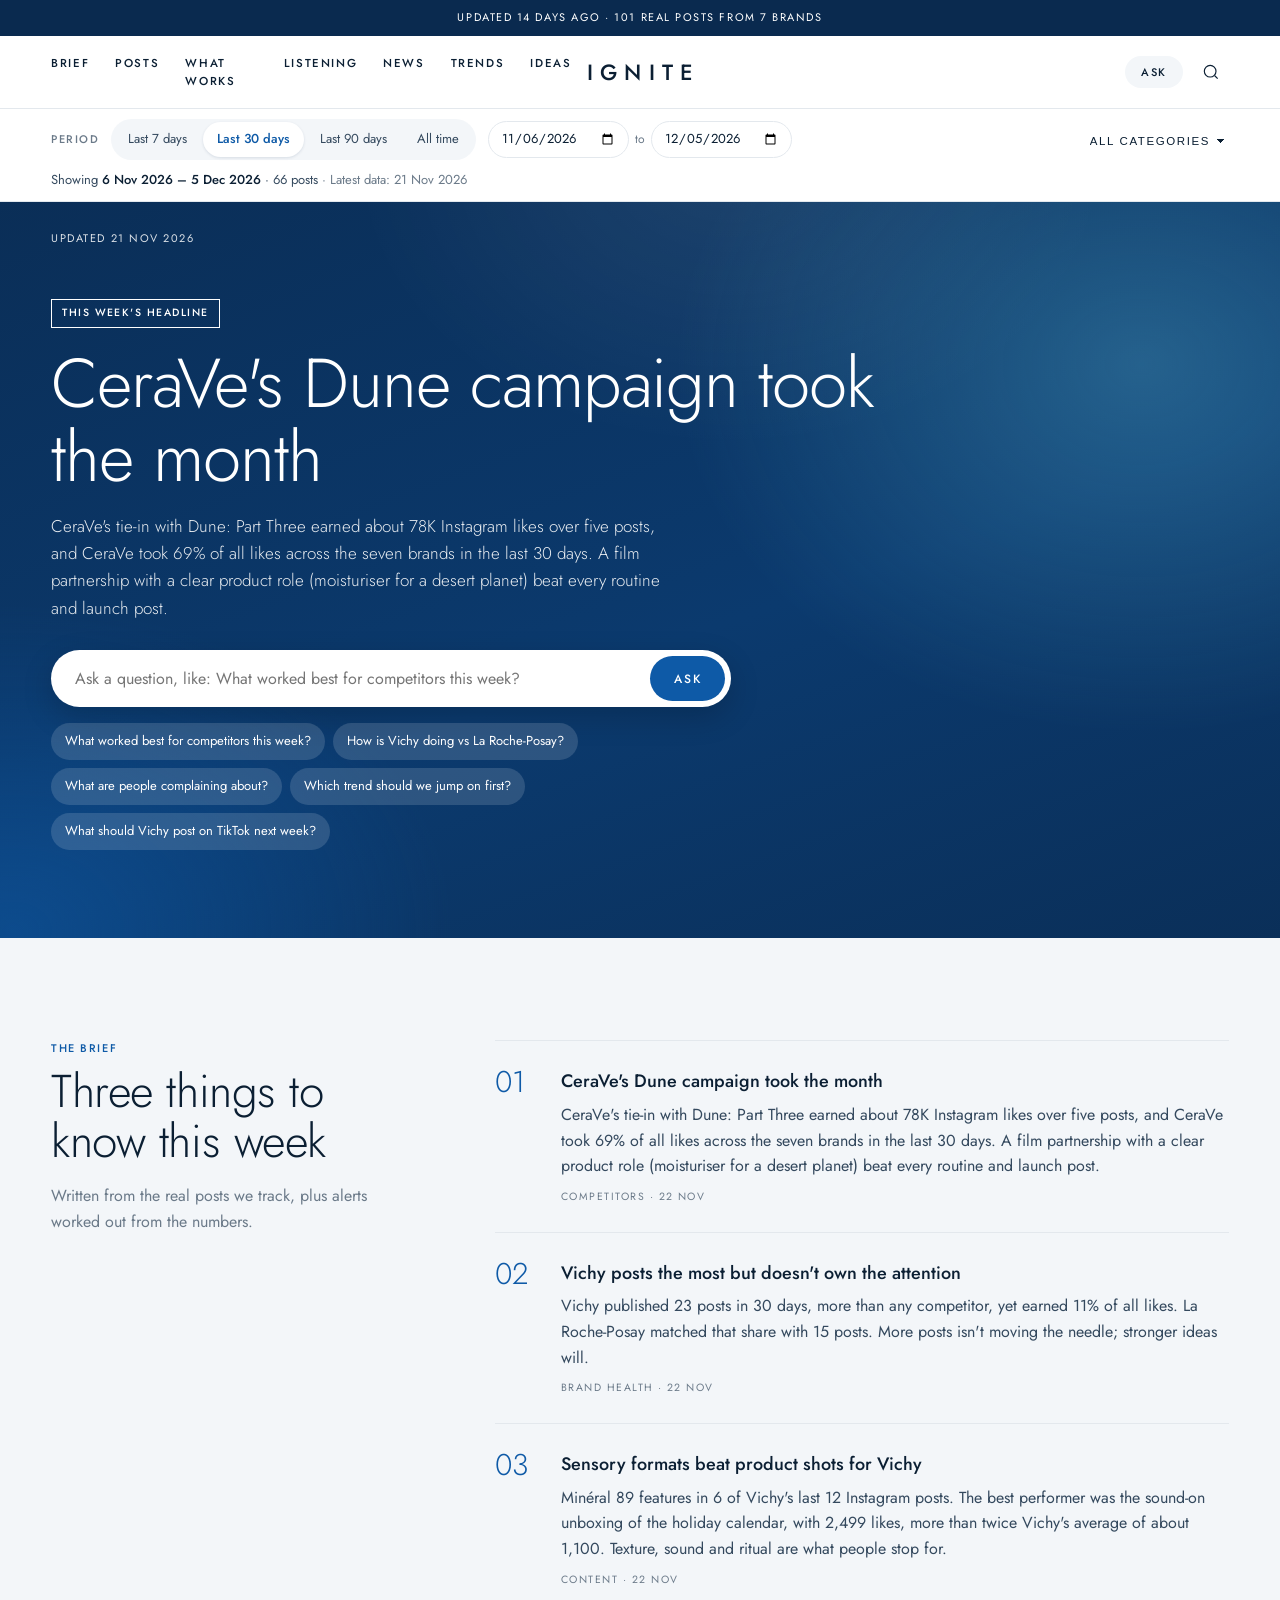
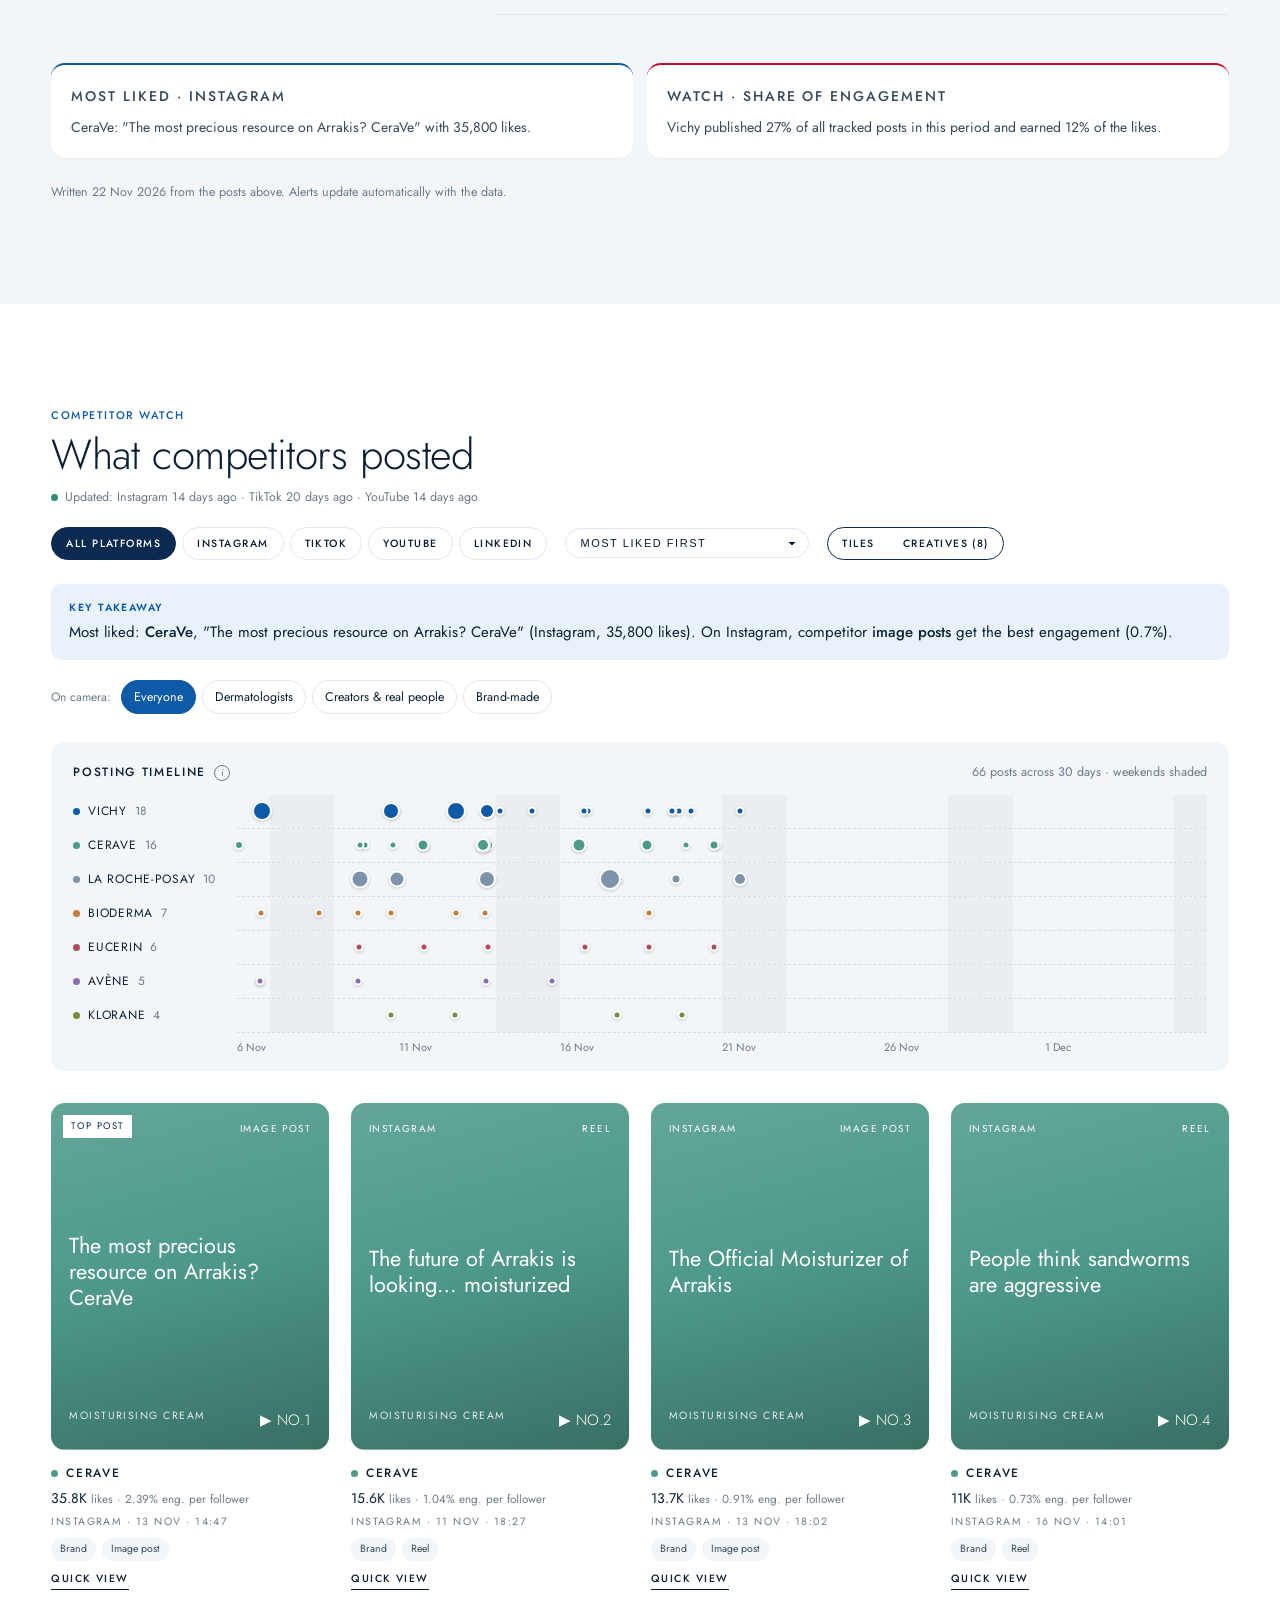
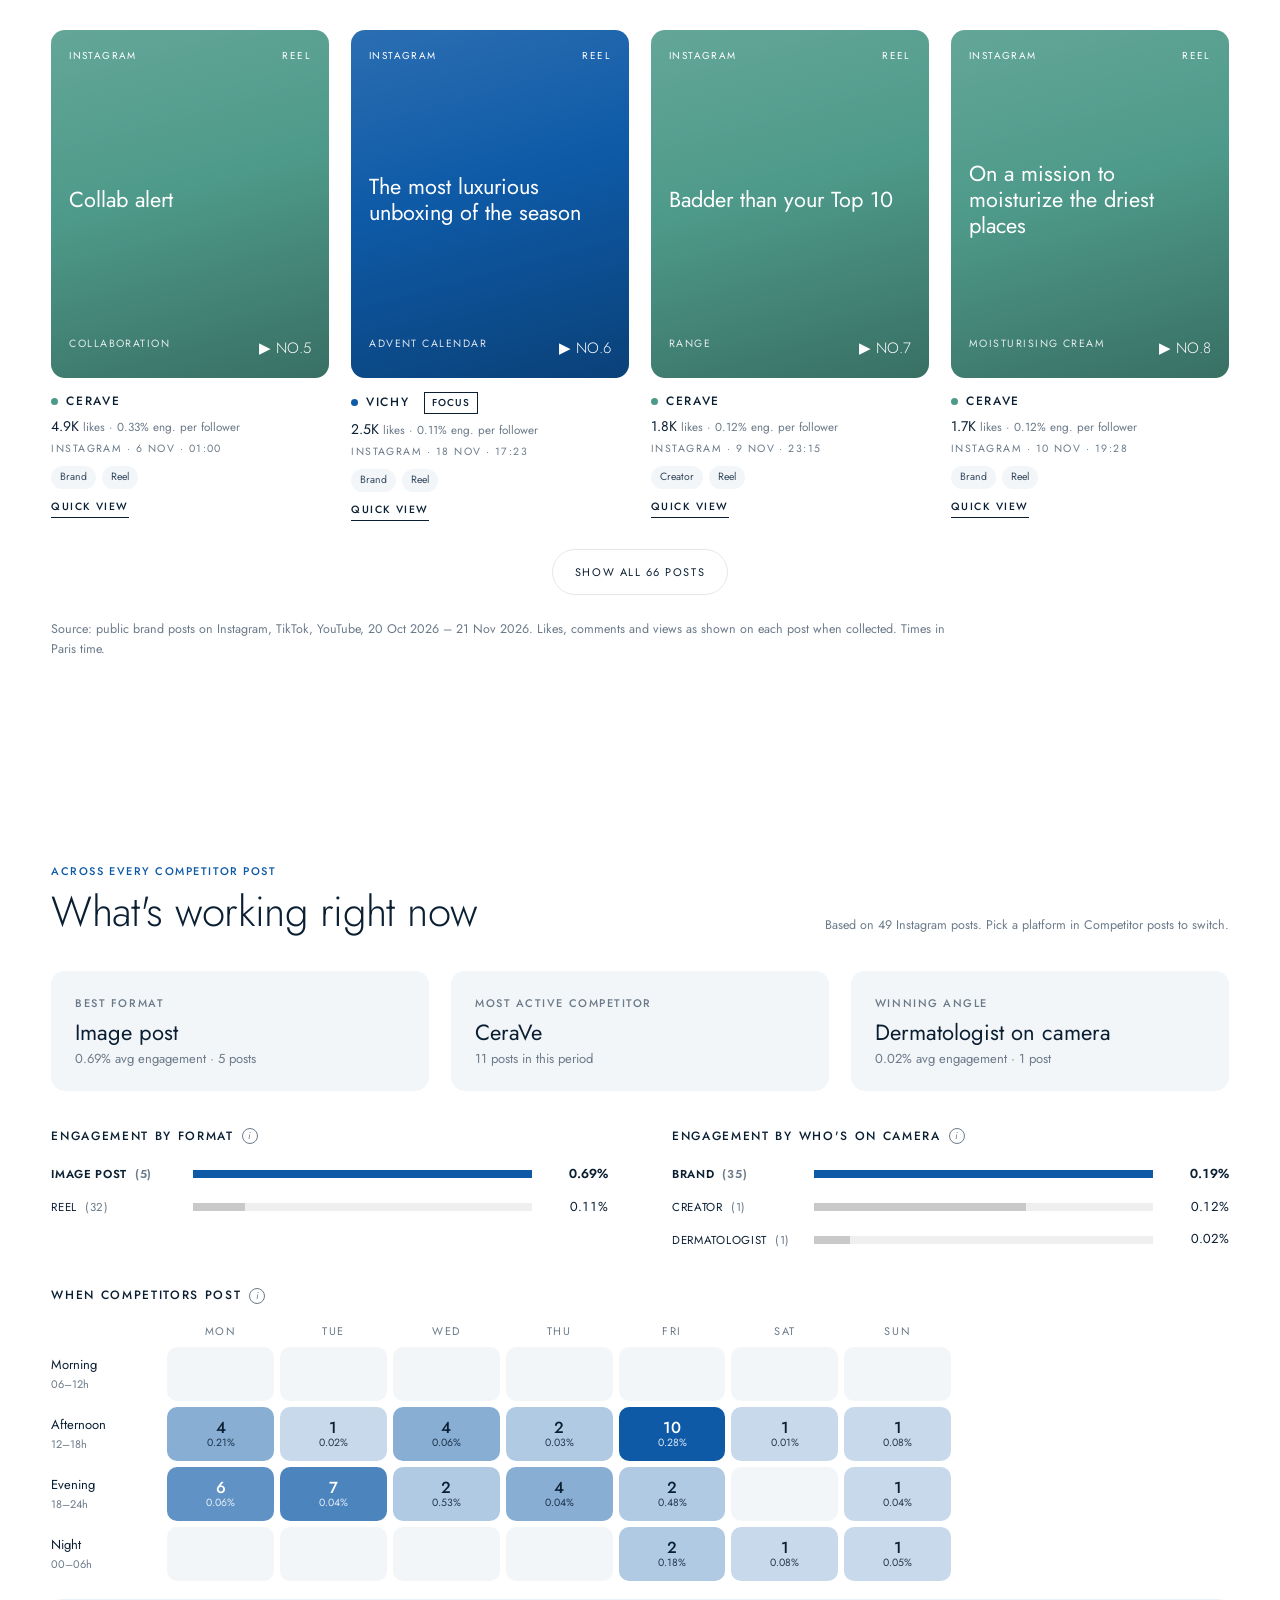
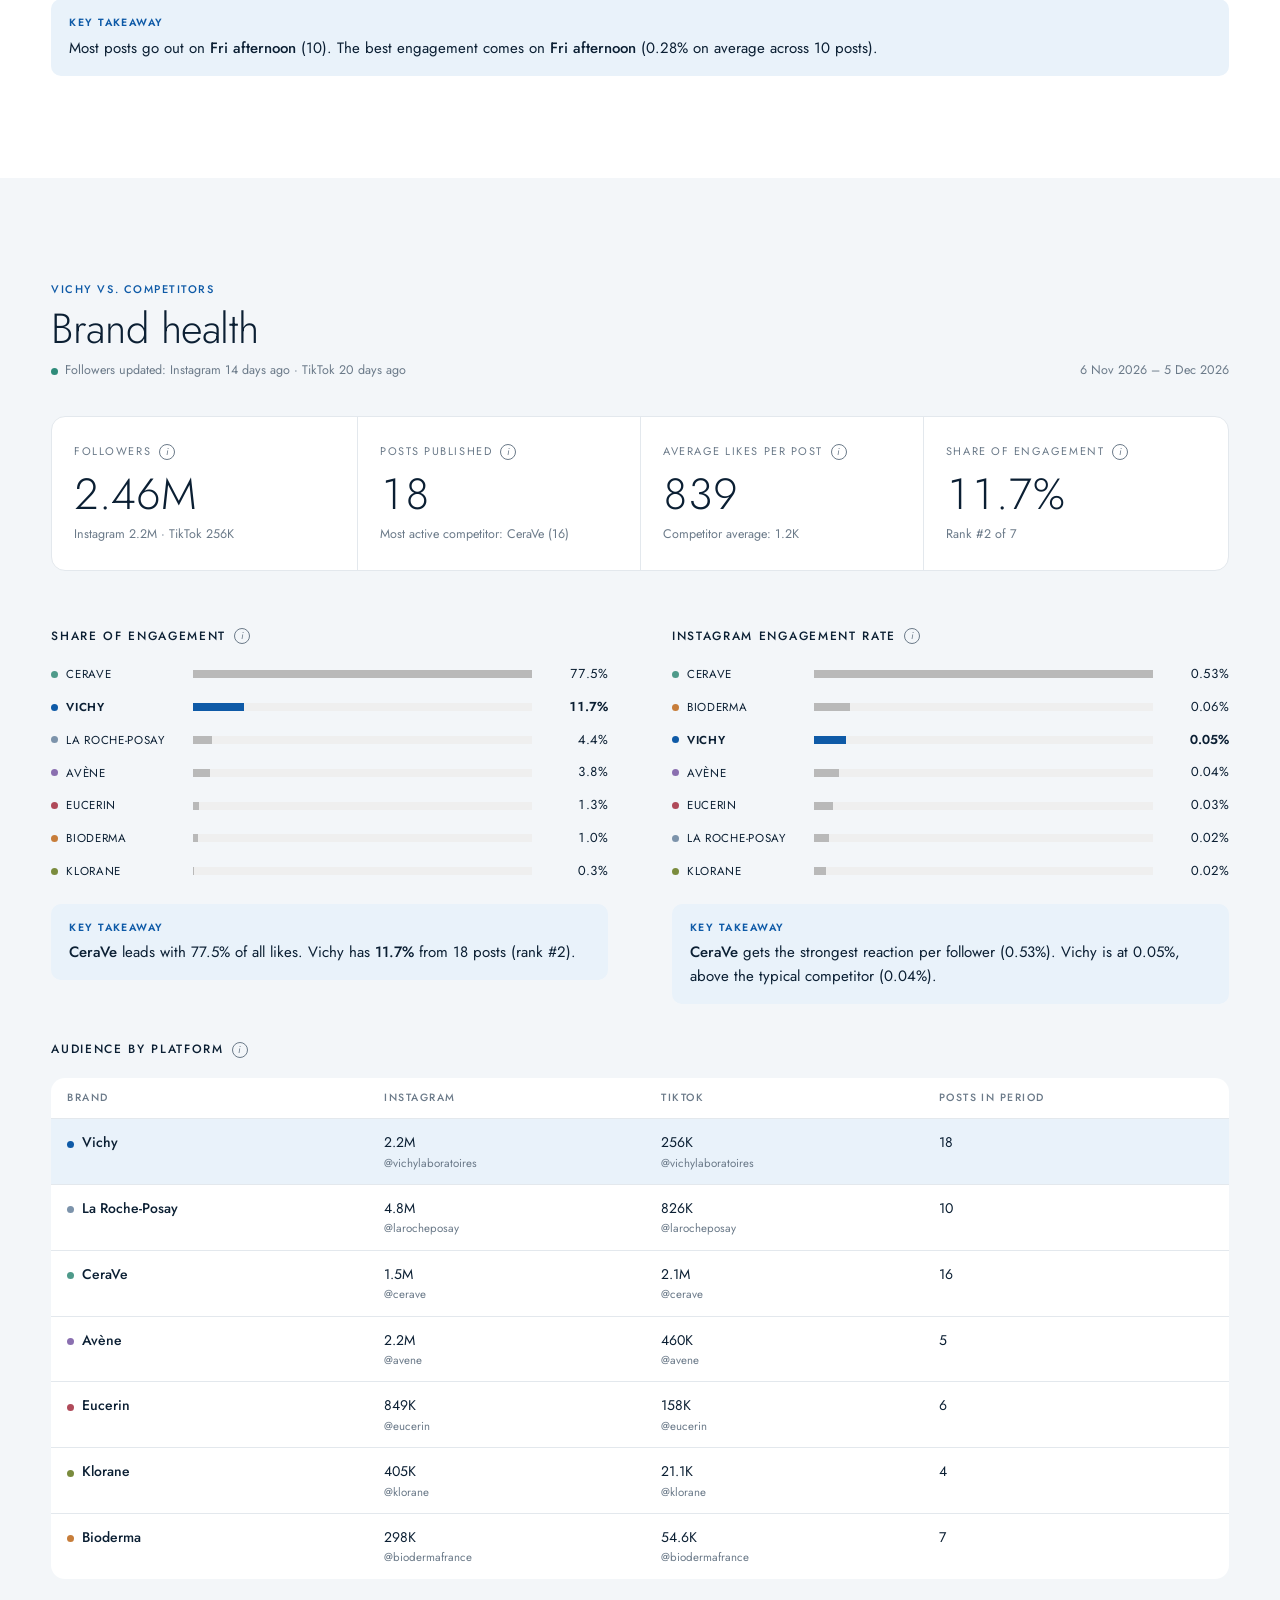
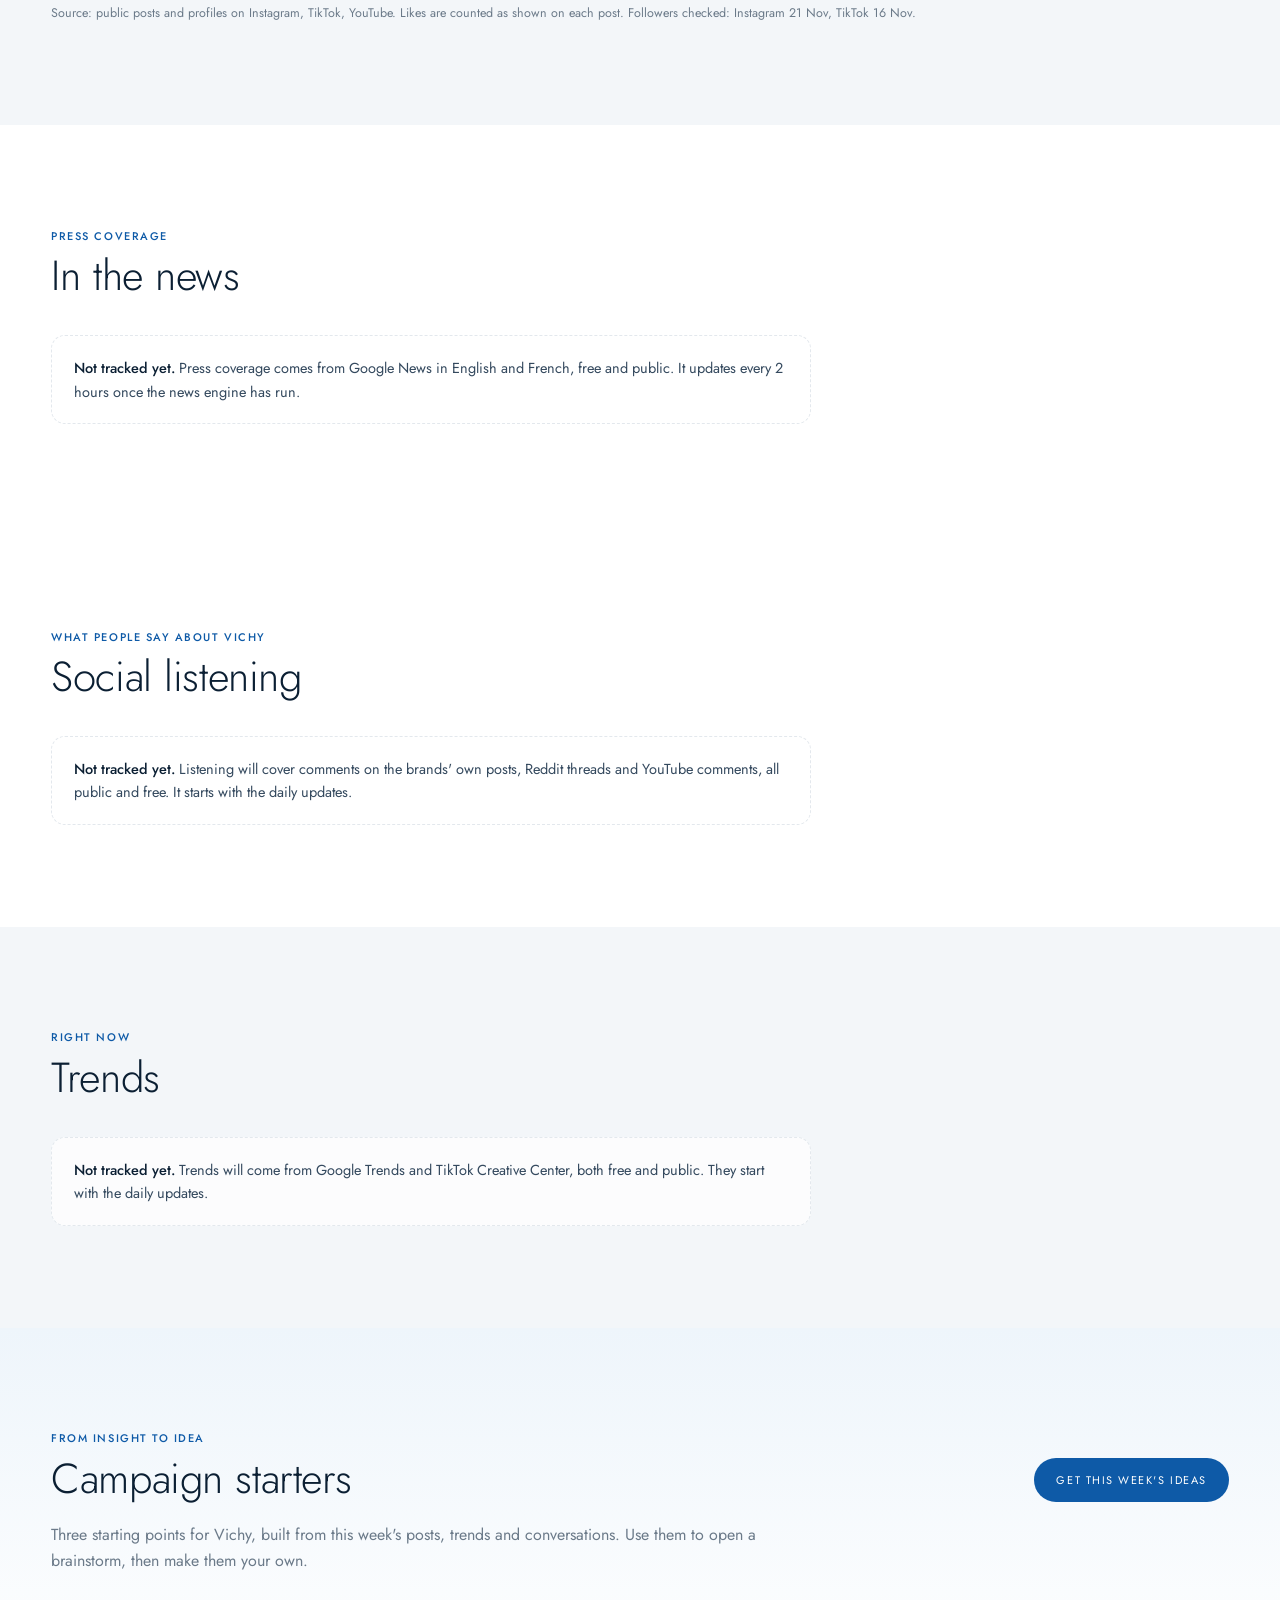
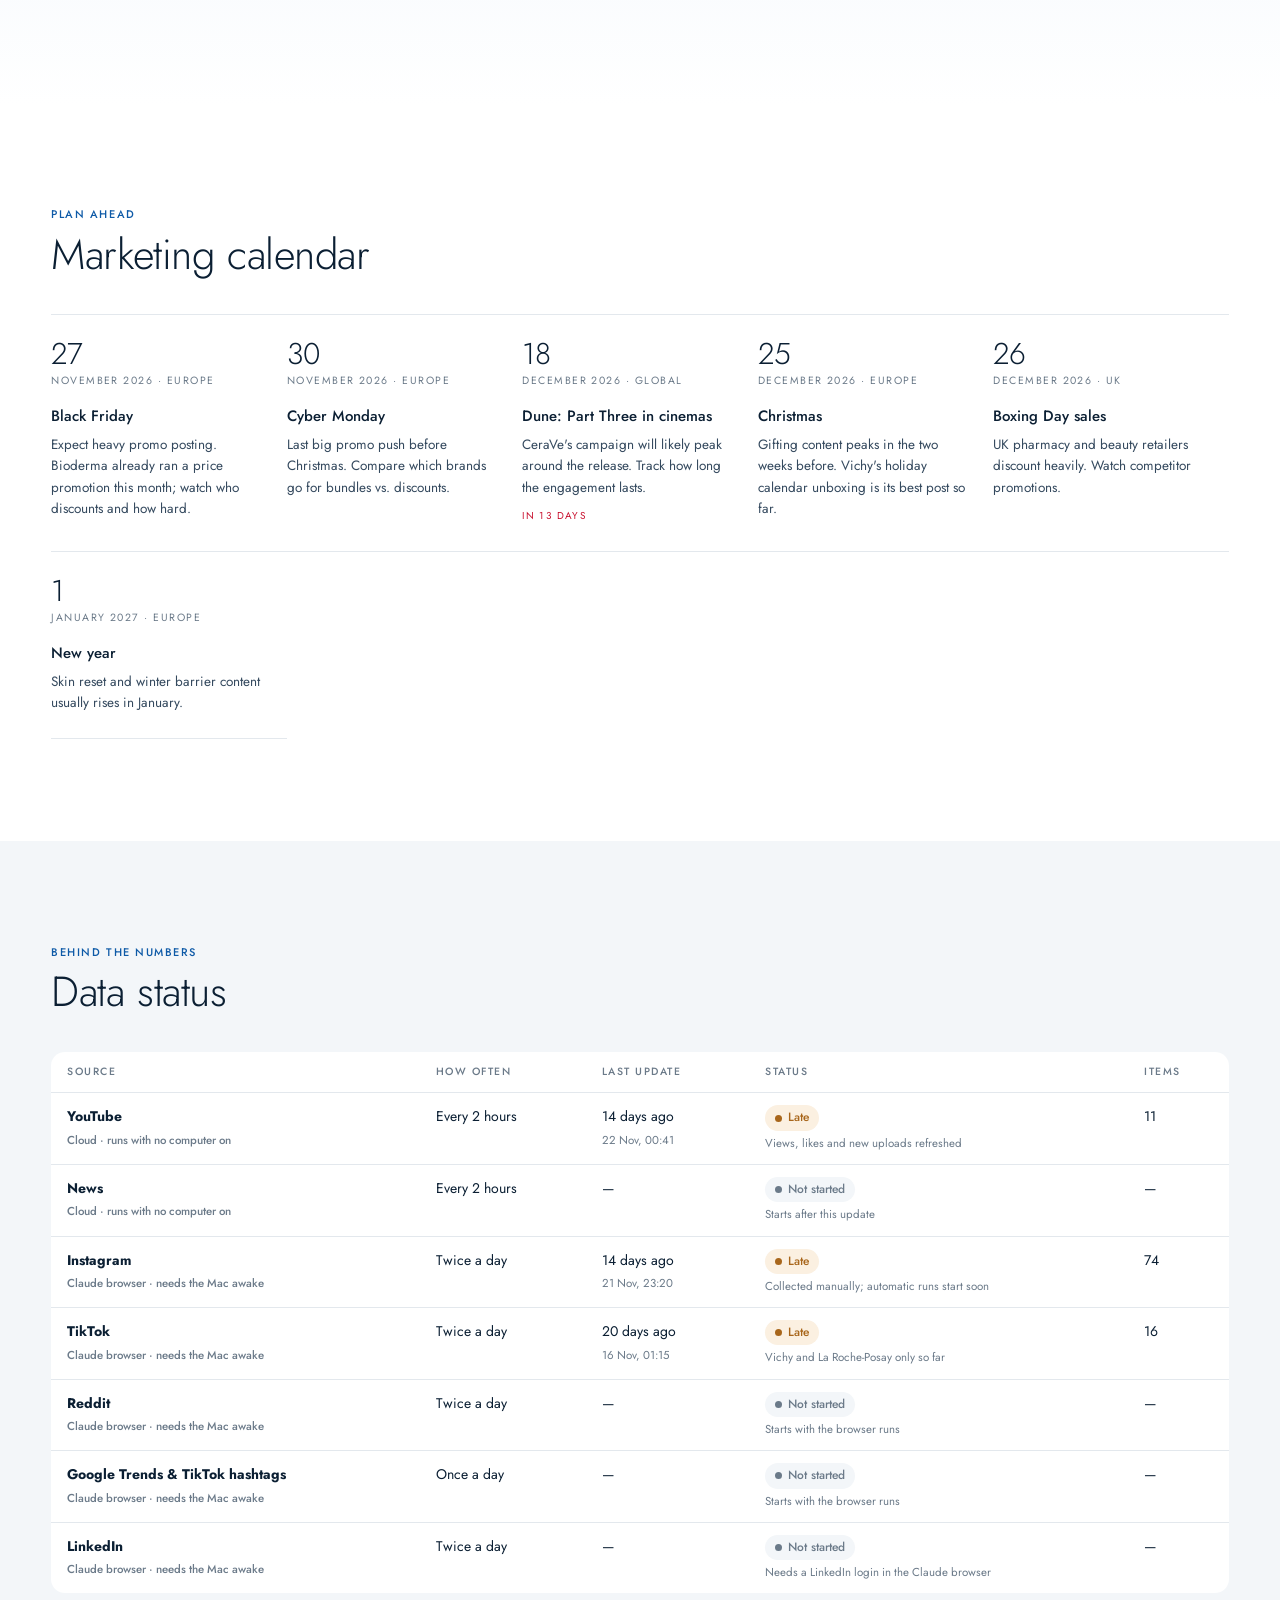
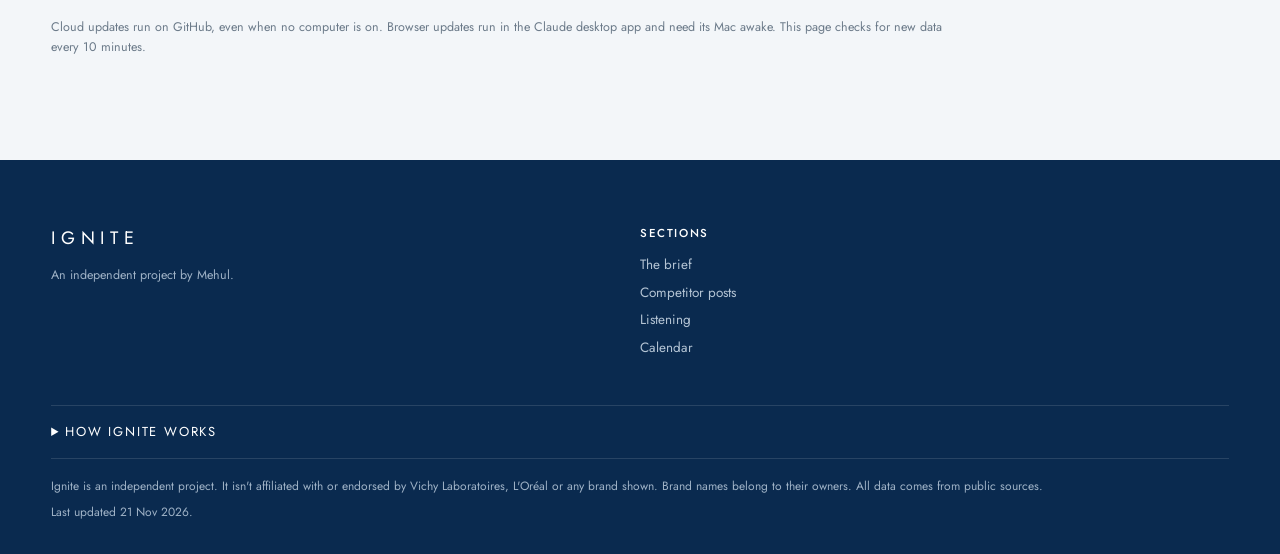
==== ignite/index.html @ 8606e31f "Add files via upload" ====
<!DOCTYPE html>
<html lang="en">
<head>
  <meta charset="UTF-8" />
  <meta name="viewport" content="width=device-width, initial-scale=1" />
  <title>Ignite</title>
  <meta name="description" content="A weekly read on what Vichy's competitors are posting, what's working and what people are saying." />
  <link rel="preconnect" href="https://fonts.googleapis.com" />
  <link rel="preconnect" href="https://fonts.gstatic.com" crossorigin />
  <link href="https://fonts.googleapis.com/css2?family=Jost:ital,wght@0,300;0,400;0,500;0,600;1,300&display=swap" rel="stylesheet" />
  <link rel="stylesheet" href="css/style.css" />
</head>
<body>
  <a class="skip" href="#posts">Skip to content</a>

  <!-- Announcement bar -->
  <div class="announce" id="announce">
    <span id="announceText">Weekly edition</span>
  </div>

  <!-- Header -->
  <header class="header" id="top">
    <div class="header__inner">
      <button class="icon-btn menu-btn" id="menuBtn" aria-label="Open menu">
        <svg viewBox="0 0 24 24"><path d="M3 7h18M3 12h18M3 17h18"/></svg>
      </button>
      <nav class="nav nav--left" aria-label="Primary">
        <a href="#brief">Brief</a>
        <a href="#posts">Posts</a>
        <a href="#working">What works</a>
        <a href="#listening">Listening</a>
        <a href="#news">News</a>
        <a href="#trends">Trends</a>
        <a href="#ideas" class="claude-only">Ideas</a>
      </nav>
      <a class="wordmark" href="#top" aria-label="Ignite home">
        <span class="wordmark__main">IGNITE</span>
      </a>
      <div class="header__tools">
        <button class="ask-pill" id="askOpenBtn" aria-label="Ask Ignite">Ask</button>
        <button class="icon-btn" id="searchBtn" aria-label="Search">
          <svg viewBox="0 0 24 24"><circle cx="11" cy="11" r="7"/><path d="M20 20l-3.5-3.5"/></svg>
        </button>
      </div>
    </div>
  </header>

  <!-- Filter bar: period, market, category -->
  <div class="filterbar" id="filterbar">
    <div class="filterbar__inner">
      <div class="period" role="group" aria-label="Period">
        <span class="filterbar__label">Period</span>
        <div class="seg" id="periodPresets"></div>
        <div class="dates">
          <label><span class="visually-hidden">From</span><input type="date" id="dateFrom" /></label>
          <span class="dates__sep">to</span>
          <label><span class="visually-hidden">To</span><input type="date" id="dateTo" /></label>
        </div>
      </div>
      <div class="filterbar__right">
        <label class="select">
          <span class="visually-hidden">Category</span>
          <select id="categorySelect" aria-label="Category">
            <option value="All">All categories</option>
            <option value="Skincare">Skincare</option>
            <option value="Haircare">Haircare</option>
          </select>
        </label>
      </div>
    </div>
    <p class="filterbar__summary" id="periodSummary"></p>
  </div>

  <!-- Mobile menu -->
  <div class="mobile-menu" id="mobileMenu" hidden>
    <a href="#brief">The brief</a><a href="#posts">Competitor posts</a><a href="#working">What's working</a><a href="#health">Brand health</a>
    <a href="#news">In the news</a><a href="#listening">Listening</a><a href="#trends">Trends</a><a href="#ideas" class="claude-only">Campaign ideas</a><a href="#calendar">Calendar</a><a href="#status">Data status</a>
  </div>

  <main>
    <!-- Hero: insight of the week -->
    <section class="hero" id="hero">
      <div class="hero__bg" aria-hidden="true"></div>
      <div class="hero__label" id="heroLabel">Week —</div>
      <div class="hero__content">
        <span class="tag tag--light">This week's headline</span>
        <h1 class="hero__title" id="heroTitle">Loading this week's brief</h1>
        <p class="hero__text" id="heroText"></p>
        <form class="ask-hero" id="askForm" autocomplete="off">
          <label class="visually-hidden" for="askInput">Ask a question about the competition</label>
          <input id="askInput" type="text" placeholder="Ask a question, like: What worked best for competitors this week?" />
          <button type="submit">Ask</button>
        </form>
        <div class="ask-chips" id="askChips"></div>
      </div>
    </section>


    <!-- The brief -->
    <section class="section section--soft" id="brief">
      <div class="brief">
        <div class="brief__intro">
          <p class="eyebrow">The brief</p>
          <h2 class="serif-title">Three things to know this week</h2>
          <p class="muted">Written from the real posts we track, plus alerts worked out from the numbers.</p>
        </div>
        <ol class="brief__list" id="insightList"></ol>
      </div>
      <div class="flags" id="flagList"></div>
      <p class="source" id="briefSource"></p>
    </section>


    <!-- Competitor posts of the week -->
    <section class="section" id="posts">
      <div class="section__head">
        <div>
          <p class="eyebrow">Competitor watch</p>
          <h2 class="section__title">What competitors posted</h2>
          <p class="fresh" id="postsFresh"></p>
        </div>
        <div class="posts-controls">
          <div class="tabs" id="platformTabs" role="tablist"></div>
          <label class="select select--boxed"><span class="visually-hidden">Sort posts</span><select id="sortSelect" aria-label="Sort posts"><option value="likes">Most liked first</option><option value="engagement">Highest engagement rate</option><option value="newest">Newest first</option></select></label>
          <div class="toggle" id="viewToggle" aria-label="Display"></div>
        </div>
      </div>
      <div class="chip-row" id="creatorChips" aria-label="Filter by who is on camera"></div>
      <div class="ptimeline">
        <div class="ptimeline__head">
          <h3 class="block-title">Posting timeline <button class="info" data-tip="Every post in the selected period, by brand and day. Bigger dots got more engagement. Click a dot to open the post.">i</button></h3>
          <span class="muted small" id="timelineNote"></span>
        </div>
        <div id="postTimeline"></div>
      </div>
      <p class="creative-note" id="creativeNote" hidden></p>
      <div class="grid grid--posts" id="postGrid"></div>
      <div class="grid-more"><button class="btn btn--ghost" id="showAllBtn" type="button" hidden></button></div>
      <p class="source" id="postsSource"></p>
      <p class="sowhat" id="postsSowhat"></p>
    </section>


    <!-- What's working -->
    <section class="section" id="working">
      <div class="section__head">
        <div>
          <p class="eyebrow">Across every competitor post</p>
          <h2 class="section__title">What's working right now</h2>
        </div>
        <span class="muted small" id="workingScope"></span>
      </div>
      <div class="working" id="whatsWorking"></div>
      <div class="two-col mt">
        <div>
          <h3 class="block-title">Engagement by format <button class="info" data-tip="Average engagement per format, across competitor posts.">i</button></h3>
          <div id="formatChart" class="bars"></div>
        </div>
        <div>
          <h3 class="block-title">Engagement by who's on camera <button class="info" data-tip="Dermatologist: a doctor speaks to camera. Creator: an influencer or a real customer. Brand: made by the brand itself.">i</button></h3>
          <div id="creatorChart" class="bars"></div>
        </div>
      </div>
      <div class="mt">
        <h3 class="block-title">When competitors post <button class="info" data-tip="Number of posts by day and time of day (Paris time) in the selected period. Darker = more posts. The figure under each count is the average engagement.">i</button></h3>
        <div id="timeHeatmap"></div>
        <p class="sowhat sowhat--inline" id="timeSowhat"></p>
      </div>
    </section>


    <!-- Brand health -->
    <section class="section section--soft" id="health">
      <div class="section__head">
        <div>
          <p class="eyebrow">Vichy vs. competitors</p>
          <h2 class="section__title">Brand health</h2>
          <p class="fresh" id="healthFresh"></p>
        </div>
        <span class="muted small" id="healthPeriod"></span>
      </div>
      <div class="kpis" id="kpiRow"></div>
      <div class="two-col">
        <div>
          <h3 class="block-title">Share of engagement <button class="info" data-tip="Each brand's share of all likes on the tracked brands' posts in the selected period (Instagram, TikTok and YouTube). It shows who is winning attention with their own content.">i</button></h3>
          <div id="sovChart" class="bars"></div>
          <p class="sowhat" id="sovSowhat"></p>
        </div>
        <div>
          <h3 class="block-title">Instagram engagement rate <button class="info" data-tip="Average likes per Instagram post divided by the account's followers. It shows how much of each audience actually reacts, so big and small accounts can be compared fairly.">i</button></h3>
          <div id="erChart" class="bars"></div>
          <p class="sowhat" id="erSowhat"></p>
        </div>
      </div>
      <div class="mt">
        <h3 class="block-title">Audience by platform <button class="info" data-tip="Followers on each brand's main account, as shown on the public profile on the date checked.">i</button></h3>
        <div id="audienceTable"></div>
      </div>
      <p class="source" id="healthSource"></p>
    </section>


    <!-- In the news -->
    <section class="section" id="news">
      <div class="section__head">
        <div>
          <p class="eyebrow">Press coverage</p>
          <h2 class="section__title">In the news</h2>
          <p class="fresh" id="newsFresh"></p>
        </div>
      </div>
      <p class="sowhat" id="newsSowhat"></p>
      <div class="notice" id="newsNotice" hidden>
        <p><strong>Not tracked yet.</strong> Press coverage comes from Google News in English and French, free and public. It updates every 2 hours once the news engine has run.</p>
      </div>
      <div class="news" id="newsBody">
        <div>
          <h3 class="block-title">Share of press coverage <button class="info" data-tip="Each brand's share of all news articles about the seven brands in the selected period, from Google News (English and French). A simple, free stand-in for share of voice in the press.">i</button></h3>
          <div id="pressChart" class="bars"></div>
        </div>
        <div>
          <div class="news__head">
            <h3 class="block-title">Latest articles</h3>
            <div class="chip-row chip-row--tight" id="newsChips"></div>
          </div>
          <div id="newsList" class="news__list"></div>
        </div>
      </div>
      <p class="source" id="newsSource"></p>
    </section>


    <!-- Social listening -->
    <section class="section" id="listening">
      <div class="section__head">
        <div>
          <p class="eyebrow">What people say about Vichy</p>
          <h2 class="section__title">Social listening</h2>
        </div>
        <div class="tabs" id="sentimentTabs" role="tablist"></div>
      </div>
      <div class="notice" id="listeningNotice" hidden>
        <p><strong>Not tracked yet.</strong> Listening will cover comments on the brands' own posts, Reddit threads and YouTube comments, all public and free. It starts with the daily updates.</p>
      </div>
      <div class="listening" id="listeningBody">
        <div class="listening__side">
          <h3 class="block-title">Sentiment by platform</h3>
          <div id="sentimentChart"></div>
          <h3 class="block-title mt">Top themes</h3>
          <div id="themeList" class="rank-list"></div>
          <p class="sowhat" id="listenSowhat"></p>
        </div>
        <div class="listening__feed" id="mentionFeed"></div>
      </div>
    </section>


    <!-- Trends -->
    <section class="section section--soft" id="trends">
      <div class="section__head">
        <div>
          <p class="eyebrow">Right now</p>
          <h2 class="section__title">Trends</h2>
        </div>
      </div>
      <div class="notice" id="trendsNotice" hidden>
        <p><strong>Not tracked yet.</strong> Trends will come from Google Trends and TikTok Creative Center, both free and public. They start with the daily updates.</p>
      </div>
      <div class="two-col" id="trendsBody">
        <div>
          <h3 class="block-title">Rising search keywords <button class="info" data-tip="Google Trends interest (0 to 100) and how much it moved since the last period. These scores compare interest. They aren't search volumes.">i</button></h3>
          <div id="keywordList" class="rank-list"></div>
          <p class="sowhat" id="kwSowhat"></p>
        </div>
        <div>
          <h3 class="block-title">Growing hashtags <button class="info" data-tip="Hashtags picking up speed on TikTok and Instagram, and how relevant each one is to Vichy.">i</button></h3>
          <div id="hashtagList" class="tag-table"></div>
        </div>
      </div>
    </section>


    <!-- Campaign starters -->
    <section class="section section--ideas claude-only" id="ideas">
      <div class="section__head">
        <div>
          <p class="eyebrow">From insight to idea</p>
          <h2 class="section__title">Campaign starters</h2>
        </div>
        <button class="btn btn--light" id="ideasBtn" type="button">Get this week's ideas</button>
      </div>
      <p class="muted ideas__intro">Three starting points for Vichy, built from this week's posts, trends and conversations. Use them to open a brainstorm, then make them your own.</p>
      <div class="ideas" id="ideasGrid"></div>
    </section>


    <!-- Calendar -->
    <section class="section" id="calendar">
      <div class="section__head">
        <div>
          <p class="eyebrow">Plan ahead</p>
          <h2 class="section__title">Marketing calendar</h2>
        </div>
      </div>
      <div class="timeline" id="timeline"></div>
    </section>

    <!-- Data status -->
    <section class="section section--soft" id="status">
      <div class="section__head">
        <div>
          <p class="eyebrow">Behind the numbers</p>
          <h2 class="section__title">Data status</h2>
        </div>
      </div>
      <div id="statusTable"></div>
      <p class="source">Cloud updates run on GitHub, even when no computer is on. Browser updates run in the Claude desktop app and need its Mac awake. This page checks for new data every 10 minutes.</p>
    </section>
  </main>

  <!-- Footer -->
  <footer class="footer">
    <div class="footer__grid">
      <div>
        <p class="footer__brand">IGNITE</p>
        <p class="muted small">An independent project by Mehul.</p>
      </div>
      <div>
        <p class="footer__head">Sections</p>
        <a href="#brief">The brief</a><a href="#posts">Competitor posts</a><a href="#listening">Listening</a><a href="#calendar">Calendar</a>
      </div>
    </div>
    <details class="footer__how" id="method">
      <summary>How Ignite works</summary>
      <p>Ignite tracks what Vichy and six competitors (La Roche-Posay, Avène, Bioderma, CeraVe, Eucerin, Klorane) publish on their public Instagram, TikTok and YouTube accounts. Every number comes from those public pages: likes, comments and views as shown on each post, and followers as shown on each profile. Nothing is estimated or made up. Sections that aren't tracked yet say so.</p>
      <p>How to read it: Instagram engagement is likes divided by followers; TikTok and YouTube engagement is likes and comments divided by views. The two aren't compared directly. Share of engagement is each brand's share of all likes on the tracked posts. Times are Paris time. The tool is free and built only on public data.</p>
    </details>
    <p class="footer__legal">Ignite is an independent project. It isn't affiliated with or endorsed by Vichy Laboratoires, L'Oréal or any brand shown. Brand names belong to their owners. All data comes from public sources.</p>
    <p class="footer__legal" id="footerUpdated"></p>
  </footer>

  <!-- Quick view drawer -->
  <div class="drawer-backdrop" id="drawerBackdrop" hidden></div>
  <aside class="drawer" id="drawer" aria-hidden="true" aria-label="Post details">
    <div class="drawer__head">
      <span class="eyebrow" id="drawerEyebrow">Quick view</span>
      <button class="icon-btn" id="drawerClose" aria-label="Close">
        <svg viewBox="0 0 24 24"><path d="M6 6l12 12M18 6L6 18"/></svg>
      </button>
    </div>
    <div class="drawer__body" id="drawerBody"></div>
  </aside>

  <!-- Ask panel -->
  <div class="drawer-backdrop" id="askBackdrop" hidden></div>
  <aside class="drawer drawer--ask" id="askPanel" aria-hidden="true" aria-label="Ask Ignite">
    <div class="drawer__head">
      <span class="eyebrow">Ask Ignite</span>
      <button class="icon-btn" id="askClose" aria-label="Close">
        <svg viewBox="0 0 24 24"><path d="M6 6l12 12M18 6L6 18"/></svg>
      </button>
    </div>
    <div class="ask-thread" id="askThread"></div>
    <form class="ask-compose" id="askForm2" autocomplete="off">
      <input id="askInput2" type="text" placeholder="Ask a follow-up" aria-label="Ask a follow-up question" />
      <button type="submit">Ask</button>
    </form>
  </aside>

  <!-- Search overlay -->
  <div class="search" id="search" hidden>
    <div class="search__inner">
      <div class="search__bar">
        <svg viewBox="0 0 24 24"><circle cx="11" cy="11" r="7"/><path d="M20 20l-3.5-3.5"/></svg>
        <input id="searchInput" type="search" placeholder="Search a brand, product or topic" autocomplete="off" />
        <button class="icon-btn" id="searchClose" aria-label="Close search">
          <svg viewBox="0 0 24 24"><path d="M6 6l12 12M18 6L6 18"/></svg>
        </button>
      </div>
      <div class="search__popular" id="searchPopular"></div>
      <div class="search__results" id="searchResults"></div>
    </div>
  </div>

  <div class="tooltip" id="tooltip" role="tooltip" hidden></div>

  <script src="js/config.js"></script>
  <script src="js/data.js"></script>
  <script src="js/insights.js"></script>
  <script src="js/app.js"></script>
  <script src="js/ask.js"></script>
</body>
</html>
---- ignite/css/style.css ----
/* ============ Ignite — styles ============ */
:root {
  --ink: #111111;
  --ink-2: #3a3a3a;
  --muted: #767676;
  --line: #e6e6e6;
  --soft: #f6f5f2;
  --bg: #ffffff;
  --navy: #112b46;
  --pos: #2e7d5b;
  --neu: #9a9a9a;
  --neg: #b54848;
  --sans: "Jost", "Helvetica Neue", Arial, sans-serif;
  --serif: "Cormorant Garamond", Georgia, serif;
  --track: 0.14em;
  --pad: clamp(20px, 4vw, 56px);
}

* { box-sizing: border-box; }
[hidden] { display: none !important; }
html { scroll-behavior: smooth; scroll-padding-top: 90px; }
body {
  margin: 0; font-family: var(--sans); font-weight: 400; color: var(--ink);
  background: var(--bg); font-size: 15px; line-height: 1.6; -webkit-font-smoothing: antialiased;
}
a { color: inherit; text-decoration: none; }
button { font-family: inherit; color: inherit; }
svg { width: 20px; height: 20px; fill: none; stroke: currentColor; stroke-width: 1.4; }
.visually-hidden { position: absolute; width: 1px; height: 1px; overflow: hidden; clip: rect(0 0 0 0); }
.skip { position: absolute; left: -999px; top: 8px; background: var(--ink); color: #fff; padding: 8px 14px; z-index: 100; }
.skip:focus { left: 8px; }
.muted { color: var(--muted); }
.small { font-size: 12.5px; }
.mt { margin-top: 36px; }

/* Announcement */
.announce {
  background: var(--ink); color: #fff; text-align: center; font-size: 11px;
  letter-spacing: var(--track); text-transform: uppercase; padding: 9px 16px;
}
.announce.is-sample { background: var(--navy); }

/* Header */
.header { position: sticky; top: 0; z-index: 40; background: rgba(255,255,255,.96); backdrop-filter: blur(8px); border-bottom: 1px solid var(--line); }
.header__inner { display: grid; grid-template-columns: 1fr auto 1fr; align-items: center; padding: 14px var(--pad); gap: 16px; }
.nav { display: flex; gap: 26px; }
.nav a, .tabs button, .eyebrow, .tag, .link-arrow, .select select, .footer__head {
  font-size: 11.5px; letter-spacing: var(--track); text-transform: uppercase; font-weight: 500;
}
.nav a { position: relative; padding: 4px 0; }
.nav a::after { content: ""; position: absolute; left: 0; bottom: 0; width: 0; height: 1px; background: currentColor; transition: width .25s; }
.nav a:hover::after { width: 100%; }
.wordmark { text-align: center; line-height: 1.1; }
.wordmark__main { display: block; font-size: 22px; letter-spacing: 0.32em; font-weight: 500; margin-right: -0.32em; }
.wordmark__sub { display: block; font-size: 10px; letter-spacing: 0.2em; text-transform: uppercase; color: var(--muted); margin-top: 4px; }
.header__tools { display: flex; justify-content: flex-end; align-items: center; gap: 10px; }
.select select {
  appearance: none; border: 0; background: transparent; padding: 6px 18px 6px 4px; cursor: pointer; color: var(--ink);
  background-image: linear-gradient(45deg, transparent 50%, var(--ink) 50%), linear-gradient(135deg, var(--ink) 50%, transparent 50%);
  background-position: calc(100% - 8px) 52%, calc(100% - 4px) 52%; background-size: 4px 4px; background-repeat: no-repeat;
}
.icon-btn { background: none; border: 0; padding: 8px; cursor: pointer; display: inline-flex; }
.menu-btn { display: none; }
.mobile-menu { display: flex; flex-direction: column; border-bottom: 1px solid var(--line); background: #fff; position: sticky; top: 64px; z-index: 39; }
.mobile-menu a { padding: 14px var(--pad); border-top: 1px solid var(--line); font-size: 12px; letter-spacing: var(--track); text-transform: uppercase; }

/* Hero */
.hero { position: relative; min-height: 78vh; color: #fff; display: flex; align-items: flex-end; overflow: hidden; background: var(--navy); }
.hero__bg {
  position: absolute; inset: -20%;
  background:
    radial-gradient(40% 50% at 20% 30%, rgba(255,255,255,.10), transparent 60%),
    radial-gradient(35% 45% at 80% 70%, rgba(120,170,200,.18), transparent 60%),
    radial-gradient(50% 60% at 60% 20%, rgba(15,92,92,.45), transparent 70%),
    linear-gradient(160deg, #112b46 0%, #0b1d30 100%);
  animation: drift 18s ease-in-out infinite alternate;
}
@keyframes drift { from { transform: translate3d(0,0,0) scale(1); } to { transform: translate3d(-4%,3%,0) scale(1.08); } }
.hero__label { position: absolute; top: 28px; left: var(--pad); font-size: 11px; letter-spacing: var(--track); text-transform: uppercase; opacity: .85; z-index: 1; }
.hero__content { position: relative; z-index: 1; padding: 0 var(--pad) clamp(40px, 7vw, 88px); max-width: 980px; }
.hero__title { font-family: var(--serif); font-weight: 400; font-size: clamp(36px, 5.4vw, 72px); line-height: 1.05; margin: 18px 0 18px; letter-spacing: -0.01em; }
.hero__text { max-width: 620px; font-weight: 300; font-size: 17px; opacity: .9; margin: 0 0 28px; }
.tag { display: inline-block; border: 1px solid currentColor; padding: 5px 10px; font-size: 10.5px; }
.tag--light { color: #fff; }
.link-arrow { display: inline-flex; gap: 10px; align-items: center; border-bottom: 1px solid currentColor; padding-bottom: 4px; }
.link-arrow::after { content: "→"; letter-spacing: 0; transition: transform .2s; }
.link-arrow:hover::after { transform: translateX(4px); }

/* Sections */
.section { padding: clamp(56px, 8vw, 104px) var(--pad); }
.section--soft { background: var(--soft); }
.section__head { display: flex; justify-content: space-between; align-items: flex-end; gap: 20px; margin-bottom: 36px; flex-wrap: wrap; }
.eyebrow { color: var(--muted); margin: 0 0 8px; font-size: 11px; }
.section__title { margin: 0; font-size: clamp(22px, 2.6vw, 30px); font-weight: 400; letter-spacing: 0.12em; text-transform: uppercase; }
.serif-title { font-family: var(--serif); font-weight: 400; font-size: clamp(30px, 3.6vw, 46px); line-height: 1.1; margin: 0 0 16px; }
.block-title { font-size: 12px; letter-spacing: var(--track); text-transform: uppercase; font-weight: 500; margin: 0 0 18px; display: flex; align-items: center; gap: 8px; }
.sowhat { margin: 22px 0 0; padding-left: 14px; border-left: 2px solid var(--ink); font-size: 14px; color: var(--ink-2); max-width: 760px; }
.sowhat:empty { display: none; }
.sowhat strong { font-weight: 500; }
.info { width: 16px; height: 16px; border-radius: 50%; border: 1px solid var(--muted); color: var(--muted); font-size: 10px; line-height: 14px; padding: 0; background: none; cursor: help; font-style: italic; font-family: var(--serif); }
.tooltip { position: fixed; z-index: 90; max-width: 260px; background: var(--ink); color: #fff; font-size: 12.5px; padding: 10px 12px; line-height: 1.45; pointer-events: none; }
.two-col { display: grid; grid-template-columns: 1fr 1fr; gap: clamp(32px, 5vw, 72px); }

/* Tabs */
.tabs { display: flex; gap: 6px; flex-wrap: wrap; }
.tabs button { background: none; border: 1px solid var(--line); padding: 8px 14px; cursor: pointer; font-size: 10.5px; transition: all .2s; }
.tabs button:hover { border-color: var(--ink); }
.tabs button[aria-selected="true"] { background: var(--ink); color: #fff; border-color: var(--ink); }

/* Post grid — product-card style */
.grid { display: grid; gap: 40px 22px; }
.grid--posts { grid-template-columns: repeat(4, 1fr); }
.grid--products { grid-template-columns: repeat(3, 1fr); }
.card { position: relative; cursor: pointer; }
.card__media { position: relative; aspect-ratio: 4 / 5; overflow: hidden; color: #fff; }
.card__tile {
  position: absolute; inset: 0; padding: 18px; display: flex; flex-direction: column; justify-content: space-between;
  transition: transform .6s cubic-bezier(.2,.7,.2,1);
}
.card__tile::before { content: ""; position: absolute; inset: 0; background: linear-gradient(165deg, rgba(255,255,255,.12) 0%, rgba(0,0,0,0) 45%, rgba(0,0,0,.28) 100%); }
.card__tile > * { position: relative; }
.card:hover .card__tile { transform: scale(1.035); }
.card__top { display: flex; justify-content: space-between; gap: 10px; font-size: 10px; letter-spacing: var(--track); text-transform: uppercase; }
.card__rank { font-family: var(--serif); font-size: 15px; letter-spacing: 0; }
.card__topic { font-family: var(--serif); font-size: clamp(20px, 1.9vw, 26px); line-height: 1.12; }
.card__product { font-size: 10.5px; letter-spacing: var(--track); text-transform: uppercase; opacity: .85; }
.card__hover {
  position: absolute; inset: auto 0 0 0; background: rgba(255,255,255,.96); color: var(--ink); padding: 14px 16px;
  display: grid; grid-template-columns: repeat(3, 1fr); gap: 4px; text-align: center;
  transform: translateY(100%); transition: transform .35s ease;
}
.card:hover .card__hover, .card:focus-within .card__hover { transform: translateY(0); }
.card__hover b { display: block; font-weight: 500; font-size: 15px; }
.card__hover span { font-size: 9.5px; letter-spacing: var(--track); text-transform: uppercase; color: var(--muted); }
.card__info { padding-top: 14px; }
.card__brand { font-size: 12px; letter-spacing: var(--track); text-transform: uppercase; font-weight: 500; display: flex; align-items: center; gap: 8px; }
.dot { width: 7px; height: 7px; border-radius: 50%; display: inline-block; flex: none; }
.card__metric { margin-top: 4px; font-size: 14px; }
.card__metric small { color: var(--muted); }
.card__note { font-size: 10.5px; letter-spacing: var(--track); text-transform: uppercase; color: var(--muted); margin-top: 4px; }
.card__btn {
  margin-top: 10px; background: none; border: 0; border-bottom: 1px solid var(--ink); padding: 0 0 3px; cursor: pointer;
  font-size: 10.5px; letter-spacing: var(--track); text-transform: uppercase; font-weight: 500;
}
.badge-top { position: absolute; top: 12px; left: 12px; z-index: 2; background: #fff; color: var(--ink); font-size: 9.5px; letter-spacing: var(--track); text-transform: uppercase; padding: 4px 8px; }
.empty { grid-column: 1 / -1; padding: 48px; text-align: center; color: var(--muted); border: 1px dashed var(--line); font-size: 14px; }

/* Brief */
.brief { display: grid; grid-template-columns: 1fr 2fr; gap: clamp(32px, 6vw, 96px); }
.brief__list { list-style: none; margin: 0; padding: 0; counter-reset: i; }
.brief__list li { counter-increment: i; display: grid; grid-template-columns: 56px 1fr; gap: 10px; padding: 26px 0; border-top: 1px solid #dcdad5; }
.brief__list li:last-child { border-bottom: 1px solid #dcdad5; }
.brief__list li::before { content: "0" counter(i); font-family: var(--serif); font-size: 30px; line-height: 1; }
.brief__list h3 { margin: 0 0 6px; font-size: 18px; font-weight: 500; }
.brief__list p { margin: 0; color: var(--ink-2); }
.brief__meta { margin-top: 10px !important; font-size: 10.5px; letter-spacing: var(--track); text-transform: uppercase; color: var(--muted) !important; }
.flags { display: grid; grid-template-columns: repeat(auto-fit, minmax(240px, 1fr)); gap: 14px; margin-top: 48px; }
.flag { background: #fff; padding: 20px; border-top: 2px solid var(--ink); }
.flag--alert { border-top-color: var(--neg); }
.flag--opportunity { border-top-color: var(--pos); }
.flag p { margin: 0; font-size: 14px; color: var(--ink-2); }
.flag .eyebrow { margin-bottom: 8px; }

/* KPIs */
.kpis { display: grid; grid-template-columns: repeat(4, 1fr); border-top: 1px solid var(--ink); border-bottom: 1px solid var(--line); margin-bottom: 56px; }
.kpi { padding: 26px 22px 26px 0; }
.kpi + .kpi { padding-left: 22px; border-left: 1px solid var(--line); }
.kpi__label { font-size: 11px; letter-spacing: var(--track); text-transform: uppercase; color: var(--muted); display: flex; gap: 8px; align-items: center; }
.kpi__value { font-size: clamp(30px, 3.4vw, 44px); font-weight: 300; line-height: 1.15; margin: 8px 0 4px; font-variant-numeric: tabular-nums; }
.delta { font-size: 12.5px; font-weight: 500; }
.delta--up { color: var(--pos); }
.delta--down { color: var(--neg); }
.delta--flat { color: var(--muted); }
.spark { display: block; margin-top: 10px; width: 100%; height: 28px; }

/* Bars */
.bars { display: flex; flex-direction: column; gap: 12px; }
.bar { display: grid; grid-template-columns: 130px 1fr 64px; align-items: center; gap: 12px; font-size: 13px; }
.bar__name { letter-spacing: 0.06em; text-transform: uppercase; font-size: 11.5px; display: flex; gap: 8px; align-items: center; }
.bar__track { height: 8px; background: #efefef; position: relative; }
.bar__fill { position: absolute; inset: 0 auto 0 0; transition: width .8s cubic-bezier(.2,.7,.2,1); }
.bar__val { text-align: right; font-variant-numeric: tabular-nums; }
.bar--hl .bar__name, .bar--hl .bar__val { font-weight: 600; }

/* Rank lists */
.rank-list { display: flex; flex-direction: column; }
.rank { display: grid; grid-template-columns: 28px 1fr auto; gap: 12px; align-items: center; padding: 13px 0; border-top: 1px solid #dcdad5; }
.section:not(.section--soft) .rank { border-top-color: var(--line); }
.rank__n { font-family: var(--serif); font-size: 18px; color: var(--muted); }
.rank__name { font-size: 15px; }
.rank__meta { font-size: 10.5px; letter-spacing: var(--track); text-transform: uppercase; color: var(--muted); }
.rank__val { text-align: right; font-variant-numeric: tabular-nums; font-size: 14px; }
.chip { display: inline-block; font-size: 10px; letter-spacing: 0.1em; text-transform: uppercase; border: 1px solid currentColor; padding: 2px 7px; margin-left: 6px; }
.chip--High { color: var(--pos); } .chip--Medium { color: #a57a2a; } .chip--Low { color: var(--muted); }
.tag-table .rank { grid-template-columns: 1fr auto; }

/* Opportunity map */
.opp { display: grid; grid-template-columns: 2fr 1fr; gap: 40px; align-items: start; }
.opp__chart svg { width: 100%; height: auto; stroke: none; font-family: var(--sans); }
.opp__chart .pt { cursor: pointer; transition: r .2s; }
.opp__chart .pt:hover, .opp__chart .pt.is-active { r: 9; }
.opp__detail { border-top: 1px solid var(--ink); padding-top: 20px; min-height: 180px; }
.opp__detail h3 { font-family: var(--serif); font-weight: 400; font-size: 28px; margin: 0 0 10px; }
.opp__legend { margin-top: 28px; font-size: 13px; color: var(--ink-2); }
.opp__legend p { margin: 0 0 6px; }
.opp__legend strong { font-weight: 500; }

/* Listening */
.listening { display: grid; grid-template-columns: 1fr 1.6fr; gap: clamp(32px, 5vw, 72px); }
.sent-row { display: grid; grid-template-columns: 90px 1fr; align-items: center; gap: 12px; margin-bottom: 10px; font-size: 11.5px; letter-spacing: 0.08em; text-transform: uppercase; }
.sent-bar { display: flex; height: 10px; overflow: hidden; background: #e8e8e8; }
.sent-bar span { display: block; height: 100%; }
.sent-legend { display: flex; gap: 16px; font-size: 11px; color: var(--muted); margin-top: 8px; }
.sent-legend i { display: inline-block; width: 8px; height: 8px; margin-right: 6px; }
.mention { background: #fff; padding: 20px 22px; margin-bottom: 12px; border-left: 3px solid var(--neu); }
.mention--Positive { border-left-color: var(--pos); }
.mention--Negative { border-left-color: var(--neg); }
.mention p { margin: 8px 0 0; font-size: 15px; }
.mention__meta { display: flex; flex-wrap: wrap; gap: 6px 14px; font-size: 10.5px; letter-spacing: var(--track); text-transform: uppercase; color: var(--muted); }
.mention__meta .s-Positive { color: var(--pos); } .mention__meta .s-Negative { color: var(--neg); }

/* Product cards */
.pcard__media { aspect-ratio: 5 / 4; background: var(--soft); position: relative; padding: 22px; display: flex; flex-direction: column; justify-content: space-between; overflow: hidden; }
.pcard__media::after { content: ""; position: absolute; right: -40px; bottom: -40px; width: 180px; height: 180px; border-radius: 50%; border: 1px solid rgba(17,43,70,.12); }
.pcard__cat { font-size: 10px; letter-spacing: var(--track); text-transform: uppercase; color: var(--muted); }
.pcard__name { font-family: var(--serif); font-size: 34px; line-height: 1; }
.pcard__num { font-size: 13px; color: var(--ink-2); }
.pcard__num b { font-size: 28px; font-weight: 300; margin-right: 6px; color: var(--ink); }

/* Brand blocks */
.brand-blocks { display: grid; grid-template-columns: repeat(3, 1fr); gap: 22px; }
.bblock { background: #fff; display: flex; flex-direction: column; }
.bblock__media { aspect-ratio: 16 / 9; position: relative; color: #fff; padding: 20px; display: flex; align-items: flex-end; }
.bblock__media::before { content: ""; position: absolute; inset: 0; background: linear-gradient(165deg, rgba(255,255,255,.14), rgba(0,0,0,.25)); }
.bblock__name { position: relative; font-size: 20px; letter-spacing: 0.2em; text-transform: uppercase; font-weight: 400; }
.bblock__body { padding: 22px; flex: 1; display: flex; flex-direction: column; }
.bblock__body p { margin: 0 0 16px; color: var(--ink-2); font-size: 14px; }
.bblock__stats { display: grid; grid-template-columns: repeat(3, 1fr); border-top: 1px solid var(--line); padding-top: 14px; margin-bottom: 18px; margin-top: auto; }
.bblock__stats b { display: block; font-weight: 400; font-size: 18px; }
.bblock__stats span { font-size: 9.5px; letter-spacing: var(--track); text-transform: uppercase; color: var(--muted); }
.working { display: grid; grid-template-columns: repeat(3, 1fr); gap: 22px; margin-top: 48px; border-top: 1px solid var(--ink); padding-top: 28px; }
.working h4 { margin: 0 0 6px; font-size: 11px; letter-spacing: var(--track); text-transform: uppercase; color: var(--muted); font-weight: 500; }
.working p { margin: 0; font-family: var(--serif); font-size: 24px; line-height: 1.2; }
.working small { display: block; font-family: var(--sans); font-size: 13px; color: var(--muted); margin-top: 6px; }

/* Timeline */
.timeline { display: grid; grid-template-columns: repeat(auto-fit, minmax(220px, 1fr)); border-top: 1px solid var(--ink); }
.tl { padding: 24px 22px 24px 0; border-bottom: 1px solid var(--line); }
.tl__date { font-family: var(--serif); font-size: 30px; line-height: 1; }
.tl__month { font-size: 10.5px; letter-spacing: var(--track); text-transform: uppercase; color: var(--muted); margin: 4px 0 14px; }
.tl h3 { margin: 0 0 6px; font-size: 15px; font-weight: 500; }
.tl p { margin: 0; font-size: 13.5px; color: var(--ink-2); }
.tl__soon { display: inline-block; margin-top: 10px; font-size: 10px; letter-spacing: var(--track); text-transform: uppercase; color: var(--neg); }

/* Method */
.method { display: grid; grid-template-columns: 1.4fr 1fr; gap: clamp(32px, 6vw, 96px); }
.method p { max-width: 640px; }
.glossary { margin: 0; border-top: 1px solid var(--ink); }
.glossary dt { font-size: 11px; letter-spacing: var(--track); text-transform: uppercase; font-weight: 500; padding-top: 16px; }
.glossary dd { margin: 4px 0 0; padding-bottom: 16px; border-bottom: 1px solid #dcdad5; color: var(--ink-2); font-size: 14px; }

/* Footer */
.footer { background: var(--ink); color: #d9d9d9; padding: 64px var(--pad) 32px; }
.footer__grid { display: grid; grid-template-columns: 2fr 1fr 1fr; gap: 32px; margin-bottom: 40px; }
.footer__brand { color: #fff; letter-spacing: 0.32em; font-size: 18px; margin: 0 0 8px; }
.footer__head { color: #fff; margin: 0 0 12px; }
.footer a, .footer__markets button { display: block; font-size: 13.5px; margin-bottom: 6px; color: #bdbdbd; }
.footer__markets button { background: none; border: 0; padding: 0; cursor: pointer; text-align: left; }
.footer__markets button[aria-pressed="true"] { color: #fff; text-decoration: underline; text-underline-offset: 4px; }
.footer a:hover, .footer__markets button:hover { color: #fff; }
.footer__legal { border-top: 1px solid #333; padding-top: 18px; margin: 0; font-size: 12px; color: #9a9a9a; }
.footer__legal + .footer__legal { border: 0; padding-top: 6px; }

/* Drawer */
.drawer-backdrop { position: fixed; inset: 0; background: rgba(0,0,0,.35); z-index: 60; }
.drawer { position: fixed; top: 0; right: 0; height: 100%; width: min(460px, 100%); background: #fff; z-index: 61; transform: translateX(100%); transition: transform .4s cubic-bezier(.2,.7,.2,1); display: flex; flex-direction: column; }
.drawer.is-open { transform: translateX(0); }
.drawer__head { display: flex; justify-content: space-between; align-items: center; padding: 16px 24px; border-bottom: 1px solid var(--line); }
.drawer__head .eyebrow { margin: 0; }
.drawer__body { padding: 24px; overflow-y: auto; }
.drawer__tile { aspect-ratio: 16 / 10; color: #fff; padding: 20px; display: flex; flex-direction: column; justify-content: flex-end; position: relative; margin-bottom: 22px; }
.drawer__tile::before { content: ""; position: absolute; inset: 0; background: linear-gradient(165deg, rgba(255,255,255,.12), rgba(0,0,0,.3)); }
.drawer__tile > * { position: relative; }
.drawer h3 { font-family: var(--serif); font-weight: 400; font-size: 28px; line-height: 1.1; margin: 0; }
.drawer table { width: 100%; border-collapse: collapse; margin: 18px 0; font-size: 14px; }
.drawer td { padding: 10px 0; border-bottom: 1px solid var(--line); }
.drawer td:last-child { text-align: right; font-variant-numeric: tabular-nums; }
.drawer .why { background: var(--soft); padding: 16px; font-size: 14px; }
.btn { display: inline-block; margin-top: 20px; background: var(--ink); color: #fff; padding: 14px 22px; font-size: 11px; letter-spacing: var(--track); text-transform: uppercase; border: 0; cursor: pointer; }
.btn[aria-disabled="true"] { background: #bbb; cursor: not-allowed; }

/* Search */
.search { position: fixed; inset: 0; background: rgba(255,255,255,.98); z-index: 70; overflow-y: auto; }
.search__inner { max-width: 820px; margin: 0 auto; padding: 48px var(--pad); }
.search__bar { display: flex; align-items: center; gap: 12px; border-bottom: 1px solid var(--ink); padding-bottom: 10px; }
.search__bar input { flex: 1; border: 0; outline: none; font: inherit; font-size: 24px; font-weight: 300; background: transparent; }
.search__popular { margin: 20px 0 30px; display: flex; gap: 8px; flex-wrap: wrap; align-items: center; font-size: 11px; letter-spacing: var(--track); text-transform: uppercase; color: var(--muted); }
.search__popular button { background: none; border: 1px solid var(--line); padding: 6px 12px; cursor: pointer; font-size: 11px; letter-spacing: var(--track); text-transform: uppercase; }
.search__results .rank { cursor: pointer; }

/* Responsive */
@media (max-width: 1100px) {
  .grid--posts { grid-template-columns: repeat(3, 1fr); }
  .brand-blocks { grid-template-columns: repeat(2, 1fr); }
}
@media (max-width: 900px) {
  .header__inner { grid-template-columns: auto 1fr auto; }
  .nav--left { display: none; }
  .menu-btn { display: inline-flex; }
  .wordmark__main { font-size: 17px; }
  .header__tools .select { display: none; }
  .grid--posts, .grid--products { grid-template-columns: repeat(2, 1fr); gap: 32px 14px; }
  .two-col, .brief, .opp, .listening, .method, .working { grid-template-columns: 1fr; }
  .kpis { grid-template-columns: repeat(2, 1fr); }
  .kpi:nth-child(3) { padding-left: 0; border-left: 0; }
  .kpi { border-bottom: 1px solid var(--line); }
  .footer__grid { grid-template-columns: 1fr; }
  .bar { grid-template-columns: 100px 1fr 54px; }
}
@media (max-width: 560px) {
  .brand-blocks { grid-template-columns: 1fr; }
  .card__topic { font-size: 18px; }
  .card__hover { display: none; }
}
@media (prefers-reduced-motion: reduce) {
  *, *::before, *::after { animation: none !important; transition: none !important; }
}

/* Overflow guards */
.grid > *, .two-col > *, .listening > *, .opp > * { min-width: 0; }
main { overflow-x: clip; }
@media (max-width: 560px) { .pcard__name { font-size: 24px; } .pcard__media { padding: 16px; } }
.drawer { visibility: hidden; transition: transform .4s cubic-bezier(.2,.7,.2,1), visibility 0s .4s; }
.drawer.is-open { visibility: visible; transition: transform .4s cubic-bezier(.2,.7,.2,1); }

/* ---------- Creatives (official platform embeds) ---------- */
.posts-controls { display: flex; gap: 18px; align-items: center; flex-wrap: wrap; }
.toggle { display: inline-flex; border: 1px solid var(--ink); }
.toggle button { background: none; border: 0; padding: 8px 14px; cursor: pointer; font-size: 10.5px; letter-spacing: var(--track); text-transform: uppercase; font-weight: 500; }
.toggle button[aria-pressed="true"] { background: var(--ink); color: #fff; }
.creative-note { margin: -16px 0 28px; font-size: 13px; color: var(--muted); padding: 12px 14px; background: var(--soft); }

.embed { position: relative; width: 100%; background: #f1f1f1; overflow: hidden; }
.embed::before { content: "Loading creative…"; position: absolute; inset: 0; display: grid; place-items: center; font-size: 10.5px; letter-spacing: var(--track); text-transform: uppercase; color: var(--muted); }
.embed iframe { position: relative; display: block; width: 100%; height: 100%; border: 0; }
.embed--youtube { aspect-ratio: 16 / 9; background: #000; }
.embed--youtube.embed--vertical, .embed--tiktok { aspect-ratio: 9 / 16; background: #000; }
.embed--instagram { aspect-ratio: auto; height: 640px; background: #fff; }
.drawer .embed { margin-bottom: 4px; }
.drawer .embed--tiktok, .drawer .embed--youtube.embed--vertical { max-height: 70vh; aspect-ratio: 9 / 16; width: auto; height: 70vh; margin: 0 auto; }

/* Grid in creatives mode: every card becomes a tall frame */
.grid--posts.is-creatives .card--live .card__media { aspect-ratio: 9 / 16; background: #000; }
.grid--posts.is-creatives .card--live .embed { position: absolute; inset: 0; height: 100%; aspect-ratio: auto; }
.grid--posts.is-creatives .card--live .embed--instagram { background: #fff; }
.grid--posts.is-creatives .card--live .embed--youtube:not(.embed--vertical) iframe { height: 56.25%; position: absolute; top: 50%; transform: translateY(-50%); }
.grid--posts.is-creatives .card:not(.card--live) .card__media { aspect-ratio: 9 / 16; }
.card--live { cursor: default; }
.card--live .badge-top { pointer-events: none; }

/* =====================================================================
   FRIENDLY LAYER — warmer, rounder, easier to scan
   ===================================================================== */
:root {
  --soft: #f7f4ef;
  --accent: #0f5c5c;
  --accent-soft: #e6f0ee;
  --r: 14px;
  --r-sm: 10px;
}
body { font-size: 16px; }
.section__title { font-family: var(--serif); text-transform: none; letter-spacing: 0; font-size: clamp(30px, 3.4vw, 42px); font-weight: 400; line-height: 1.1; }
.eyebrow { color: var(--accent); }

/* Key takeaway first: sections read top-down */
.section { display: flex; flex-direction: column; }
.section > * { order: 2; }
.section > .section__head { order: 0; }
.section > .sowhat { order: 1; margin: -12px 0 32px; }
.sowhat {
  border-left: 0; padding: 16px 18px 16px 18px; background: var(--accent-soft); border-radius: var(--r-sm);
  color: var(--ink); max-width: none; font-size: 15px;
}
.sowhat::before { content: "Key takeaway"; display: block; font-size: 10.5px; letter-spacing: var(--track); text-transform: uppercase; color: var(--accent); font-weight: 600; margin-bottom: 4px; }

/* Rounder components */
.card__media, .pcard__media, .bblock, .bblock__media, .drawer__tile, .flag, .mention, .embed, .empty, .creative-note, .kpis { border-radius: var(--r); }
.bblock { overflow: hidden; }
.bblock__media { border-radius: 0; }
.tabs button, .chip-row button, .toggle, .toggle button, .btn, .search__popular button { border-radius: 999px; }
.toggle { overflow: hidden; }
.kpis { border: 1px solid var(--line); background: #fff; padding: 0 22px; }
.kpi { padding-left: 0; }
.flag { box-shadow: 0 1px 2px rgba(0,0,0,.04); }
.mention { box-shadow: 0 1px 2px rgba(0,0,0,.04); }
.card__tags { display: flex; gap: 6px; margin-top: 8px; flex-wrap: wrap; }
.tag-soft { font-size: 10.5px; padding: 3px 9px; border-radius: 999px; background: var(--soft); color: var(--ink-2); }

/* Header Ask pill */
.ask-pill { background: var(--accent); color: #fff; border: 0; border-radius: 999px; padding: 8px 16px; font-size: 11px; letter-spacing: var(--track); text-transform: uppercase; font-weight: 500; cursor: pointer; }
.ask-pill:hover { background: #0b4747; }

/* Hero Ask bar */
.hero { min-height: 72vh; }
.ask-hero { display: flex; gap: 8px; max-width: 680px; background: #fff; border-radius: 999px; padding: 6px; box-shadow: 0 10px 30px rgba(0,0,0,.18); margin-top: 6px; }
.ask-hero input { flex: 1; border: 0; outline: none; font: inherit; font-size: 16px; padding: 10px 18px; color: var(--ink); background: transparent; min-width: 0; }
.ask-hero button, .ask-compose button { border: 0; background: var(--accent); color: #fff; border-radius: 999px; padding: 0 24px; font-size: 12px; letter-spacing: var(--track); text-transform: uppercase; font-weight: 500; cursor: pointer; }
.ask-chips { display: flex; flex-wrap: wrap; gap: 8px; margin-top: 16px; max-width: 760px; }
.chip-btn { background: var(--soft); border: 0; border-radius: 999px; padding: 8px 14px; font: inherit; font-size: 13px; cursor: pointer; color: var(--ink); text-align: left; margin-top: 10px; }
.chip-btn:hover { background: #ece7df; }
.chip-btn--light { background: rgba(255,255,255,.14); color: #fff; margin-top: 0; }
.chip-btn--light:hover { background: rgba(255,255,255,.26); }

/* Start here */
.start__grid { display: grid; grid-template-columns: repeat(3, 1fr); gap: 16px; }
.start-card { display: flex; flex-direction: column; gap: 6px; padding: 24px; border: 1px solid var(--line); border-radius: var(--r); background: #fff; transition: transform .2s, box-shadow .2s, border-color .2s; }
.start-card:hover { transform: translateY(-2px); box-shadow: 0 10px 24px rgba(0,0,0,.06); border-color: transparent; }
.start-card__n { font-family: var(--serif); font-size: 22px; color: var(--accent); }
.start-card h3 { margin: 0; font-size: 18px; font-weight: 500; }
.start-card p { margin: 0; color: var(--muted); font-size: 14px; flex: 1; }
.start-card__go { margin-top: 10px; font-size: 11px; letter-spacing: var(--track); text-transform: uppercase; font-weight: 500; }
.start-card__go::after { content: " →"; }

/* Creator chips */
.chip-row { display: flex; flex-wrap: wrap; gap: 6px; align-items: center; margin: -12px 0 28px; }
.chip-row__label { font-size: 12px; color: var(--muted); margin-right: 4px; }
.chip-row button { background: #fff; border: 1px solid var(--line); padding: 6px 12px; font: inherit; font-size: 12.5px; cursor: pointer; }
.chip-row button[aria-pressed="true"] { background: var(--accent); border-color: var(--accent); color: #fff; }

/* What's working */
.working { border-top: 0; padding-top: 0; margin-top: 0; }
.working > div { background: var(--soft); border-radius: var(--r); padding: 24px; }

/* Drawer actions & buttons */
.drawer__actions { display: flex; flex-wrap: wrap; gap: 8px; margin-top: 20px; }
.drawer__actions .btn { margin-top: 0; }
.btn--ghost { background: #fff; color: var(--ink); border: 1px solid var(--line); }
.btn--ghost:hover { border-color: var(--ink); }
.btn--light { margin-top: 0; background: var(--accent); }
.btn:disabled { opacity: .6; cursor: wait; }

/* Ask panel */
.drawer--ask { width: min(520px, 100%); }
.ask-thread { flex: 1; overflow-y: auto; padding: 20px 24px; display: flex; flex-direction: column; gap: 12px; }
.msg { max-width: 92%; padding: 12px 16px; border-radius: 16px; font-size: 15px; line-height: 1.55; }
.msg p { margin: 0 0 8px; } .msg p:last-child { margin-bottom: 0; }
.msg ul { margin: 6px 0 8px; padding-left: 18px; } .msg li { margin-bottom: 4px; }
.msg h4 { margin: 10px 0 4px; font-size: 14px; }
.msg a { color: var(--accent); text-decoration: underline; text-underline-offset: 3px; }
.msg--user { align-self: flex-end; background: var(--accent); color: #fff; border-bottom-right-radius: 4px; }
.msg--bot { align-self: flex-start; background: var(--soft); border-bottom-left-radius: 4px; }
.msg--intro { align-self: stretch; max-width: none; background: #fff; border: 1px dashed var(--line); color: var(--ink-2); }
.ask-compose { display: flex; gap: 8px; padding: 14px 18px; border-top: 1px solid var(--line); }
.ask-compose input { flex: 1; border: 1px solid var(--line); border-radius: 999px; padding: 12px 16px; font: inherit; font-size: 15px; outline: none; min-width: 0; }
.ask-compose input:focus { border-color: var(--accent); }

/* Campaign starters */
.section--ideas { background: linear-gradient(180deg, #f3f7f6 0%, #fff 100%); }
.ideas__intro { margin: -16px 0 28px; max-width: 720px; }
.ideas { display: grid; grid-template-columns: repeat(3, 1fr); gap: 18px; }
.ideas:empty { display: none; }
.idea { background: #fff; border-radius: var(--r); padding: 24px; border: 1px solid var(--line); display: flex; flex-direction: column; }
.idea__n { font-family: var(--serif); font-size: 22px; color: var(--accent); }
.idea h3 { font-family: var(--serif); font-weight: 400; font-size: 26px; line-height: 1.15; margin: 6px 0 14px; }
.idea p { margin: 0 0 12px; font-size: 14.5px; color: var(--ink-2); }
.idea__label { margin: 0 0 2px !important; font-size: 10.5px !important; letter-spacing: var(--track); text-transform: uppercase; color: var(--muted) !important; }
.idea__meta { display: grid; grid-template-columns: 1fr 1fr; gap: 10px; margin: 4px 0 14px; font-size: 13.5px; }
.idea__meta span { display: block; font-size: 10.5px; letter-spacing: var(--track); text-transform: uppercase; color: var(--muted); }
.idea blockquote { margin: 0 0 14px; padding: 12px 14px; background: var(--accent-soft); border-radius: var(--r-sm); font-family: var(--serif); font-size: 18px; font-style: italic; }
.idea__src { font-size: 12.5px !important; color: var(--muted) !important; margin-top: auto !important; }
.idea__src a { text-decoration: underline; }
.idea--loading { min-height: 320px; gap: 14px; }
.idea--loading span { display: block; height: 16px; border-radius: 6px; background: linear-gradient(90deg, #f0f0f0, #e6e6e6, #f0f0f0); background-size: 200% 100%; animation: shimmer 1.2s infinite; }
.idea--loading span:first-child { width: 60%; height: 26px; }
@keyframes shimmer { to { background-position: -200% 0; } }

/* LinkedIn embed */
.embed--linkedin { aspect-ratio: auto; height: 560px; background: #fff; }
.grid--posts.is-creatives .card--live .embed--linkedin { background: #fff; }

@media (max-width: 900px) {
  .start__grid, .ideas { grid-template-columns: 1fr; }
  .ask-hero button { padding: 0 16px; }
  .ask-pill { padding: 7px 12px; }
}
.hero__content { padding-top: 96px; }
.msg--bot .chip-btn, .msg--intro .chip-btn { background: #fff; border: 1px solid var(--line); display: block; }
.chip-btn--next::before { content: "Ask next → "; color: var(--accent); font-weight: 500; }
.idea .card__btn { align-self: flex-start; }
@media (max-width: 560px) { .wordmark__sub { display: none; } }

/* =====================================================================
   VICHY-INSPIRED PALETTE & TYPE
   Clean, clinical white; Minéral 89 blues; deep navy; red only for alerts.
   ===================================================================== */
:root {
  --ink: #0b1f33;
  --ink-2: #34495e;
  --muted: #6b7a89;
  --line: #e3e8ed;
  --soft: #f3f6f9;
  --navy: #0a2a4f;
  --accent: #0e5aa7;
  --accent-soft: #e9f2fa;
  --aqua: #5bb8d6;
  --pos: #2e8b7a;
  --neu: #a3aeb9;
  --neg: #c8102e;
  --serif: "Jost", "Helvetica Neue", Arial, sans-serif;
}
body { color: var(--ink); }
.announce, .announce.is-sample { background: var(--navy); }
.footer { background: var(--navy); color: #c9d6e3; }
.footer__legal { border-top-color: rgba(255,255,255,.12); color: #9fb2c6; }
.footer a, .footer__markets button { color: #b4c4d4; }

/* Headlines: clean, light sans, like the brand's own type */
.hero__title { font-weight: 300; letter-spacing: -0.015em; line-height: 1.08; }
.section__title, .serif-title { font-weight: 300; letter-spacing: -0.01em; }
.card__topic { font-weight: 400; font-size: clamp(19px, 1.7vw, 23px); line-height: 1.2; }
.pcard__name { font-weight: 300; }
.idea h3 { font-weight: 400; font-size: 23px; }
.idea blockquote { font-size: 16.5px; font-weight: 300; }
.working p { font-size: 22px; font-weight: 400; }
.opp__detail h3 { font-weight: 400; font-size: 26px; }
.drawer h3 { font-weight: 400; font-size: 24px; }
.start-card__n, .idea__n, .rank__n, .tl__date, .card__rank { font-weight: 300; }
.brief__list li::before { font-weight: 300; color: var(--accent); }

/* Hero: deep navy with a soft aqua glow */
.hero { background: var(--navy); }
.hero__bg {
  background:
    radial-gradient(40% 55% at 78% 30%, rgba(91,184,214,.32), transparent 65%),
    radial-gradient(35% 45% at 15% 85%, rgba(14,90,167,.55), transparent 70%),
    radial-gradient(30% 40% at 55% 10%, rgba(255,255,255,.08), transparent 70%),
    linear-gradient(160deg, #0a2a4f 0%, #0b3a6e 55%, #0a2a4f 100%);
}
.ask-hero button, .ask-compose button { background: var(--accent); }
.ask-pill { background: var(--accent); }
.ask-pill:hover, .ask-hero button:hover, .ask-compose button:hover { background: #0b4a8b; }

/* Cool, clinical surfaces */
.section--soft { background: var(--soft); }
.section--ideas { background: linear-gradient(180deg, #eef5fb 0%, #ffffff 100%); }
.brief__list li, .brief__list li:last-child { border-color: var(--line); }
.rank, .section:not(.section--soft) .rank { border-top-color: var(--line); }
.glossary dd { border-bottom-color: var(--line); }
.glossary, .timeline, .kpis { border-top-color: var(--line); }
.tabs button[aria-selected="true"], .toggle button[aria-pressed="true"] { background: var(--navy); border-color: var(--navy); }
.toggle { border-color: var(--navy); }
.btn { background: var(--navy); }
.btn--ghost { background: #fff; color: var(--ink); }
.btn--light { background: var(--accent); }
.flag { border-top-color: var(--accent); }
.flag--alert { border-top-color: var(--neg); }
.flag--opportunity { border-top-color: var(--aqua); }
.sowhat { background: var(--accent-soft); }
.sowhat::before, .eyebrow, .start-card__n, .idea__n, .chip-btn--next::before { color: var(--accent); }
.chip-btn { background: var(--soft); }
.chip-btn:hover { background: #e6edf3; }
.chip-btn--light { background: rgba(255,255,255,.14); color: #fff; }
.chip-btn--light:hover { background: rgba(255,255,255,.26); }
.tag-soft { background: var(--soft); }
.start-card:hover { box-shadow: 0 10px 24px rgba(10,42,79,.08); }
.badge-top { color: var(--navy); }
.msg--user { background: var(--accent); }
.tl__soon { color: var(--neg); }
.card__rank { white-space: nowrap; flex: none; } .card__product { min-width: 0; }
.footer .muted { color: #9fb2c6; }

/* =====================================================================
   PERIOD BAR, TIMELINE, HEATMAP
   ===================================================================== */
:root { --hh: 64px; }
html { scroll-padding-top: calc(var(--hh) + 64px); }
.filterbar { position: sticky; top: var(--hh); z-index: 35; background: rgba(255,255,255,.97); backdrop-filter: blur(8px); border-bottom: 1px solid var(--line); }
.filterbar__inner { display: flex; align-items: center; justify-content: space-between; gap: 16px; padding: 10px var(--pad); flex-wrap: wrap; }
.period { display: flex; align-items: center; gap: 12px; flex-wrap: wrap; }
.filterbar__label { font-size: 11px; letter-spacing: var(--track); text-transform: uppercase; color: var(--muted); font-weight: 500; }
.seg { display: inline-flex; background: var(--soft); border-radius: 999px; padding: 3px; gap: 2px; flex-wrap: wrap; }
.seg button { border: 0; background: transparent; border-radius: 999px; padding: 7px 14px; font: inherit; font-size: 13px; cursor: pointer; color: var(--ink-2); white-space: nowrap; }
.seg button:hover { color: var(--ink); }
.seg button[aria-pressed="true"] { background: #fff; color: var(--accent); font-weight: 500; box-shadow: 0 1px 3px rgba(10,42,79,.12); }
.seg button:disabled { cursor: default; }
.dates { display: inline-flex; align-items: center; gap: 6px; }
.dates input { font: inherit; font-size: 13px; color: var(--ink); border: 1px solid var(--line); border-radius: 999px; padding: 6px 12px; background: #fff; }
.dates input:focus { outline: none; border-color: var(--accent); }
.dates__sep { font-size: 12px; color: var(--muted); }
.filterbar__right { display: flex; gap: 14px; align-items: center; }
.filterbar__summary { margin: 0; padding: 0 var(--pad) 10px; font-size: 13px; color: var(--ink-2); }
.filterbar__summary strong { font-weight: 500; color: var(--ink); }

.select--boxed select { border: 1px solid var(--line); border-radius: 999px; padding: 8px 30px 8px 14px; font-size: 11px; background-position: calc(100% - 16px) 52%, calc(100% - 12px) 52%; }

/* Posting timeline */
.ptimeline { background: var(--soft); border-radius: var(--r); padding: 20px 22px 14px; margin: 0 0 32px; }
.ptimeline__head { display: flex; justify-content: space-between; align-items: baseline; gap: 12px; flex-wrap: wrap; }
.ptimeline .block-title { margin-bottom: 12px; }
.tlc__row { display: grid; grid-template-columns: 150px 1fr; align-items: center; gap: 14px; min-height: 34px; }
.tlc__brand { font-size: 12px; letter-spacing: 0.06em; text-transform: uppercase; display: flex; align-items: center; gap: 8px; white-space: nowrap; }
.tlc__brand .muted { letter-spacing: 0; }
.tlc__track { position: relative; height: 34px; border-bottom: 1px dashed #d5dde5; }
.tl-weekend { position: absolute; top: 0; bottom: 0; background: rgba(10,42,79,.04); }
.tlc__dot { position: absolute; top: 50%; transform: translate(-50%, -50%); border-radius: 50%; border: 2px solid #fff; padding: 0; cursor: pointer; box-shadow: 0 1px 3px rgba(0,0,0,.18); transition: transform .15s; }
.tlc__dot:hover, .tlc__dot:focus-visible { transform: translate(-50%, -50%) scale(1.35); z-index: 2; outline: none; }
.tlc__axis { display: grid; grid-template-columns: 150px 1fr; gap: 14px; margin-top: 6px; }
.tlc__ticks { position: relative; height: 18px; }
.tlc__ticks span { position: absolute; font-size: 11px; color: var(--muted); white-space: nowrap; }
.tooltip { white-space: pre-line; }

/* Heatmap */
.hm { display: grid; grid-template-columns: 110px repeat(7, 1fr); gap: 6px; max-width: 900px; }
.hm__day { font-size: 11px; letter-spacing: var(--track); text-transform: uppercase; color: var(--muted); text-align: center; }
.hm__slot { font-size: 13px; display: flex; flex-direction: column; justify-content: center; }
.hm__slot small { font-size: 11px; color: var(--muted); }
.hm__cell { min-height: 54px; border-radius: 10px; background: var(--soft); display: flex; flex-direction: column; align-items: center; justify-content: center; line-height: 1.2; }
.hm__cell.is-on { cursor: help; }
.hm__cell b { font-size: 16px; font-weight: 500; }
.hm__cell small { font-size: 10.5px; opacity: .85; }
.sowhat--inline { margin-top: 18px !important; }

.chip--opp { color: var(--accent); border-color: var(--accent); cursor: help; }
.grid-more { display: flex; justify-content: center; margin-top: 28px; }
.grid-more .btn { margin-top: 0; }
.card__tile.has-thumb .card__topic { text-shadow: 0 1px 8px rgba(0,0,0,.35); }

/* Footer: how it works */
.footer__how { border-top: 1px solid rgba(255,255,255,.12); padding: 16px 0; margin: 0; }
.footer__how summary { cursor: pointer; color: #fff; font-size: 13px; letter-spacing: var(--track); text-transform: uppercase; }
.footer__how p { font-size: 13.5px; color: #b4c4d4; max-width: 820px; margin: 10px 0 0; }

/* Features that only work inside the Claude team link */
body.is-web .claude-only, body.is-web [data-note], body.is-web [data-askabout], body.is-web [data-note-idea] { display: none !important; }
body:not(.has-ask) .ask-pill { background: var(--soft); color: var(--ink); }

@media (max-width: 900px) {
  .filterbar__inner { padding: 8px var(--pad); }
  .period { gap: 8px; }
  .seg { overflow-x: auto; flex-wrap: nowrap; max-width: 100%; }
  .filterbar__right { width: 100%; justify-content: flex-start; }
  .header__tools .select { display: none; }
  .tlc__row, .tlc__axis { grid-template-columns: 96px 1fr; gap: 8px; }
  .tlc__brand { font-size: 10.5px; overflow: hidden; text-overflow: ellipsis; }
  .hm { grid-template-columns: 70px repeat(7, 1fr); gap: 3px; }
  .hm__cell { min-height: 44px; }
  .hm__cell small { display: none; }
}
@media (max-width: 560px) {
  .dates { width: 100%; }
  .dates input { flex: 1; min-width: 0; }
  .filterbar__summary { font-size: 12px; }
}
@media (max-width: 900px) {
  .filterbar__inner { flex-direction: column; align-items: stretch; }
  .period { min-width: 0; width: 100%; }
  .seg { width: 100%; }
  .filterbar__label { display: none; }
}
@media (max-width: 900px) { .filterbar { position: static; } html { scroll-padding-top: calc(var(--hh) + 12px); } }

/* =====================================================================
   REAL-DATA COMPONENTS: sources, notices, KPI sub-lines, audience table
   ===================================================================== */
.source { margin: 24px 0 0; font-size: 12.5px; color: var(--muted); max-width: 900px; order: 3; }
.source:empty { display: none; }
.notice { background: #fff; border: 1px dashed var(--line); border-radius: var(--r); padding: 20px 22px; max-width: 760px; }
.section--soft .notice { background: rgba(255,255,255,.7); }
.notice p { margin: 0; color: var(--ink-2); font-size: 14.5px; }
.notice strong { color: var(--ink); font-weight: 500; }
.kpi__sub { font-size: 12.5px; color: var(--muted); margin-top: 6px; line-height: 1.5; }
.kpi__sub .delta { font-size: 12px; }
.atable { width: 100%; border-collapse: collapse; font-size: 14px; background: #fff; border-radius: var(--r); overflow: hidden; }
.atable th { text-align: left; font-size: 10.5px; letter-spacing: var(--track); text-transform: uppercase; color: var(--muted); font-weight: 500; padding: 12px 16px; border-bottom: 1px solid var(--line); }
.atable td { padding: 12px 16px; border-bottom: 1px solid var(--line); vertical-align: top; }
.atable tr:last-child td { border-bottom: 0; }
.atable td:first-child { font-weight: 500; white-space: nowrap; }
.atable td:first-child .dot { margin-right: 8px; vertical-align: middle; }
.atable td small { display: block; font-size: 11.5px; color: var(--muted); }
.atable a { color: var(--ink); }
.atable a:hover { color: var(--accent); }
.atable tr.is-focus td { background: var(--accent-soft); }
@media (max-width: 700px) { .atable { font-size: 12.5px; } .atable th, .atable td { padding: 10px 8px; } }
#audienceTable { overflow-x: auto; } .atable { min-width: 520px; }

/* =====================================================================
   SELF-UPDATING: freshness labels, news, data status
   ===================================================================== */
.fresh { margin: 8px 0 0; font-size: 12.5px; color: var(--muted); }
.fresh:empty { display: none; }
.fresh::before { content: ""; display: inline-block; width: 7px; height: 7px; border-radius: 50%; background: var(--pos); margin-right: 7px; vertical-align: middle; animation: pulse 2.4s ease-in-out infinite; }
@keyframes pulse { 0%, 100% { opacity: 1; } 50% { opacity: .35; } }

.news { display: grid; grid-template-columns: 1fr 1.6fr; gap: clamp(32px, 5vw, 72px); }
.news > * { min-width: 0; }
.news__head { display: flex; justify-content: space-between; align-items: flex-start; gap: 12px; flex-wrap: wrap; }
.chip-row--tight { margin: 0 0 14px; }
.news__list { display: flex; flex-direction: column; }
.news__item { display: block; padding: 14px 0; border-top: 1px solid var(--line); }
.news__item:hover .news__title { color: var(--accent); }
.news__meta { display: flex; align-items: center; gap: 6px; font-size: 11px; letter-spacing: 0.06em; text-transform: uppercase; color: var(--muted); }
.news__title { display: block; margin-top: 4px; font-size: 15.5px; line-height: 1.4; color: var(--ink); transition: color .15s; }

.stable td { vertical-align: top; }
.stable td small { display: block; margin-top: 3px; }
.stable td:first-child { white-space: normal; }
.status { display: inline-flex; align-items: center; gap: 6px; font-size: 12px; font-weight: 500; padding: 3px 10px; border-radius: 999px; }
.status::before { content: ""; width: 7px; height: 7px; border-radius: 50%; background: currentColor; }
.status--ok { color: var(--pos); background: #e7f4f0; }
.status--late { color: #a8661b; background: #fbf0e1; }
.status--bad { color: var(--neg); background: #fbe7ea; }
.status--off { color: var(--muted); background: var(--soft); }
#statusTable { overflow-x: auto; }
.stable { min-width: 640px; }
@media (max-width: 900px) { .news { grid-template-columns: 1fr; } }
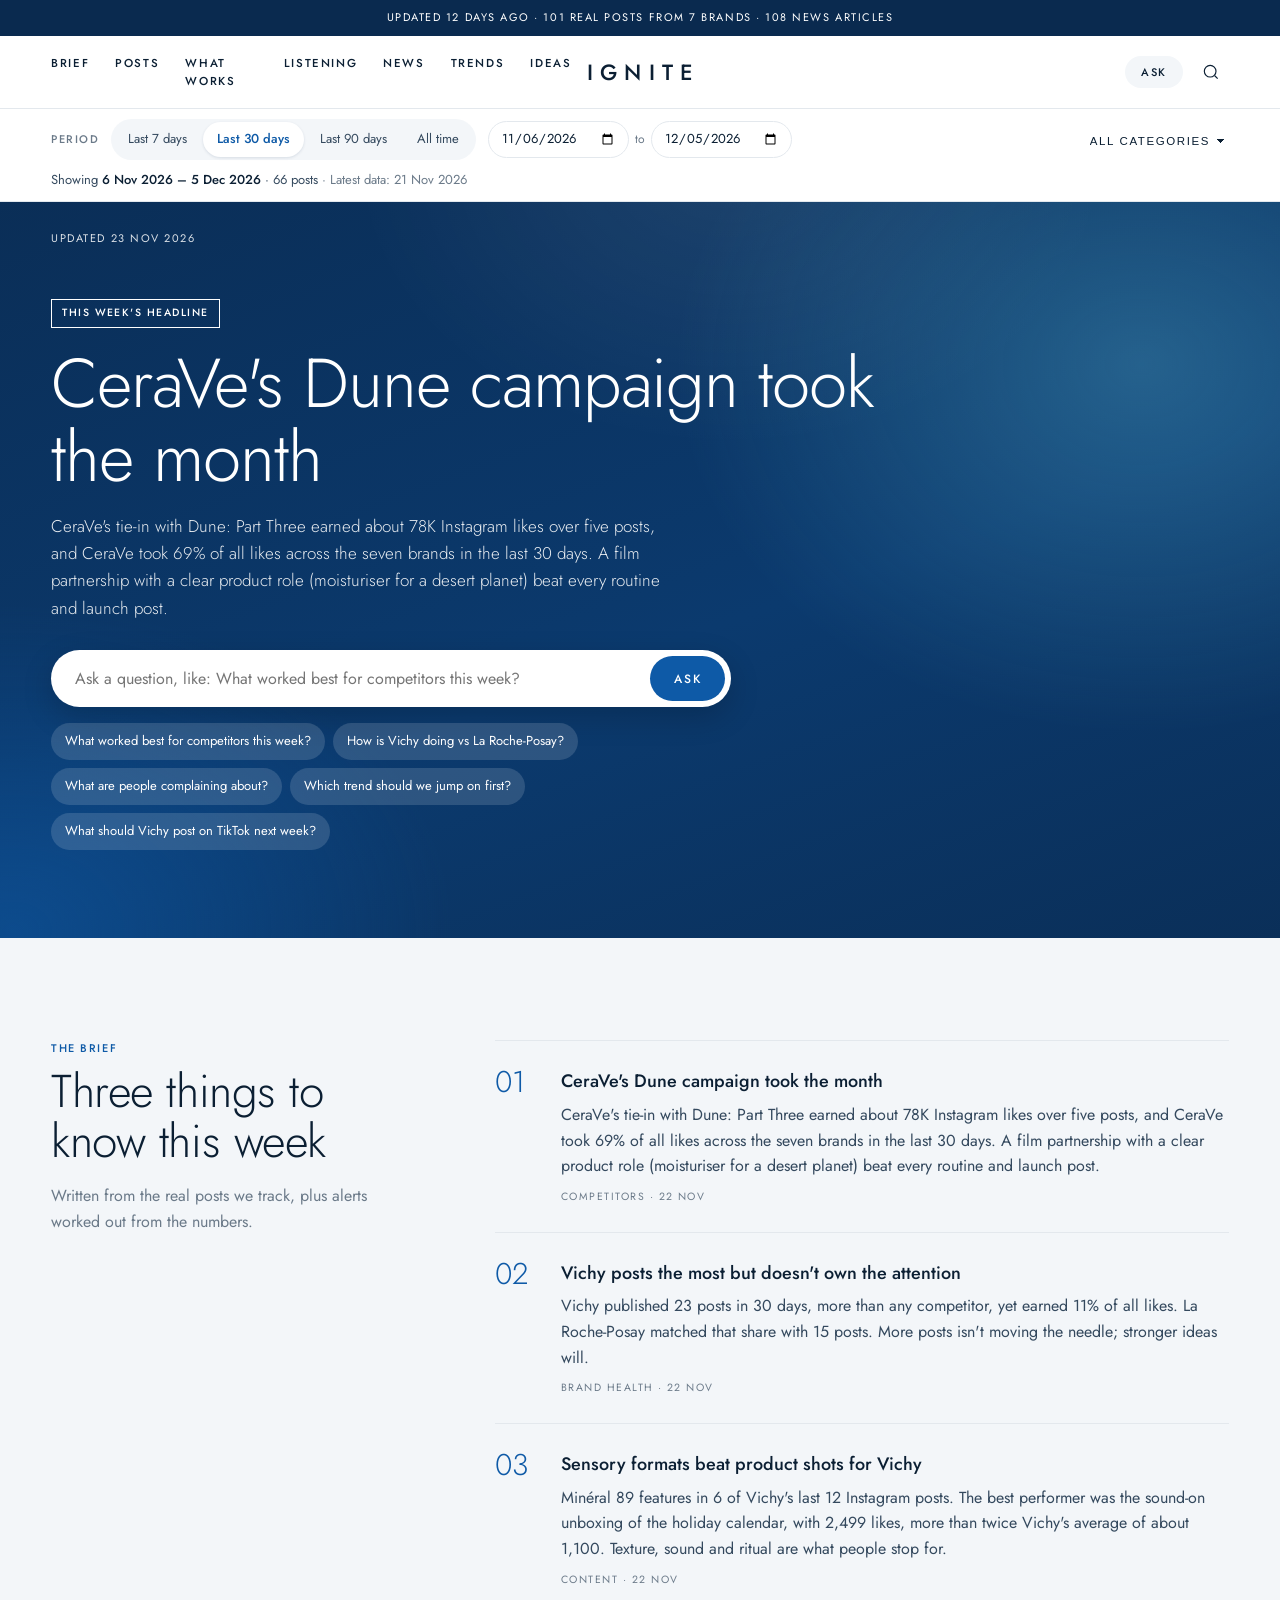
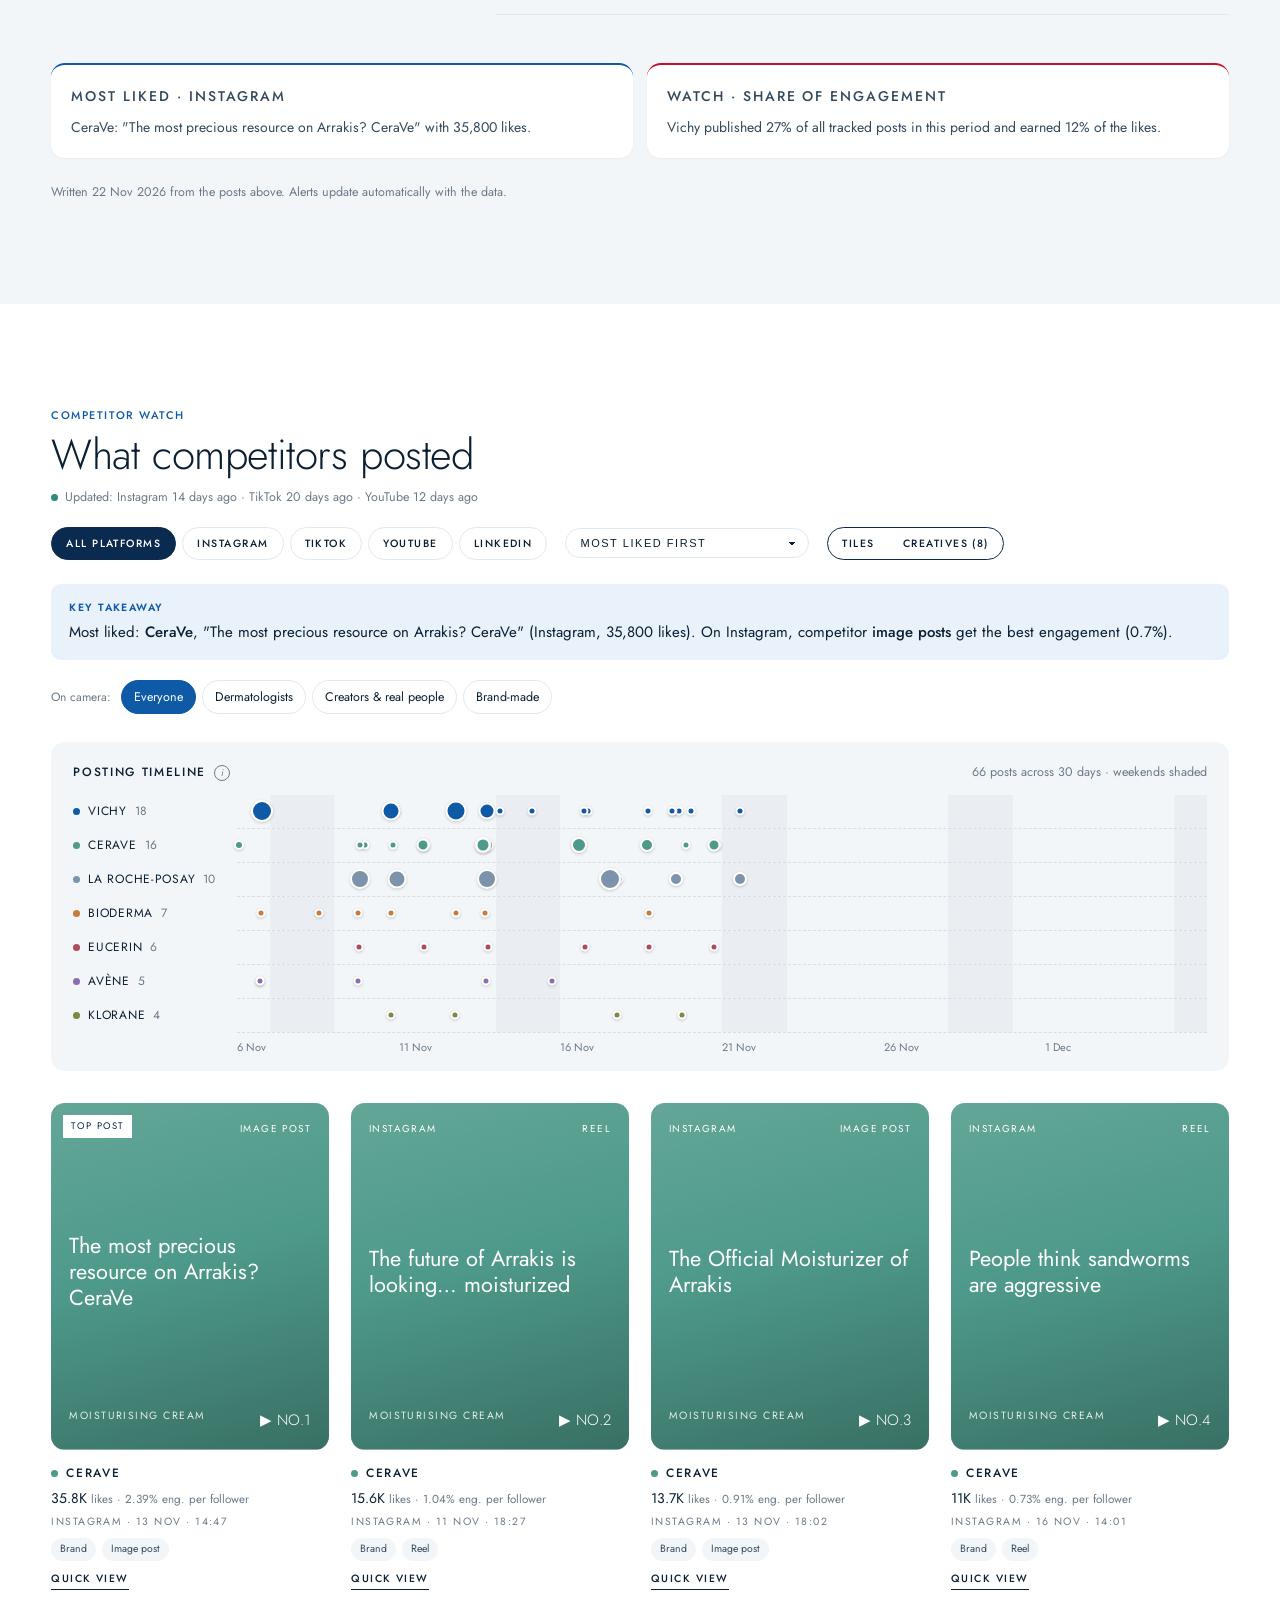
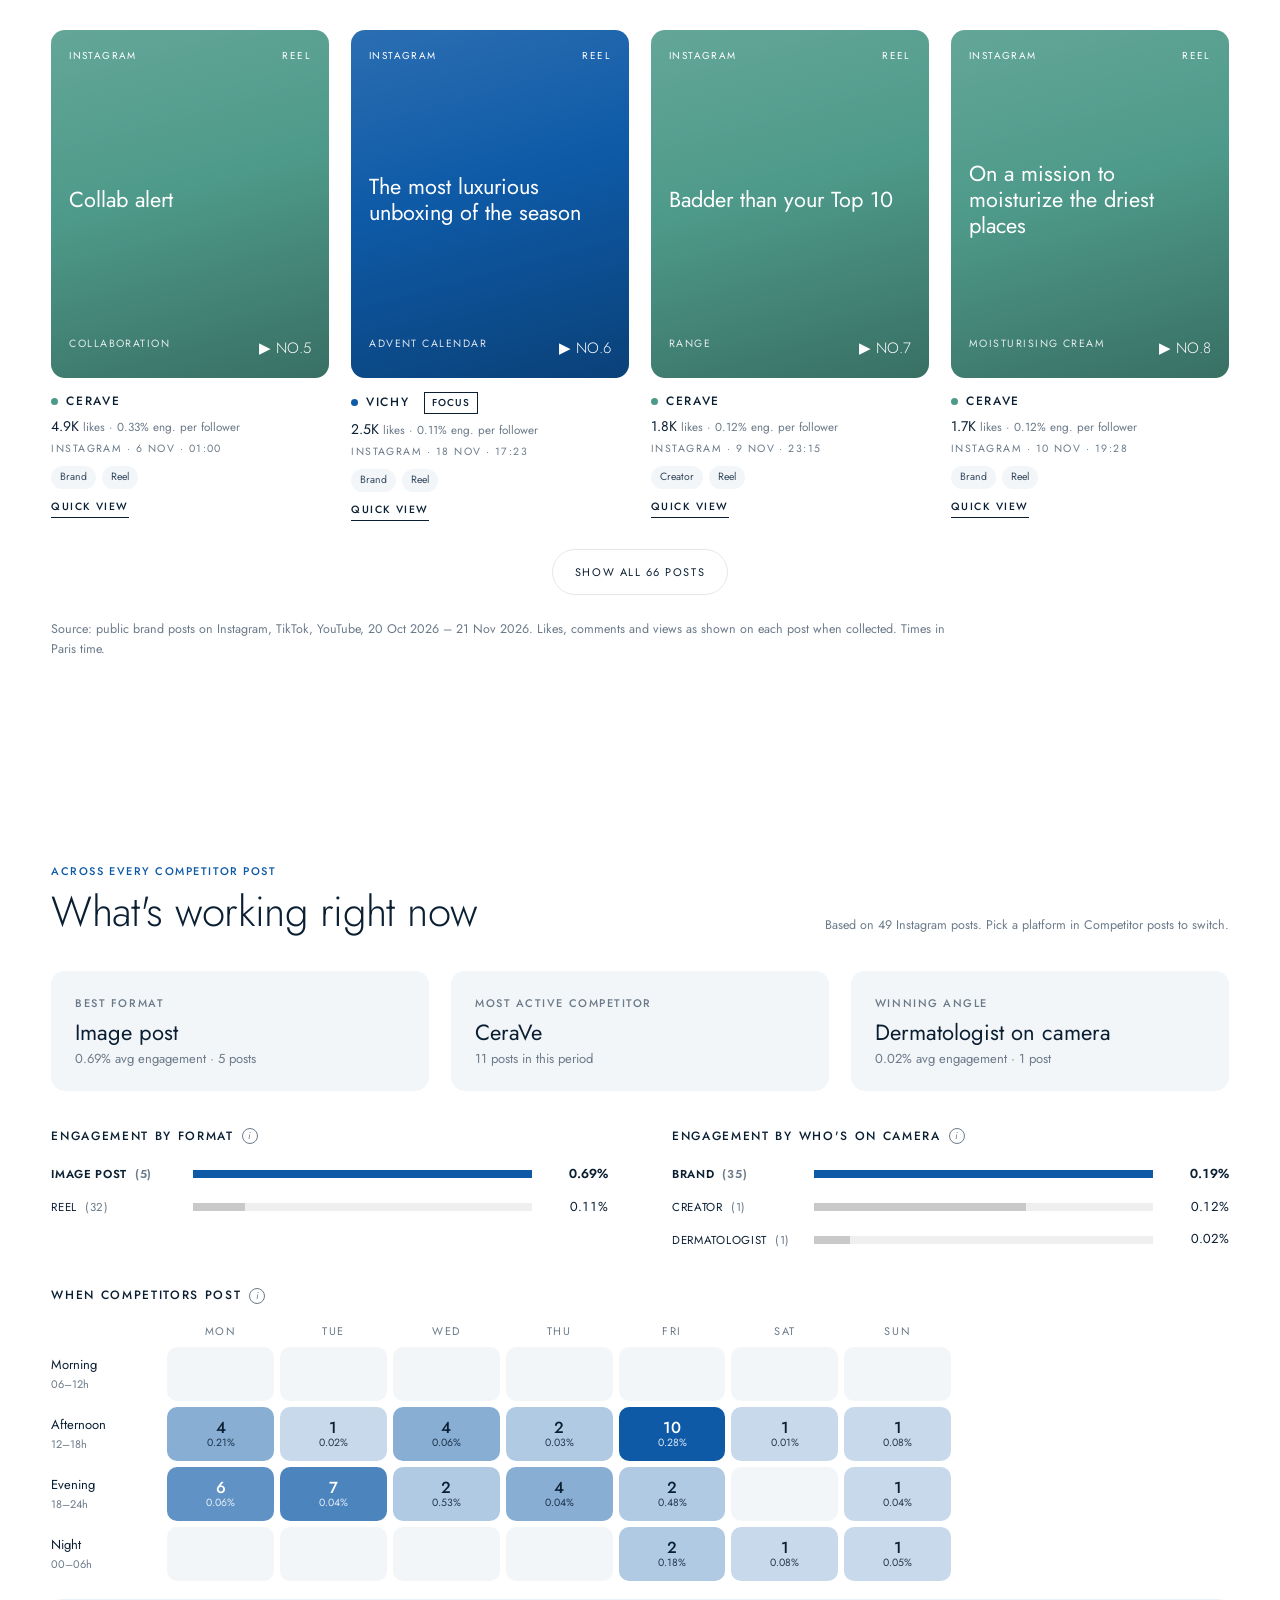
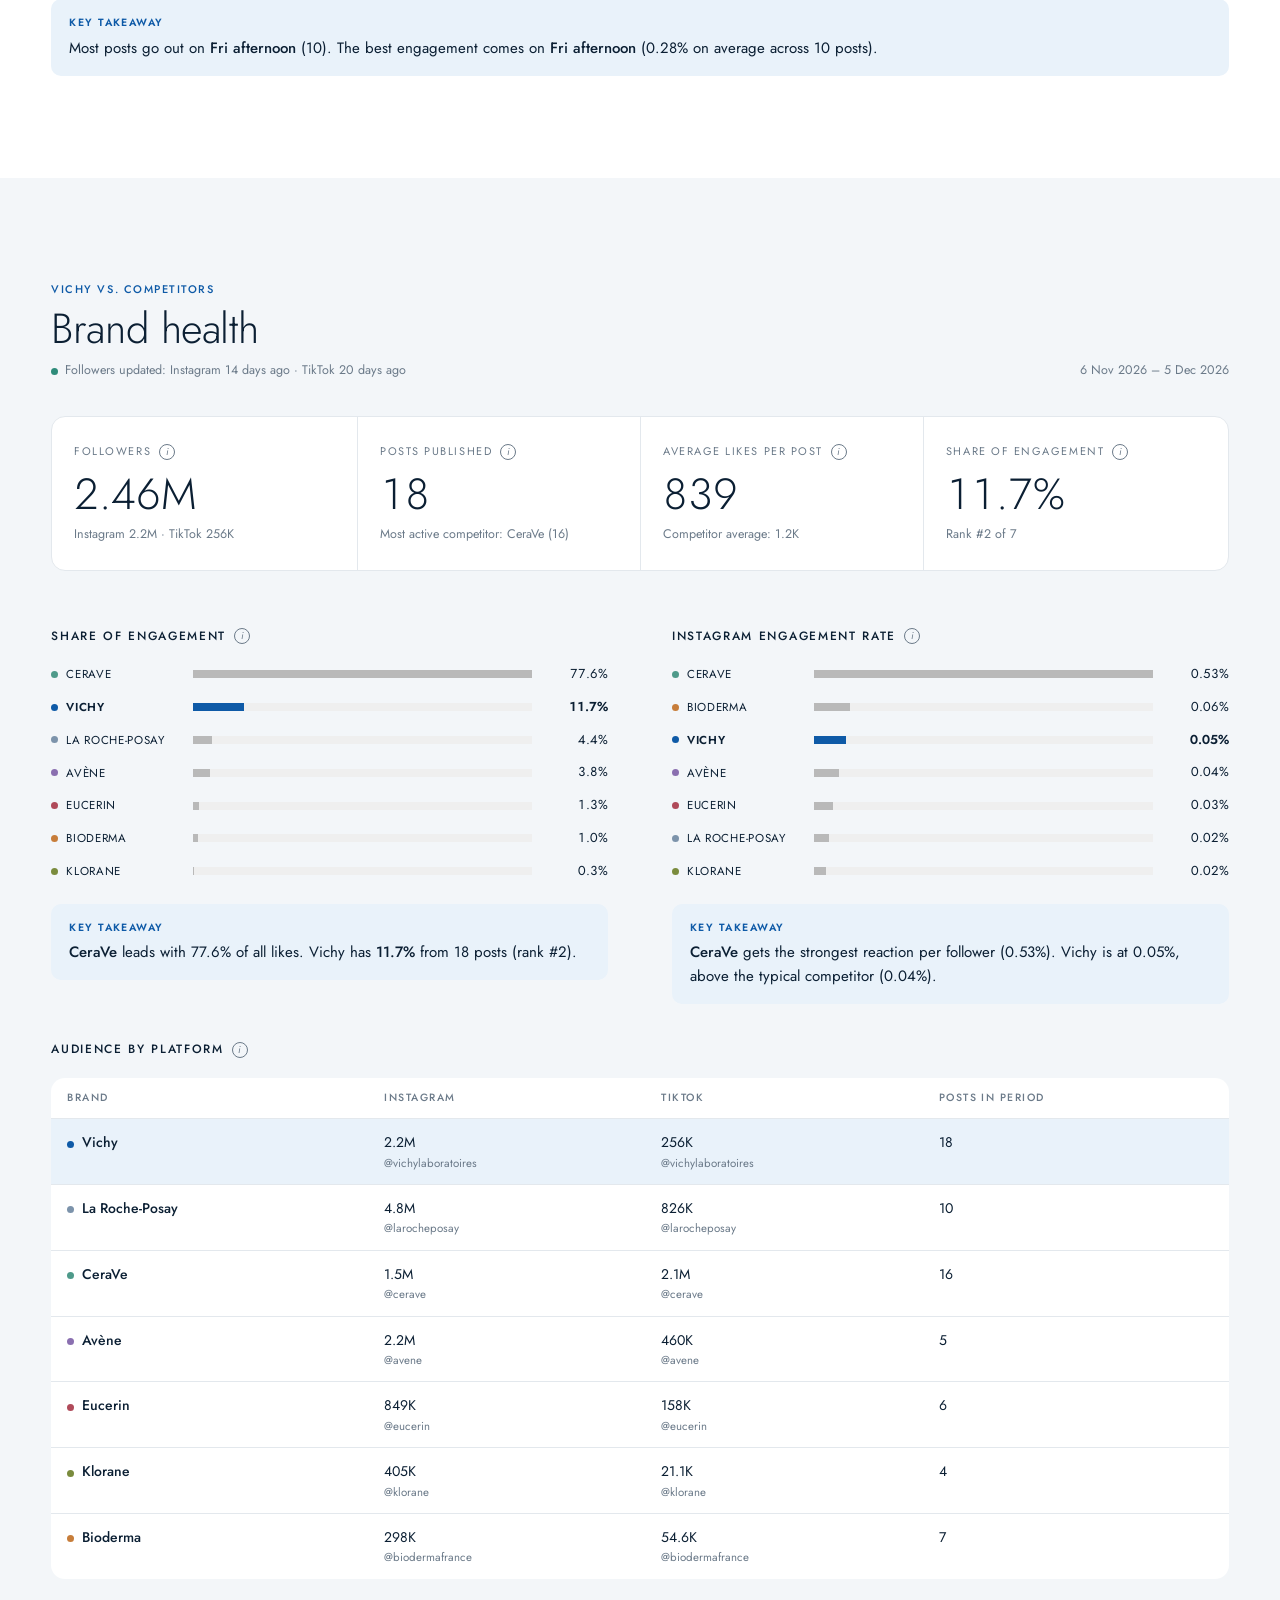
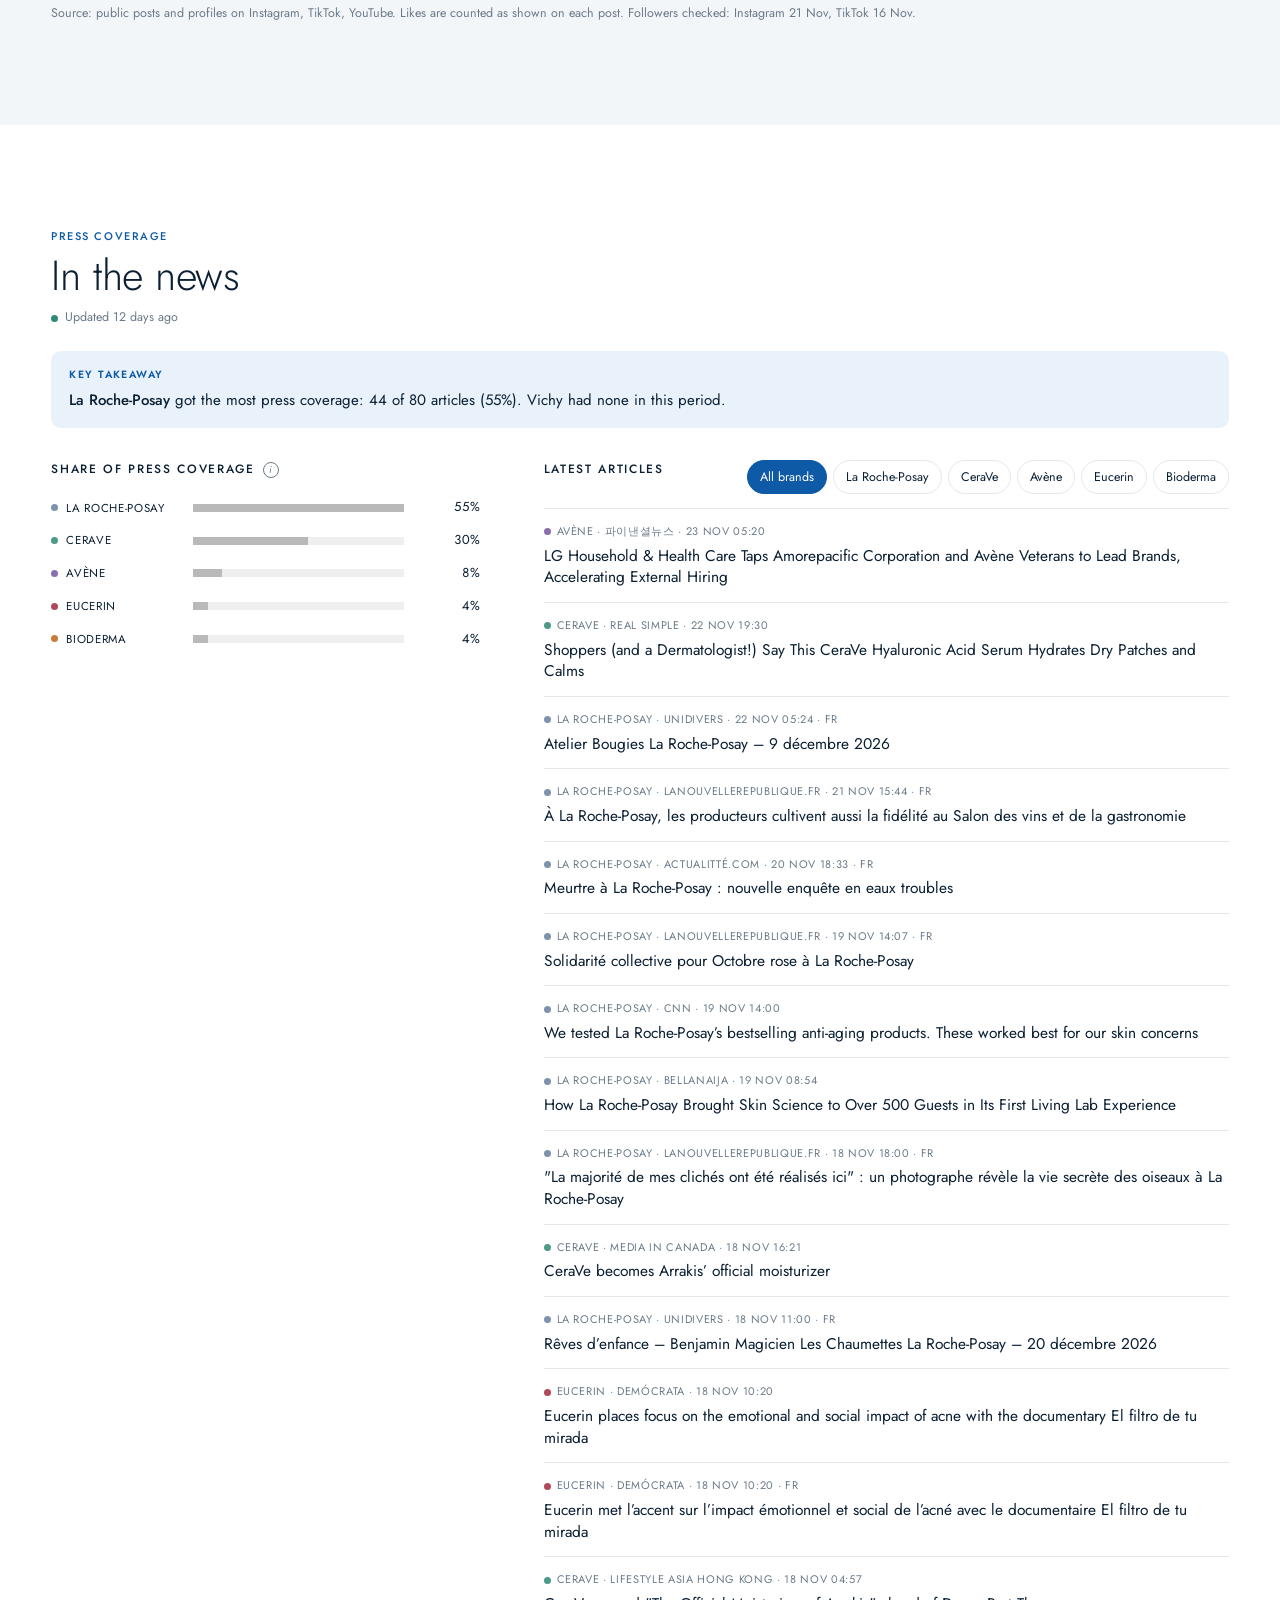
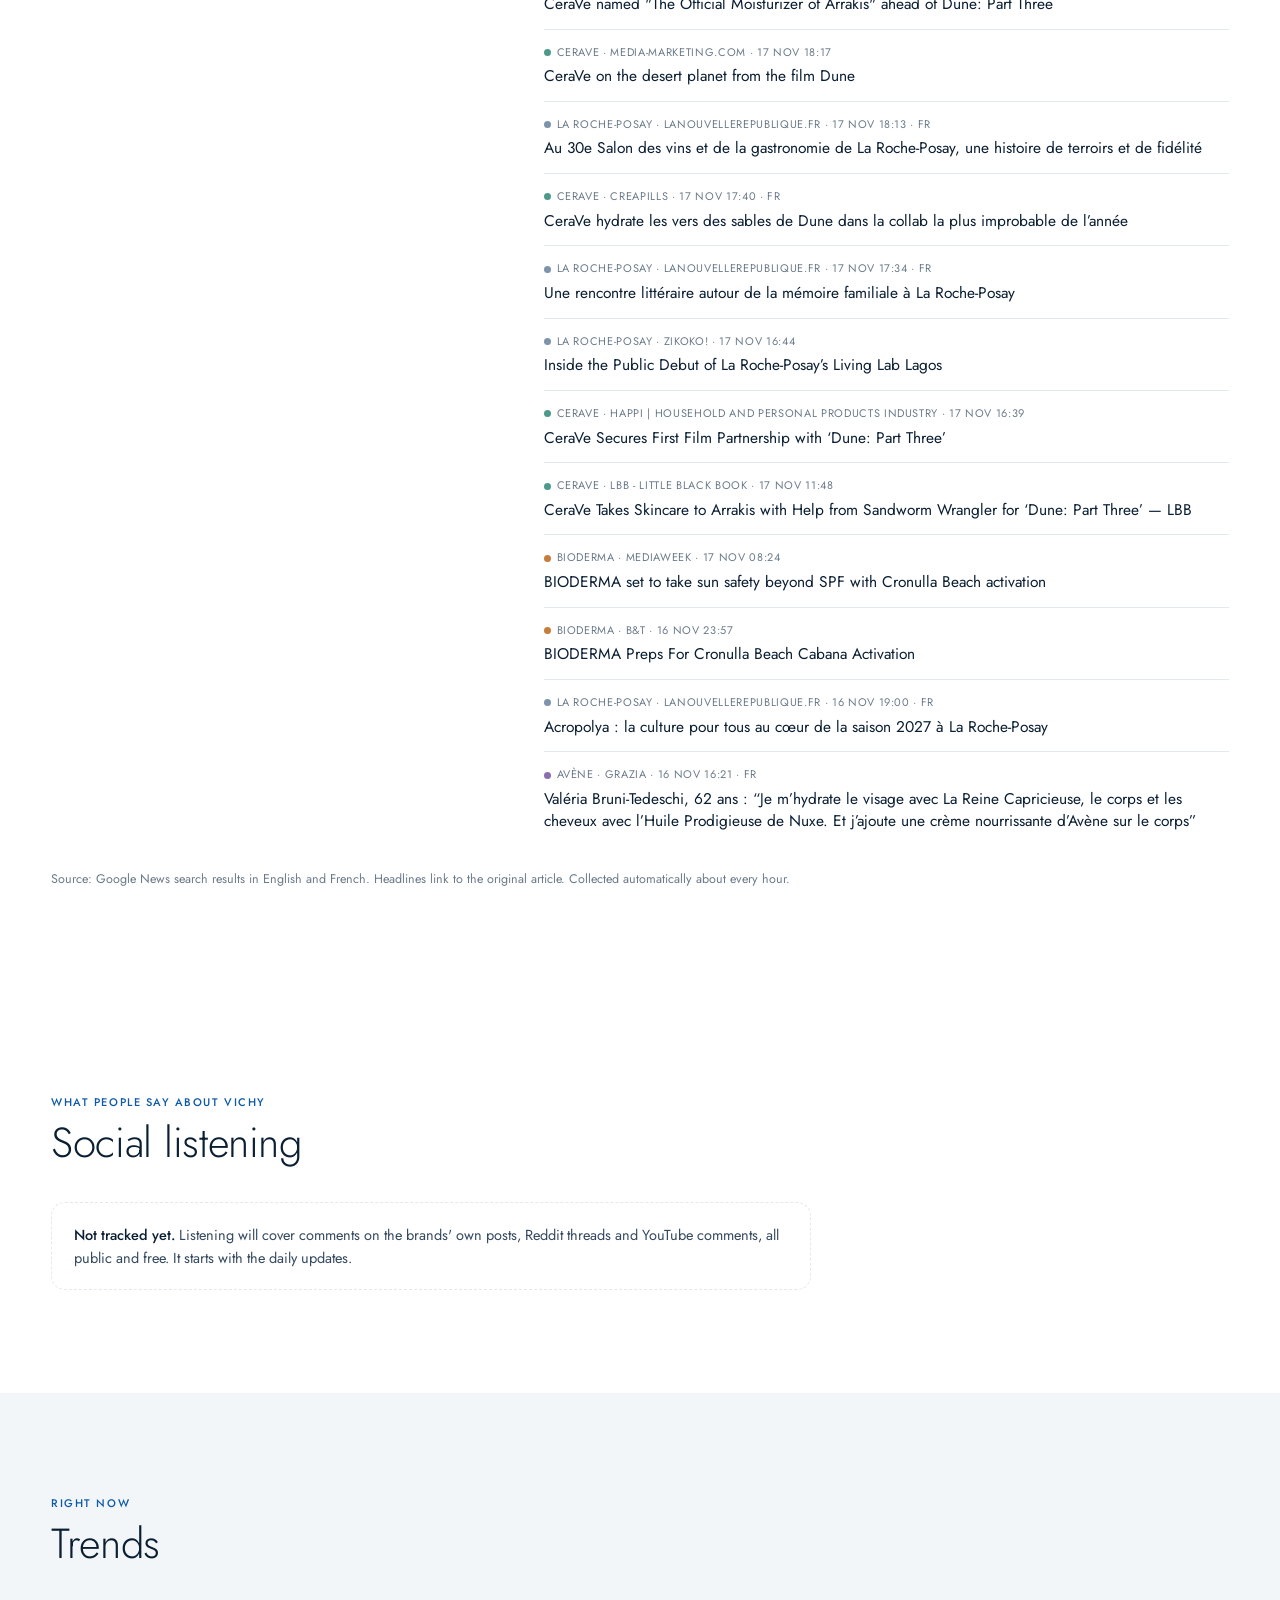
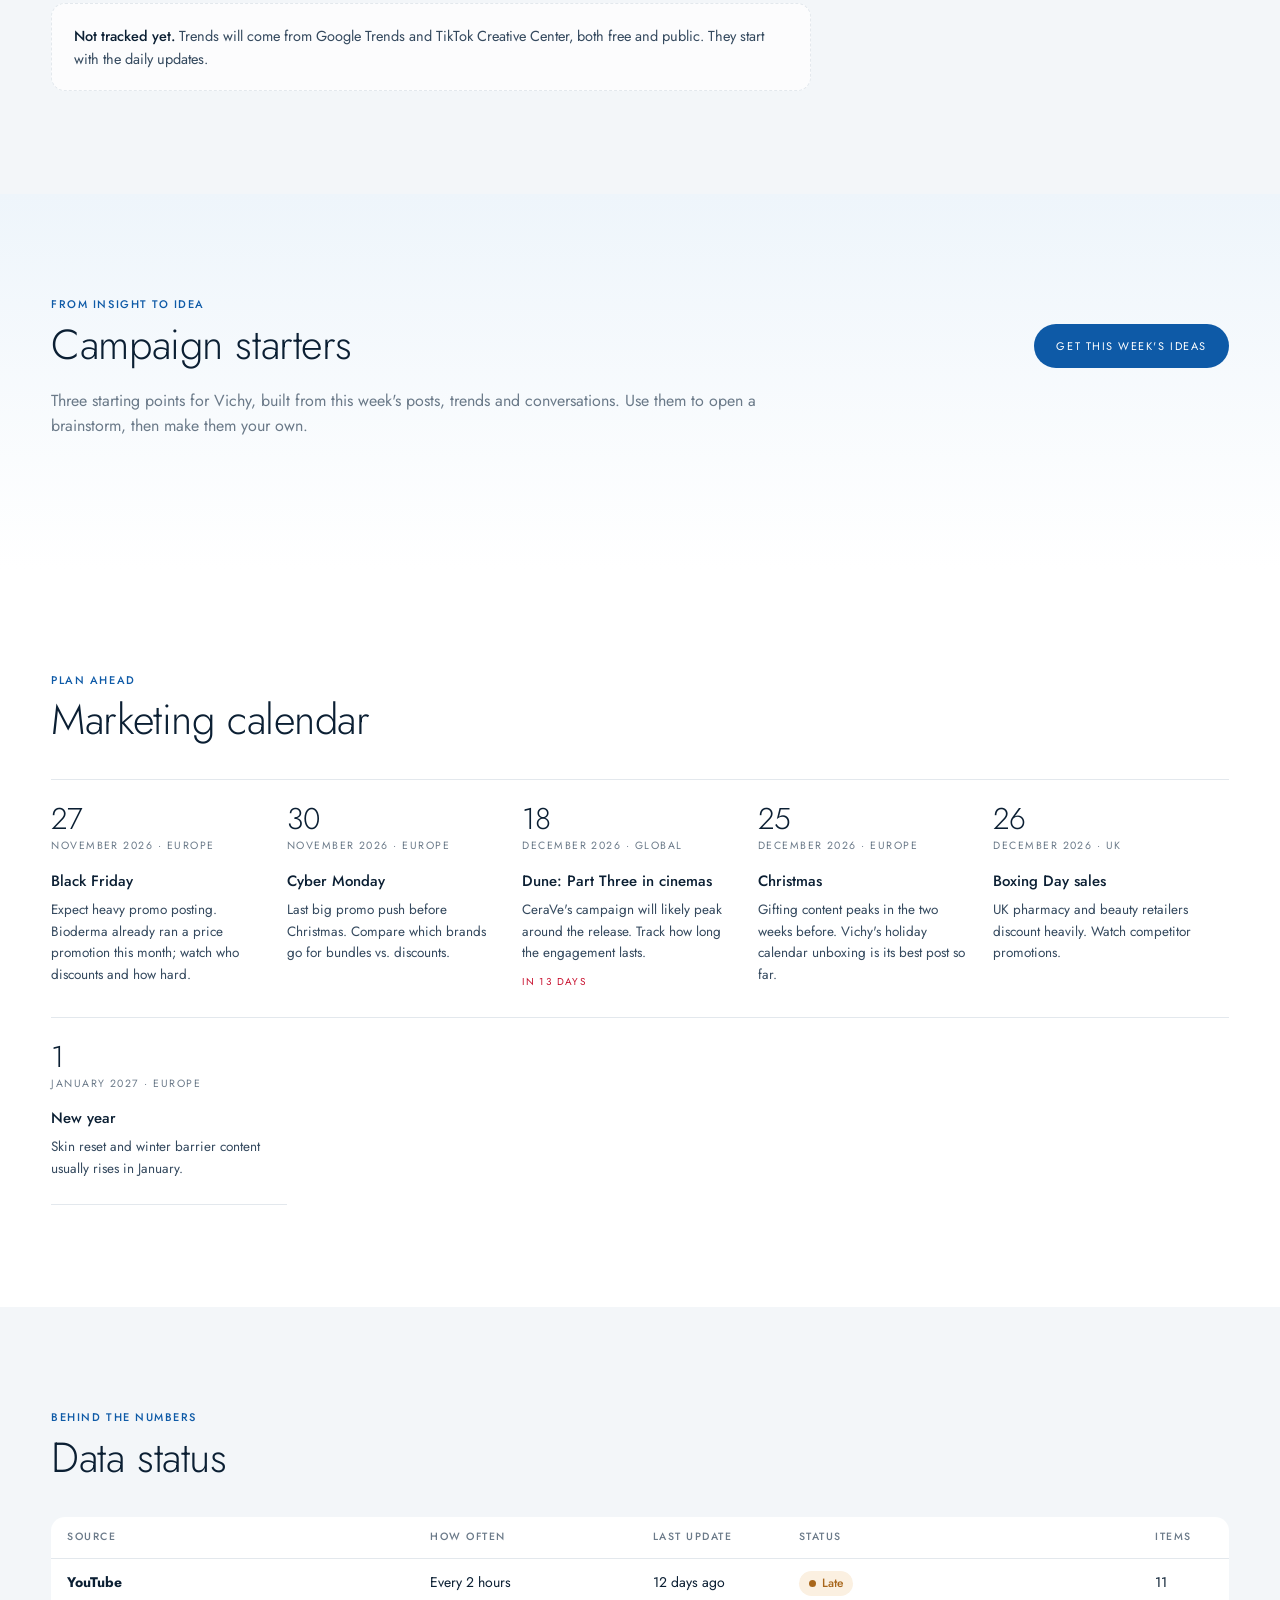
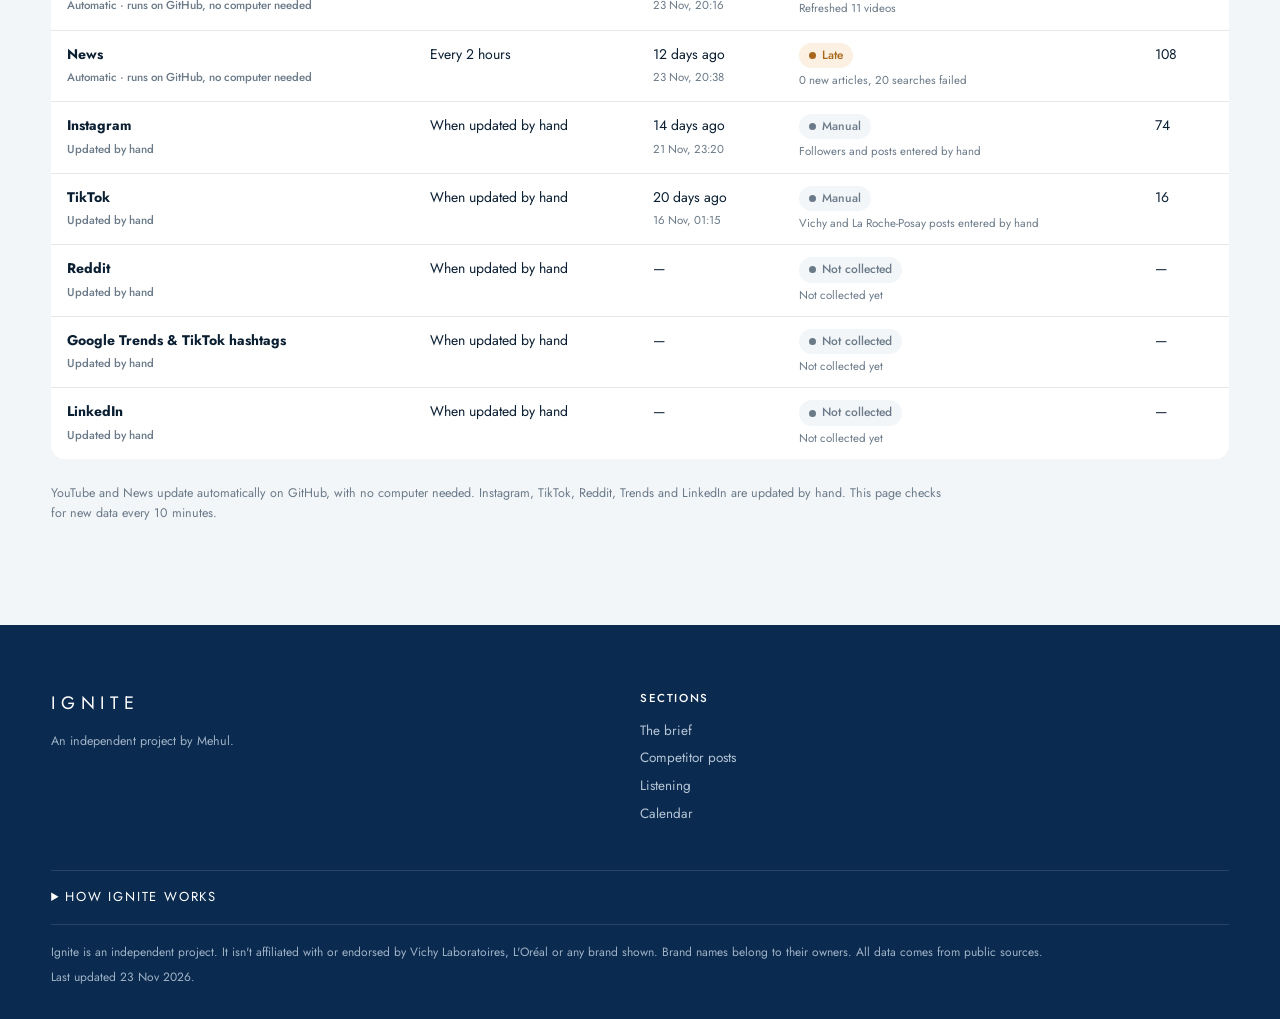
==== commit dc97cb4c: "Add files via upload" ====
--- a/ignite/index.html
+++ b/ignite/index.html
@@ -211,7 +211,7 @@
       </div>
       <p class="sowhat" id="newsSowhat"></p>
       <div class="notice" id="newsNotice" hidden>
-        <p><strong>Not tracked yet.</strong> Press coverage comes from Google News in English and French, free and public. It updates every 2 hours once the news engine has run.</p>
+        <p><strong>Not tracked yet.</strong> Press coverage comes from Google News in English and French, free and public. It updates about every hour once the news engine has run.</p>
       </div>
       <div class="news" id="newsBody">
         <div>
@@ -314,7 +314,7 @@
         </div>
       </div>
       <div id="statusTable"></div>
-      <p class="source">Cloud updates run on GitHub, even when no computer is on. Browser updates run in the Claude desktop app and need its Mac awake. This page checks for new data every 10 minutes.</p>
+      <p class="source">YouTube and News update automatically on GitHub, with no computer needed. Instagram, TikTok, Reddit, Trends and LinkedIn are updated by hand. This page checks for new data every 10 minutes.</p>
     </section>
   </main>
 
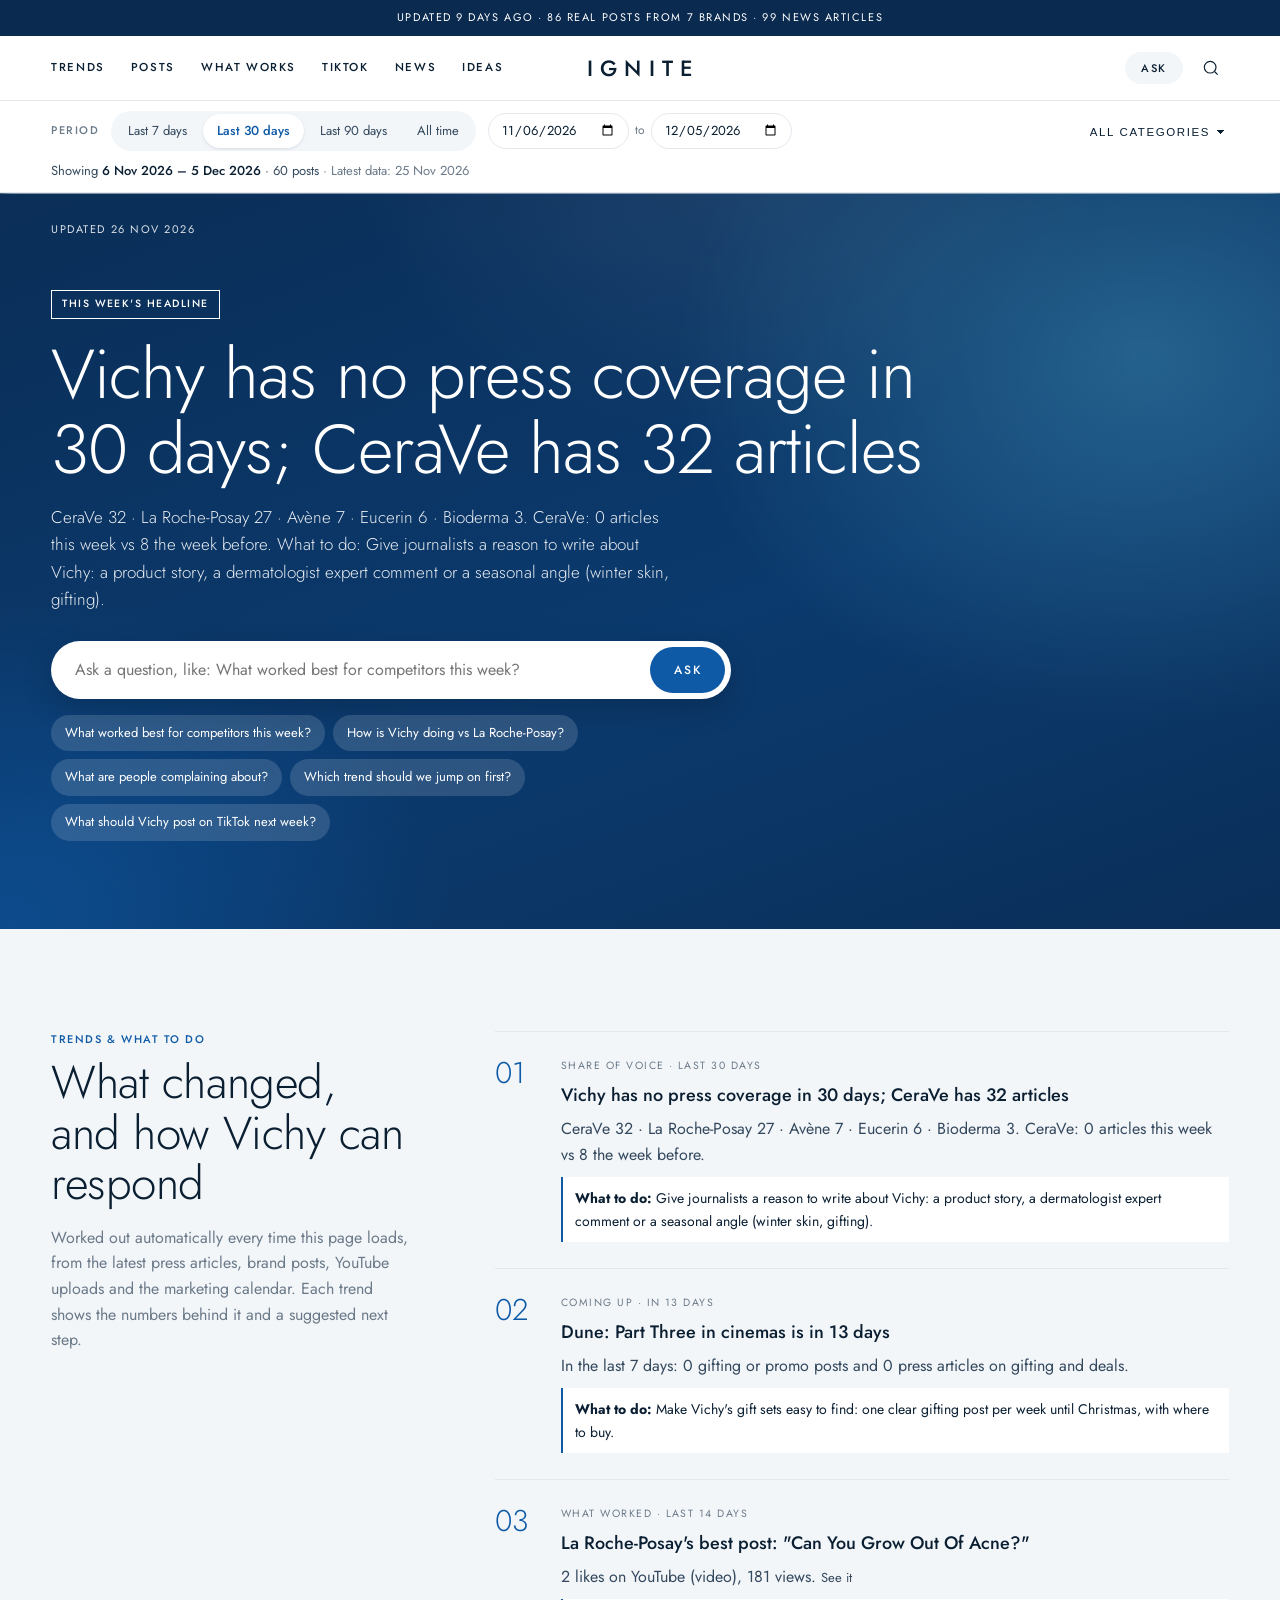
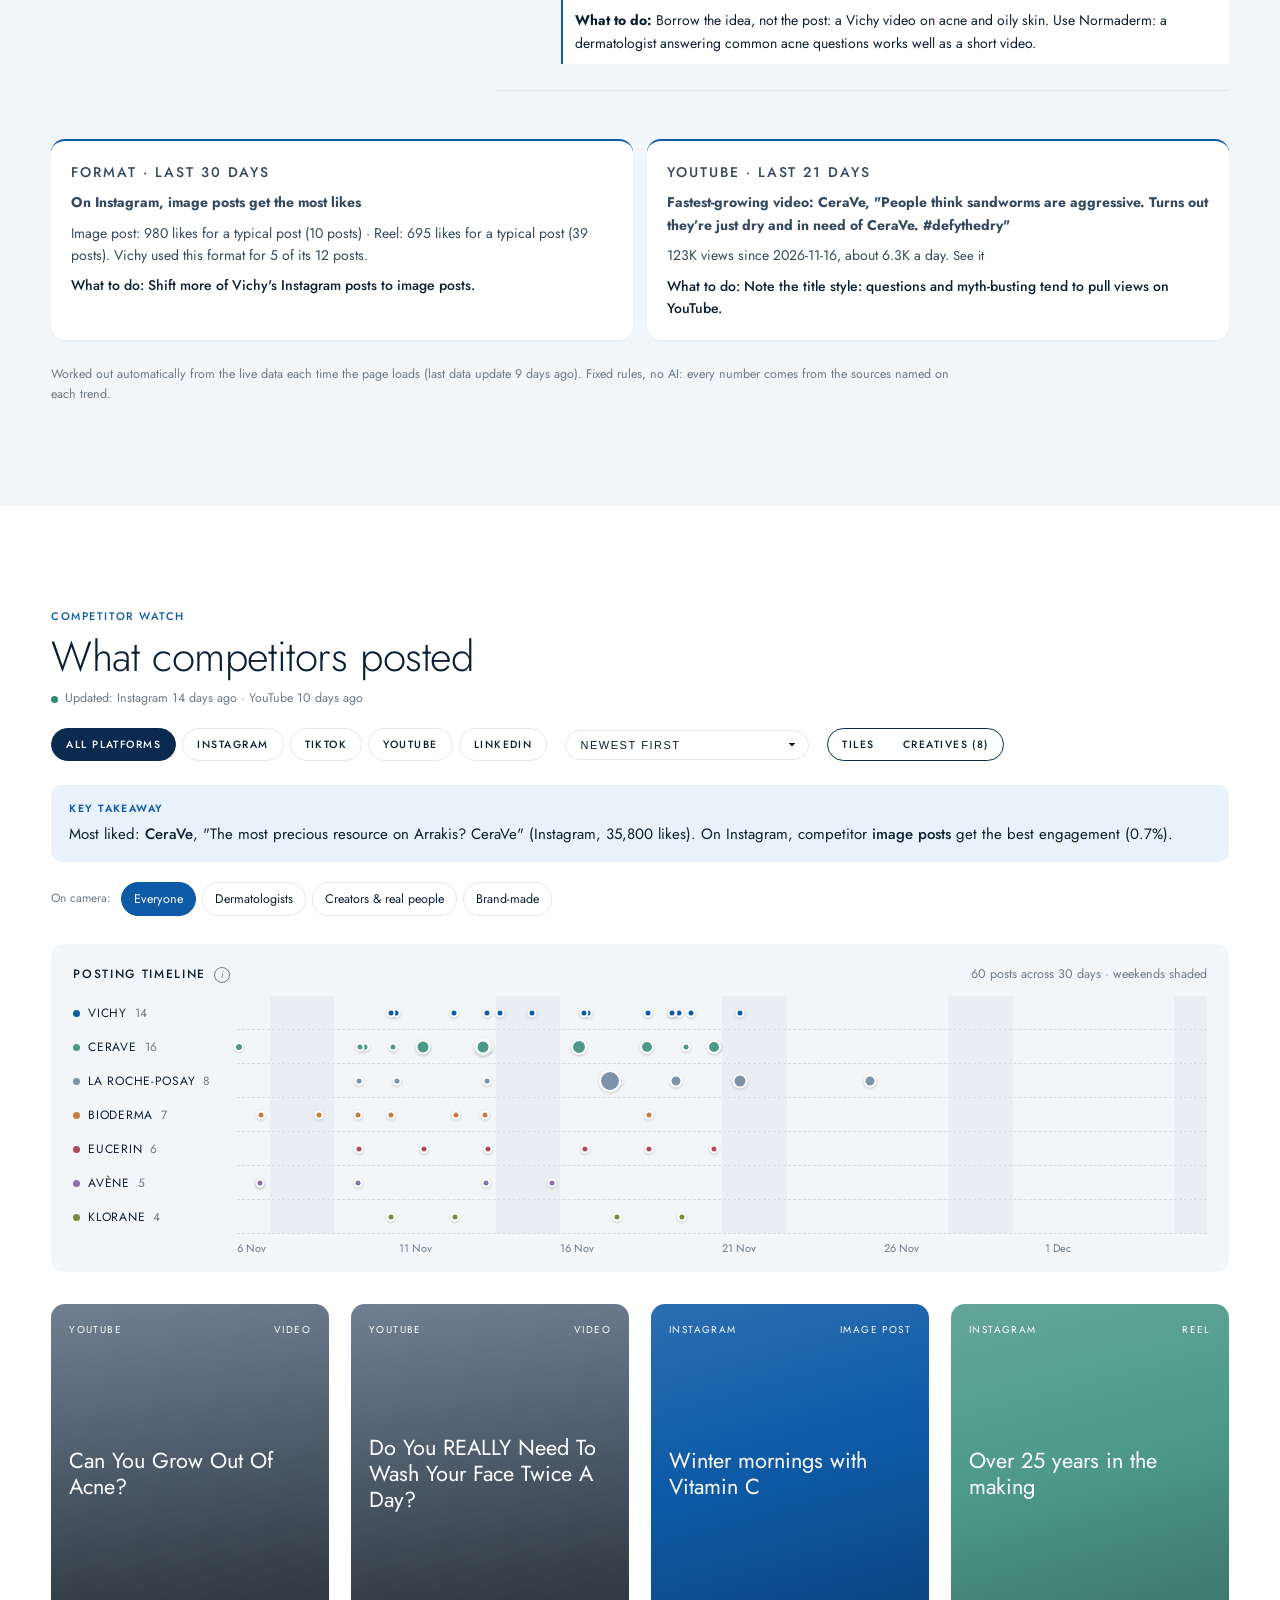
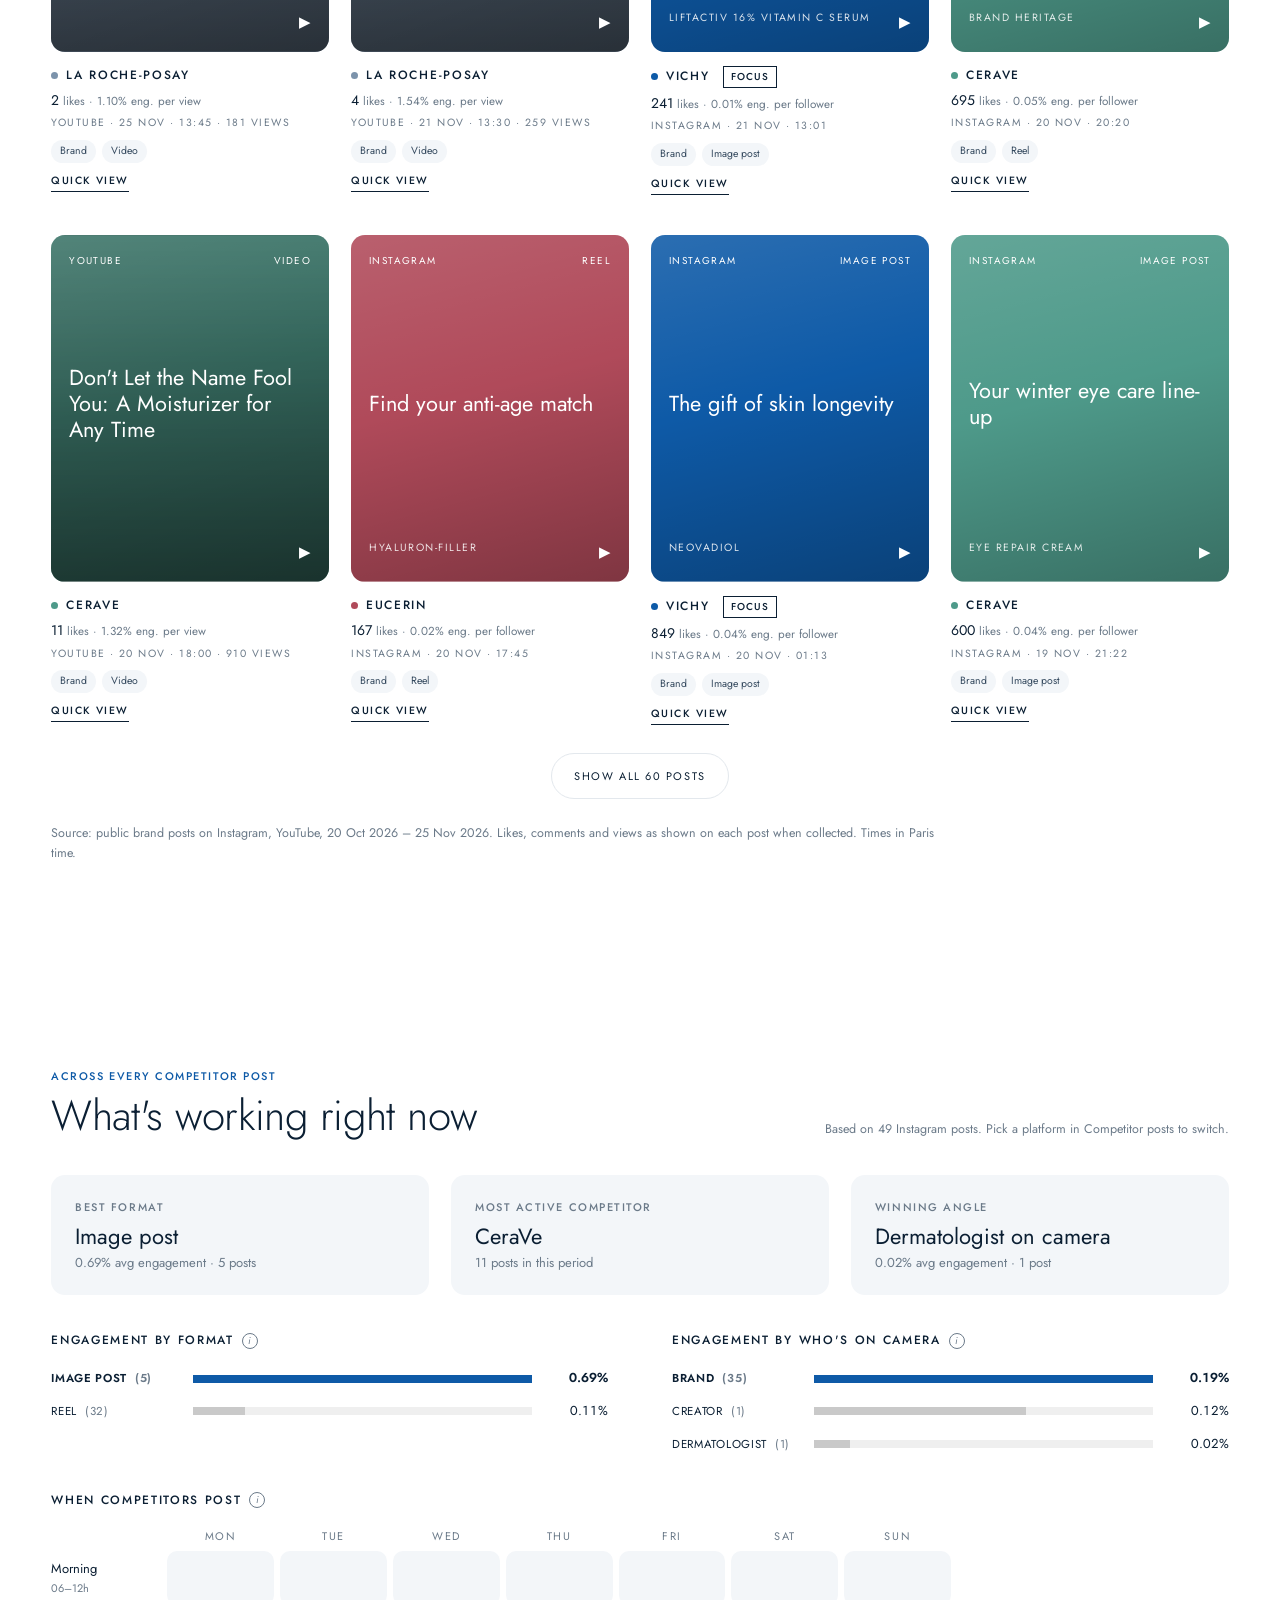
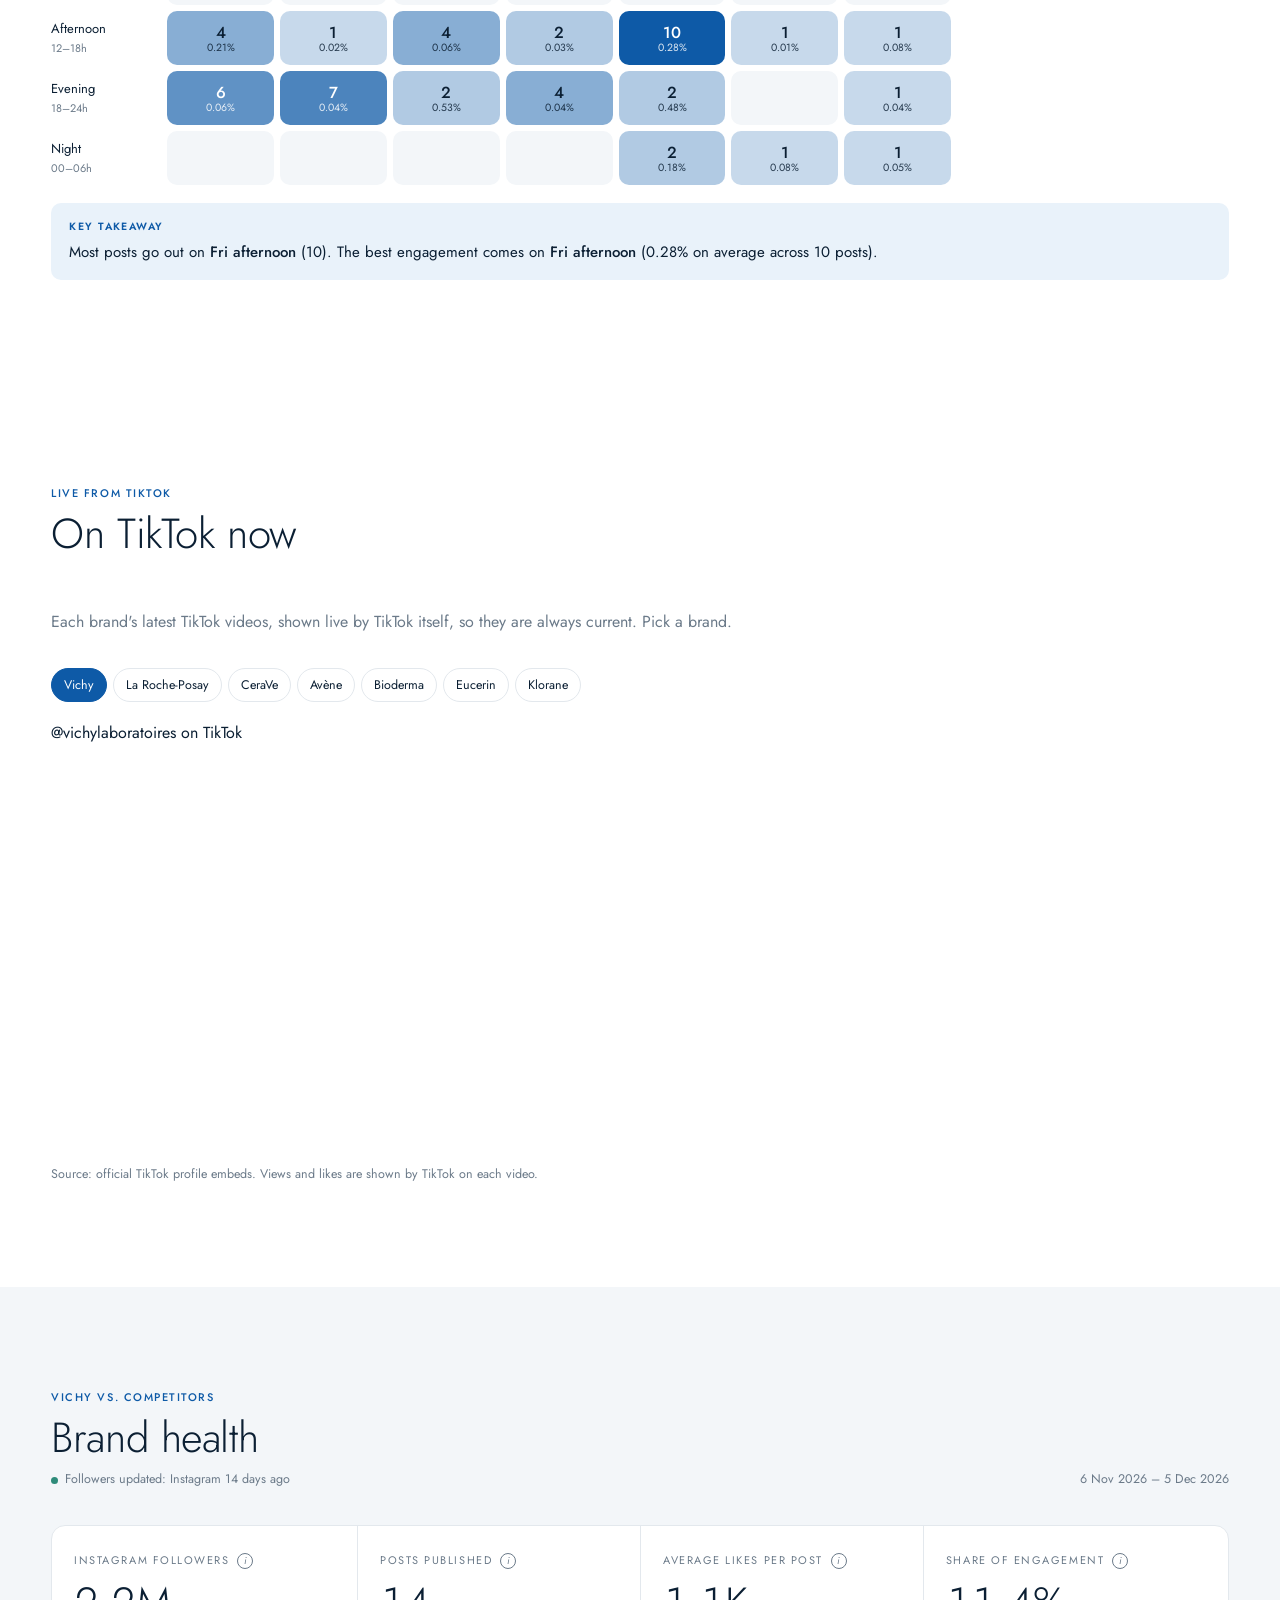
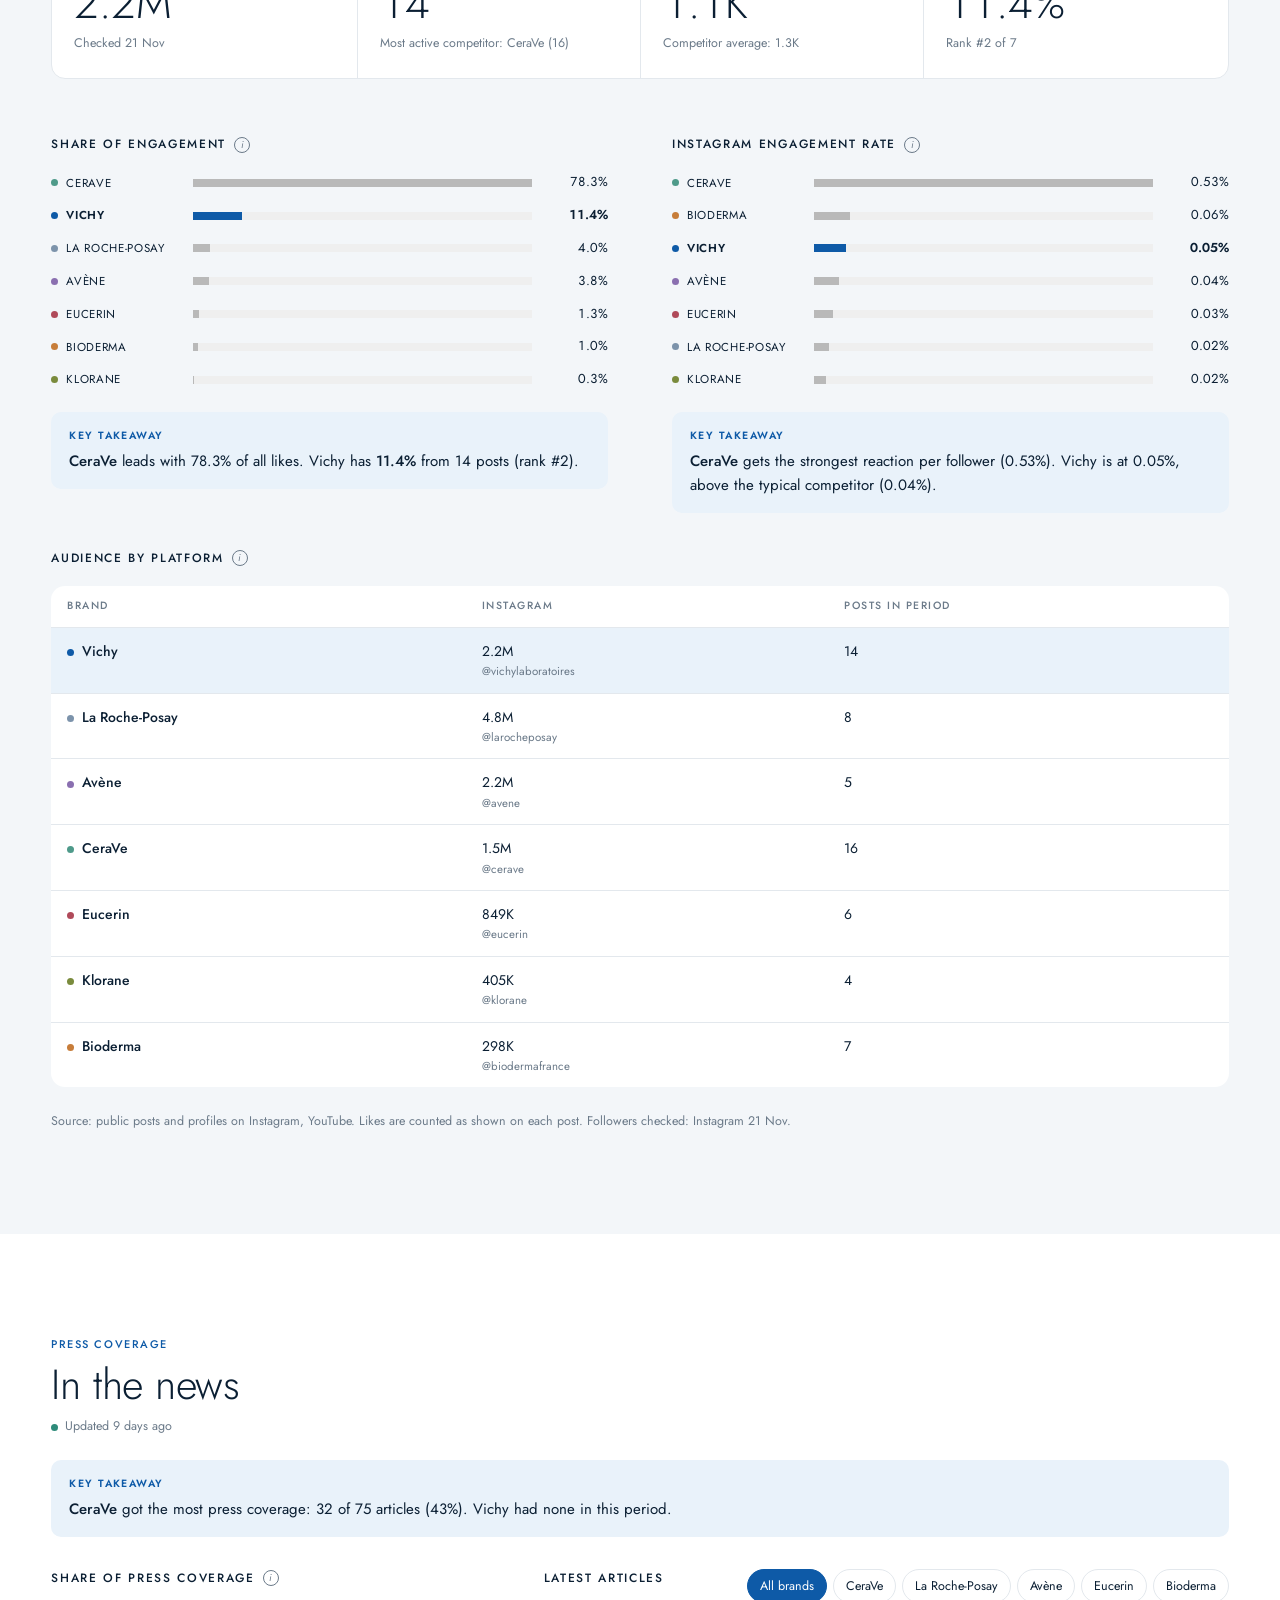
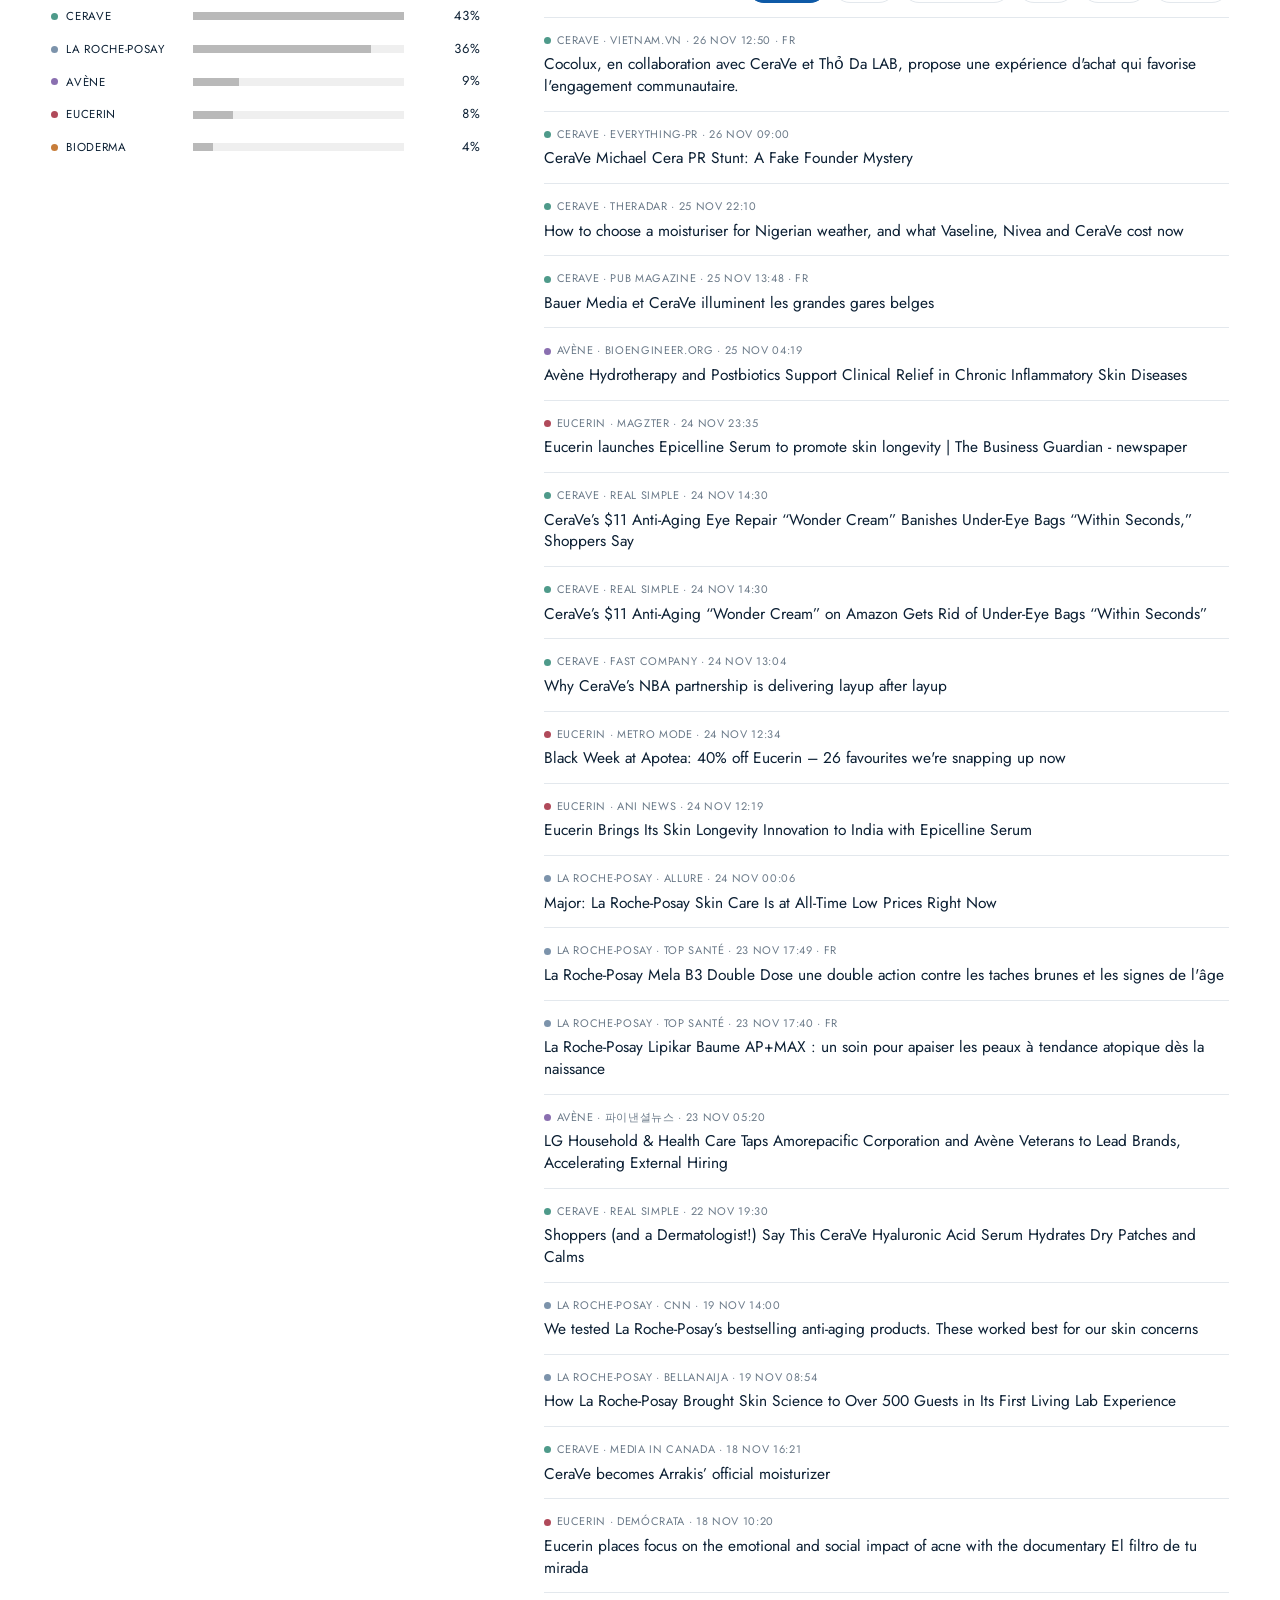
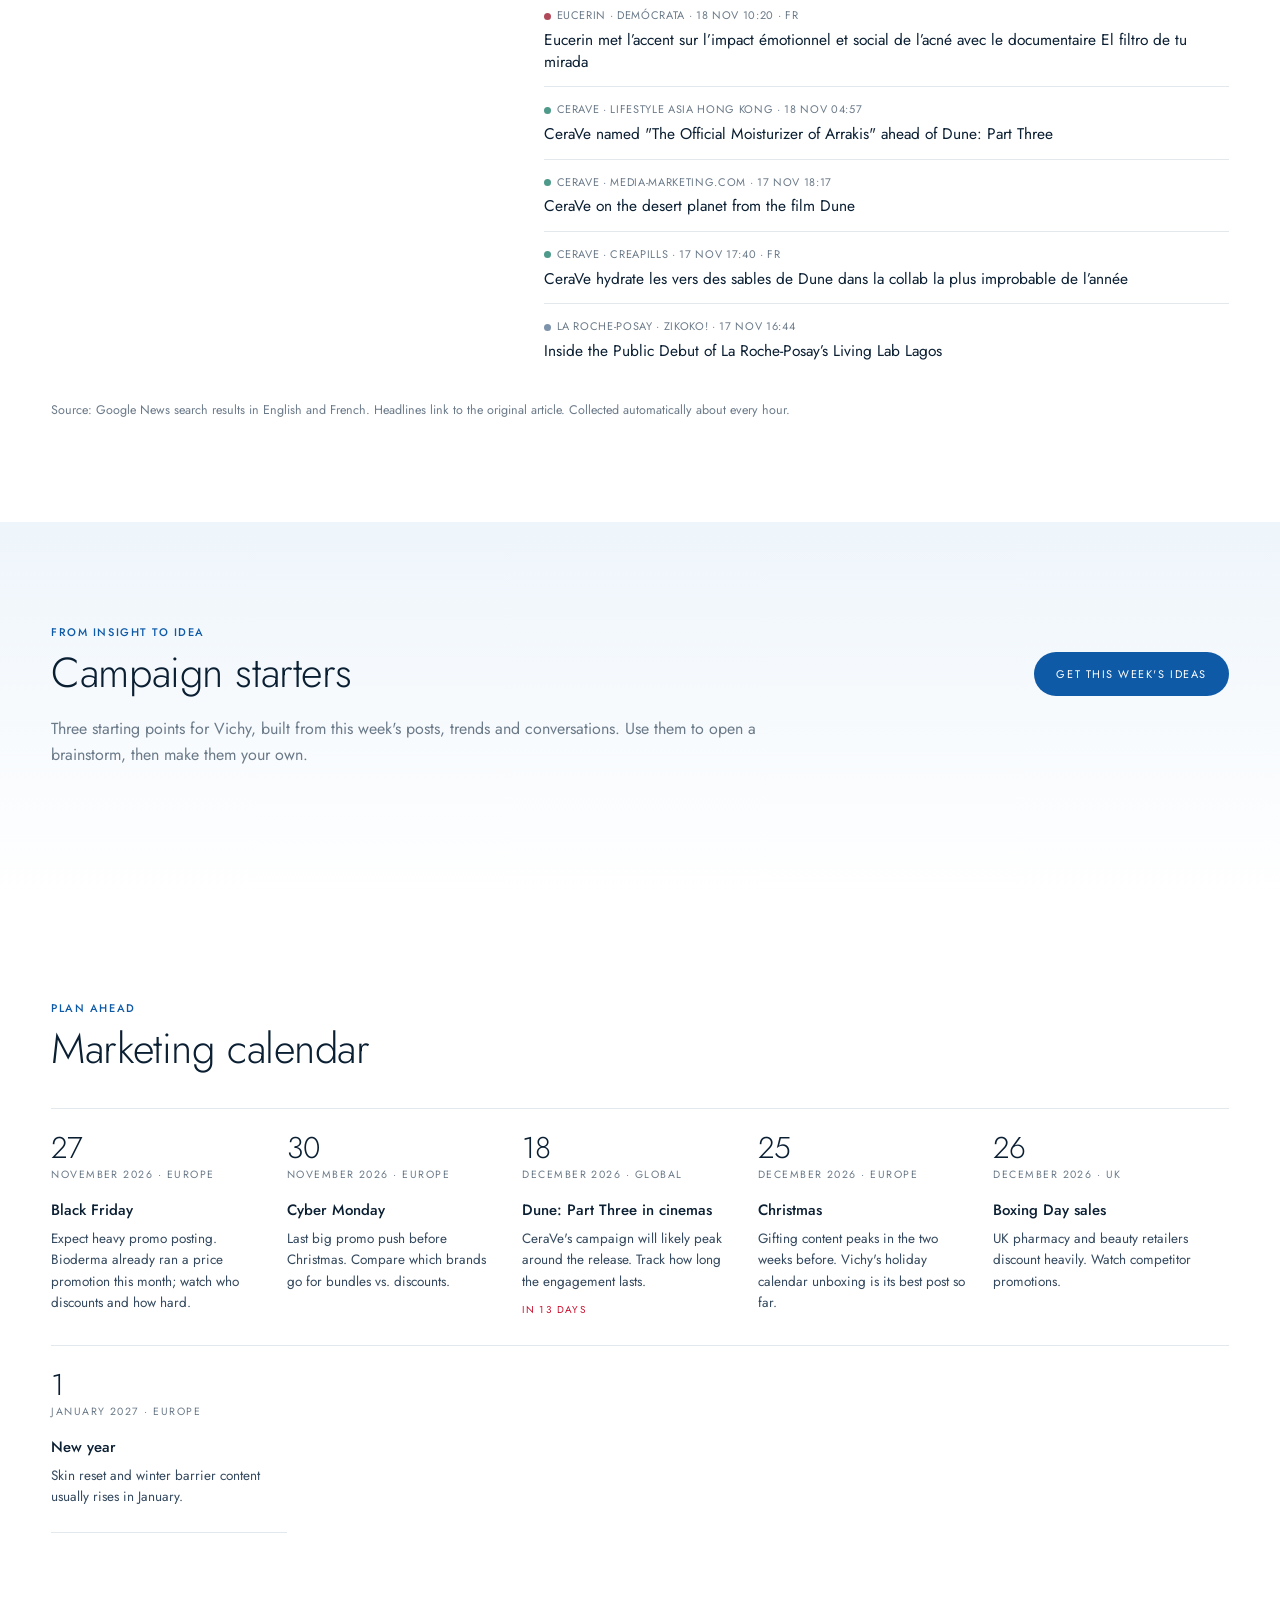
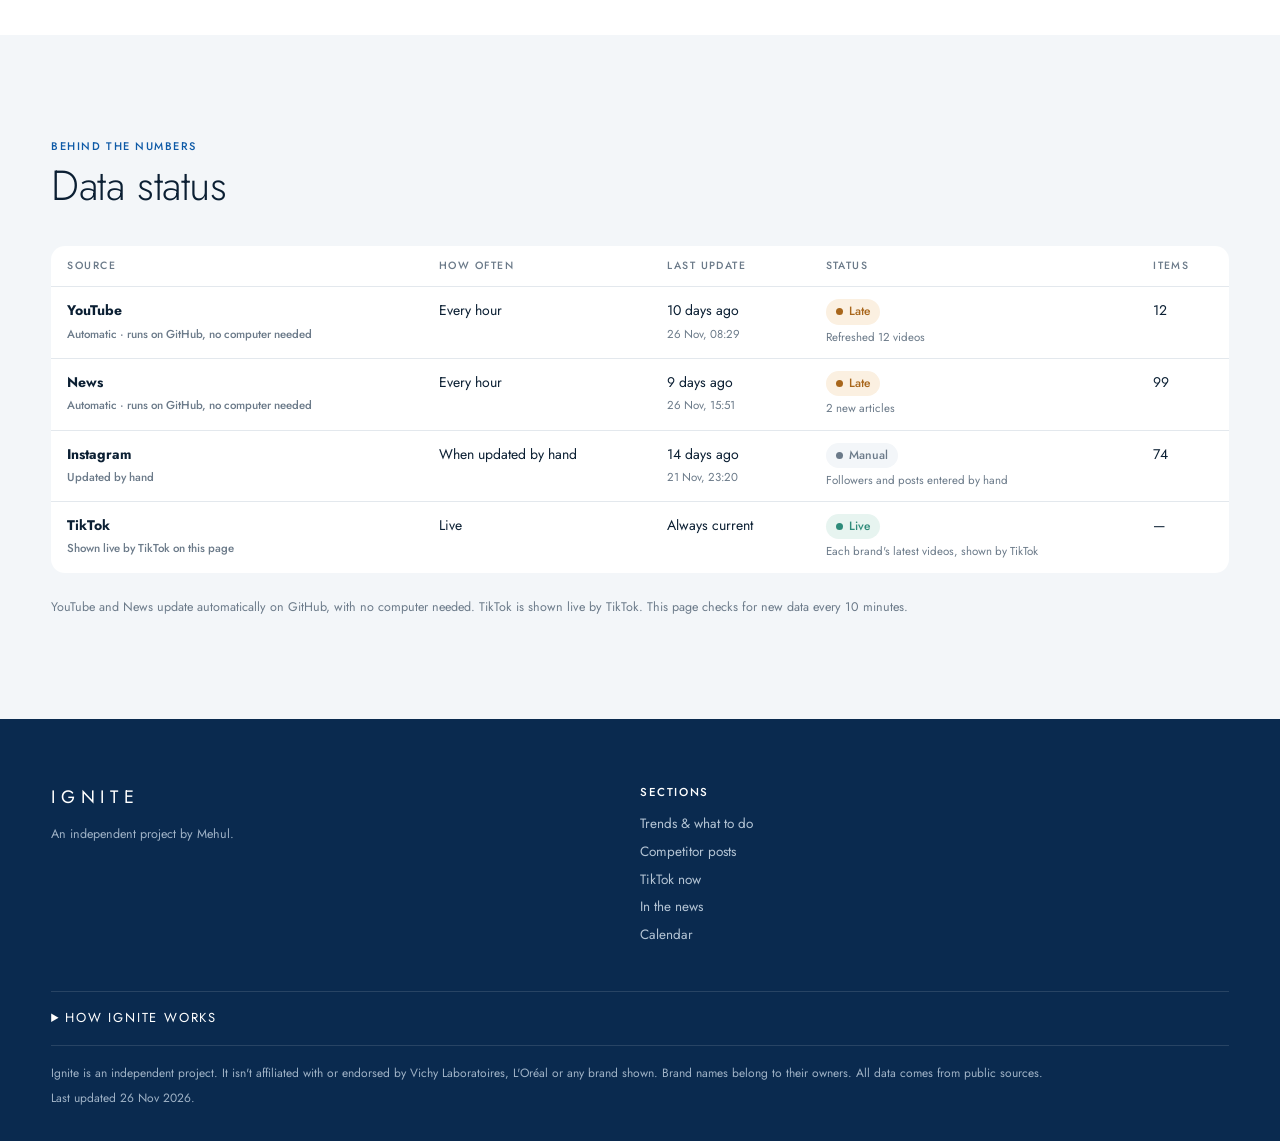
==== commit 91270cae: "Add files via upload" ====
--- a/ignite/index.html
+++ b/ignite/index.html
@@ -25,12 +25,11 @@
         <svg viewBox="0 0 24 24"><path d="M3 7h18M3 12h18M3 17h18"/></svg>
       </button>
       <nav class="nav nav--left" aria-label="Primary">
-        <a href="#brief">Brief</a>
+        <a href="#brief">Trends</a>
         <a href="#posts">Posts</a>
         <a href="#working">What works</a>
-        <a href="#listening">Listening</a>
+        <a href="#tiktok">TikTok</a>
         <a href="#news">News</a>
-        <a href="#trends">Trends</a>
         <a href="#ideas" class="claude-only">Ideas</a>
       </nav>
       <a class="wordmark" href="#top" aria-label="Ignite home">
@@ -73,8 +72,8 @@
 
   <!-- Mobile menu -->
   <div class="mobile-menu" id="mobileMenu" hidden>
-    <a href="#brief">The brief</a><a href="#posts">Competitor posts</a><a href="#working">What's working</a><a href="#health">Brand health</a>
-    <a href="#news">In the news</a><a href="#listening">Listening</a><a href="#trends">Trends</a><a href="#ideas" class="claude-only">Campaign ideas</a><a href="#calendar">Calendar</a><a href="#status">Data status</a>
+    <a href="#brief">Trends &amp; what to do</a><a href="#posts">Competitor posts</a><a href="#working">What's working</a><a href="#tiktok">TikTok now</a><a href="#health">Brand health</a>
+    <a href="#news">In the news</a><a href="#ideas" class="claude-only">Campaign ideas</a><a href="#calendar">Calendar</a><a href="#status">Data status</a>
   </div>
 
   <main>
@@ -100,9 +99,9 @@
     <section class="section section--soft" id="brief">
       <div class="brief">
         <div class="brief__intro">
-          <p class="eyebrow">The brief</p>
-          <h2 class="serif-title">Three things to know this week</h2>
-          <p class="muted">Written from the real posts we track, plus alerts worked out from the numbers.</p>
+          <p class="eyebrow">Trends &amp; what to do</p>
+          <h2 class="serif-title">What changed, and how Vichy can respond</h2>
+          <p class="muted">Worked out automatically every time this page loads, from the latest press articles, brand posts, YouTube uploads and the marketing calendar. Each trend shows the numbers behind it and a suggested next step.</p>
         </div>
         <ol class="brief__list" id="insightList"></ol>
       </div>
@@ -169,6 +168,20 @@
     </section>
 
 
+    <!-- TikTok now -->
+    <section class="section" id="tiktok">
+      <div class="section__head">
+        <div>
+          <p class="eyebrow">Live from TikTok</p>
+          <h2 class="section__title">On TikTok now</h2>
+        </div>
+      </div>
+      <p class="muted">Each brand's latest TikTok videos, shown live by TikTok itself, so they are always current. Pick a brand.</p>
+      <div class="chip-row" id="ttChips" role="tablist" aria-label="Choose a brand"></div>
+      <div class="tt-embed" id="ttEmbed"></div>
+      <p class="source">Source: official TikTok profile embeds. Views and likes are shown by TikTok on each video.</p>
+    </section>
+
     <!-- Brand health -->
     <section class="section section--soft" id="health">
       <div class="section__head">
@@ -230,56 +243,6 @@
     </section>
 
 
-    <!-- Social listening -->
-    <section class="section" id="listening">
-      <div class="section__head">
-        <div>
-          <p class="eyebrow">What people say about Vichy</p>
-          <h2 class="section__title">Social listening</h2>
-        </div>
-        <div class="tabs" id="sentimentTabs" role="tablist"></div>
-      </div>
-      <div class="notice" id="listeningNotice" hidden>
-        <p><strong>Not tracked yet.</strong> Listening will cover comments on the brands' own posts, Reddit threads and YouTube comments, all public and free. It starts with the daily updates.</p>
-      </div>
-      <div class="listening" id="listeningBody">
-        <div class="listening__side">
-          <h3 class="block-title">Sentiment by platform</h3>
-          <div id="sentimentChart"></div>
-          <h3 class="block-title mt">Top themes</h3>
-          <div id="themeList" class="rank-list"></div>
-          <p class="sowhat" id="listenSowhat"></p>
-        </div>
-        <div class="listening__feed" id="mentionFeed"></div>
-      </div>
-    </section>
-
-
-    <!-- Trends -->
-    <section class="section section--soft" id="trends">
-      <div class="section__head">
-        <div>
-          <p class="eyebrow">Right now</p>
-          <h2 class="section__title">Trends</h2>
-        </div>
-      </div>
-      <div class="notice" id="trendsNotice" hidden>
-        <p><strong>Not tracked yet.</strong> Trends will come from Google Trends and TikTok Creative Center, both free and public. They start with the daily updates.</p>
-      </div>
-      <div class="two-col" id="trendsBody">
-        <div>
-          <h3 class="block-title">Rising search keywords <button class="info" data-tip="Google Trends interest (0 to 100) and how much it moved since the last period. These scores compare interest. They aren't search volumes.">i</button></h3>
-          <div id="keywordList" class="rank-list"></div>
-          <p class="sowhat" id="kwSowhat"></p>
-        </div>
-        <div>
-          <h3 class="block-title">Growing hashtags <button class="info" data-tip="Hashtags picking up speed on TikTok and Instagram, and how relevant each one is to Vichy.">i</button></h3>
-          <div id="hashtagList" class="tag-table"></div>
-        </div>
-      </div>
-    </section>
-
-
     <!-- Campaign starters -->
     <section class="section section--ideas claude-only" id="ideas">
       <div class="section__head">
@@ -314,7 +277,7 @@
         </div>
       </div>
       <div id="statusTable"></div>
-      <p class="source">YouTube and News update automatically on GitHub, with no computer needed. Instagram, TikTok, Reddit, Trends and LinkedIn are updated by hand. This page checks for new data every 10 minutes.</p>
+      <p class="source">YouTube and News update automatically on GitHub, with no computer needed. TikTok is shown live by TikTok. This page checks for new data every 10 minutes.</p>
     </section>
   </main>
 
@@ -327,7 +290,7 @@
       </div>
       <div>
         <p class="footer__head">Sections</p>
-        <a href="#brief">The brief</a><a href="#posts">Competitor posts</a><a href="#listening">Listening</a><a href="#calendar">Calendar</a>
+        <a href="#brief">Trends &amp; what to do</a><a href="#posts">Competitor posts</a><a href="#tiktok">TikTok now</a><a href="#news">In the news</a><a href="#calendar">Calendar</a>
       </div>
     </div>
     <details class="footer__how" id="method">
@@ -387,6 +350,7 @@
   <script src="js/config.js"></script>
   <script src="js/data.js"></script>
   <script src="js/insights.js"></script>
+  <script src="js/trends.js"></script>
   <script src="js/app.js"></script>
   <script src="js/ask.js"></script>
 </body>
--- a/ignite/css/style.css
+++ b/ignite/css/style.css
@@ -713,3 +713,13 @@
 #statusTable { overflow-x: auto; }
 .stable { min-width: 640px; }
 @media (max-width: 900px) { .news { grid-template-columns: 1fr; } }
+
+/* Trends & what to do */
+.brief__meta--top { margin: 0 0 6px !important; }
+.brief__action { margin-top: 10px !important; padding: 10px 12px; background: #fff; border-left: 2px solid var(--accent); color: var(--ink) !important; font-size: 14px; }
+.brief__link { white-space: nowrap; font-size: 13px; }
+.flag p + p { margin-top: 8px; }
+.flag__action { color: var(--ink) !important; font-weight: 500; }
+/* TikTok live feeds */
+#ttChips { margin: 18px 0 18px; }
+.tt-embed { min-height: 420px; }
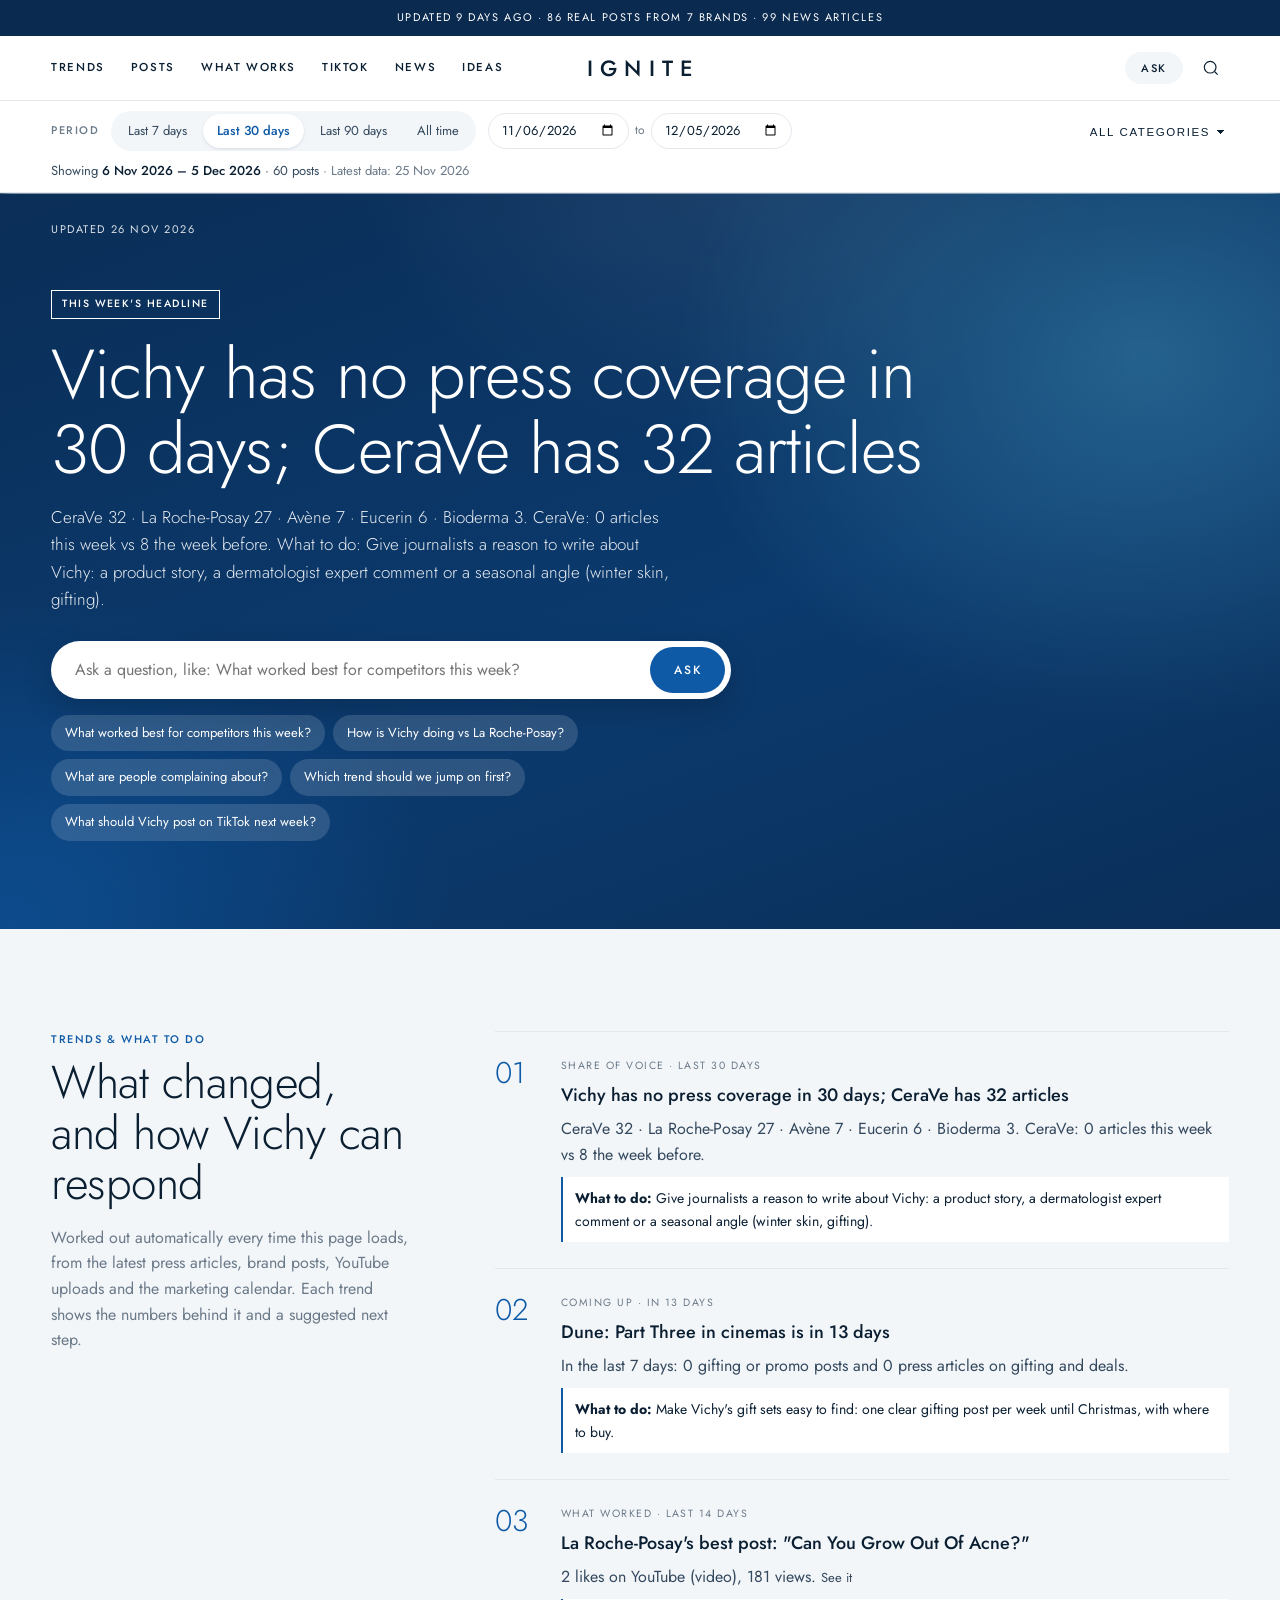
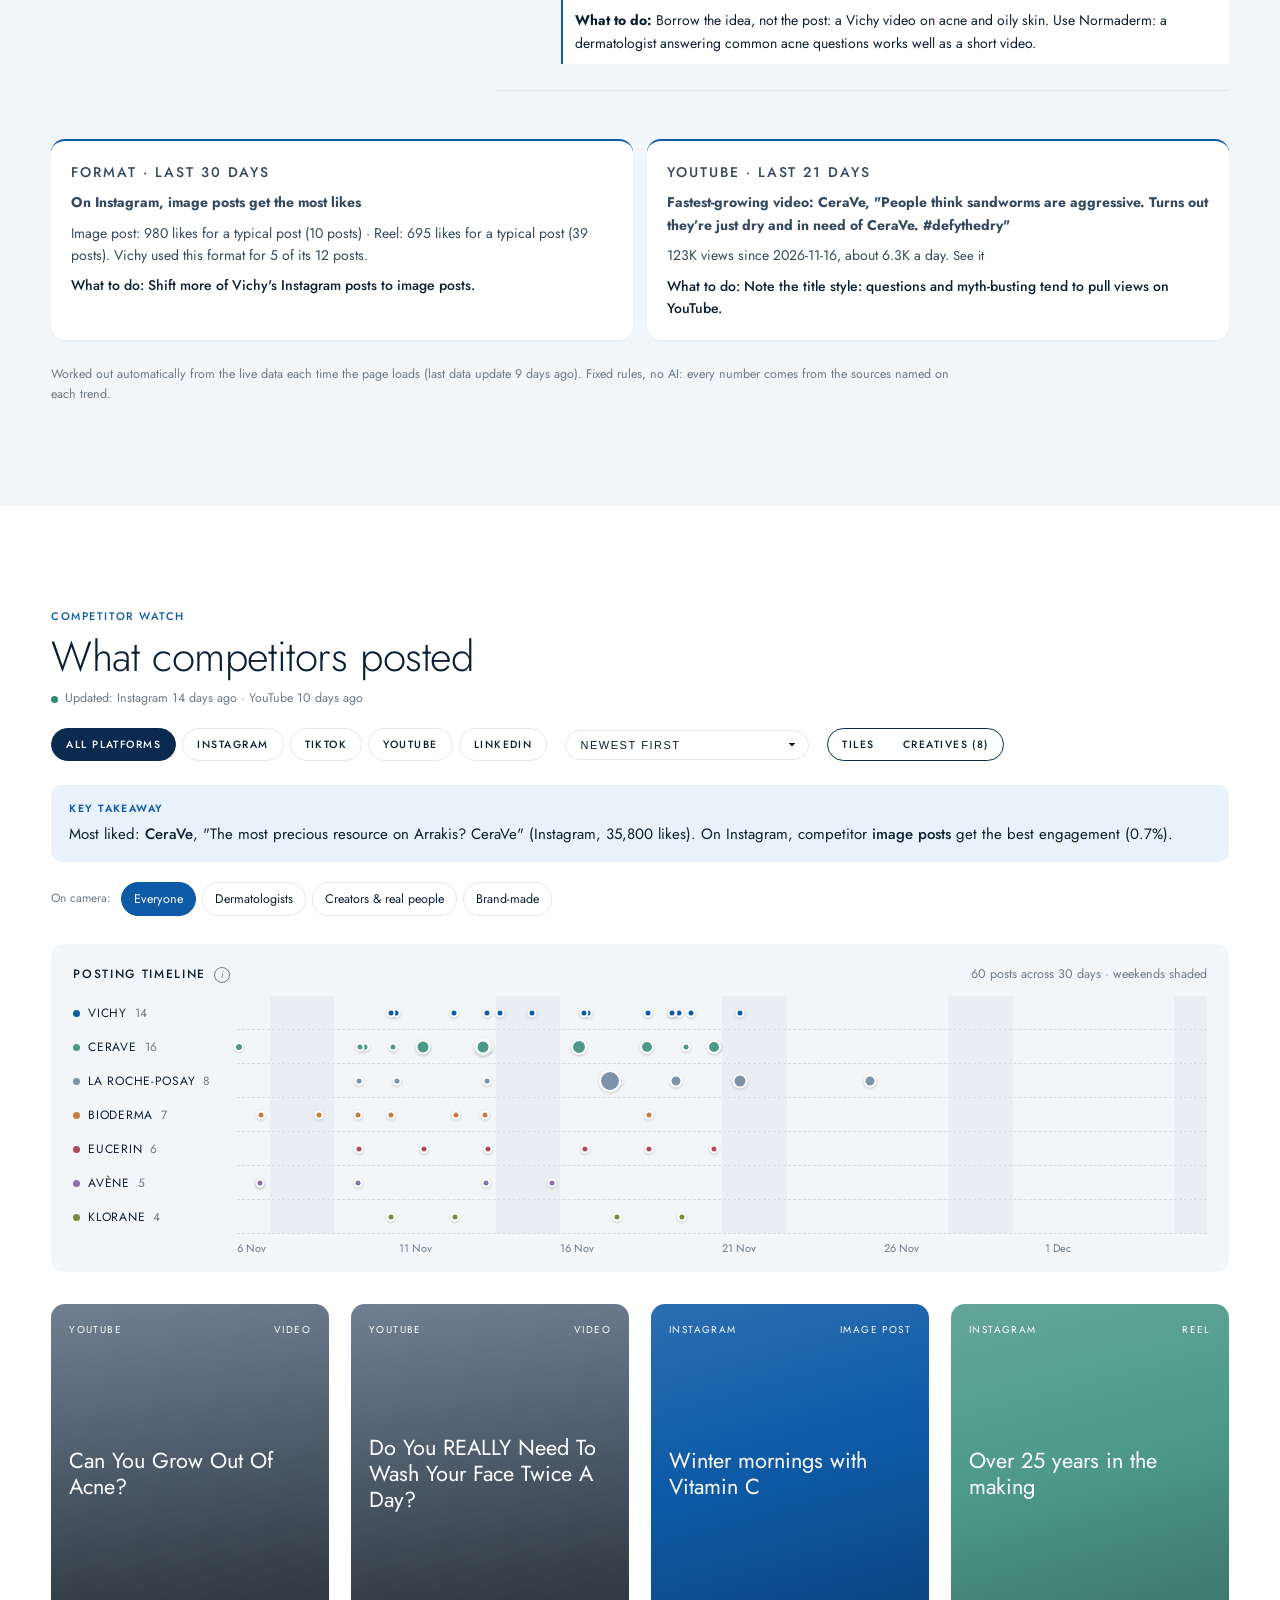
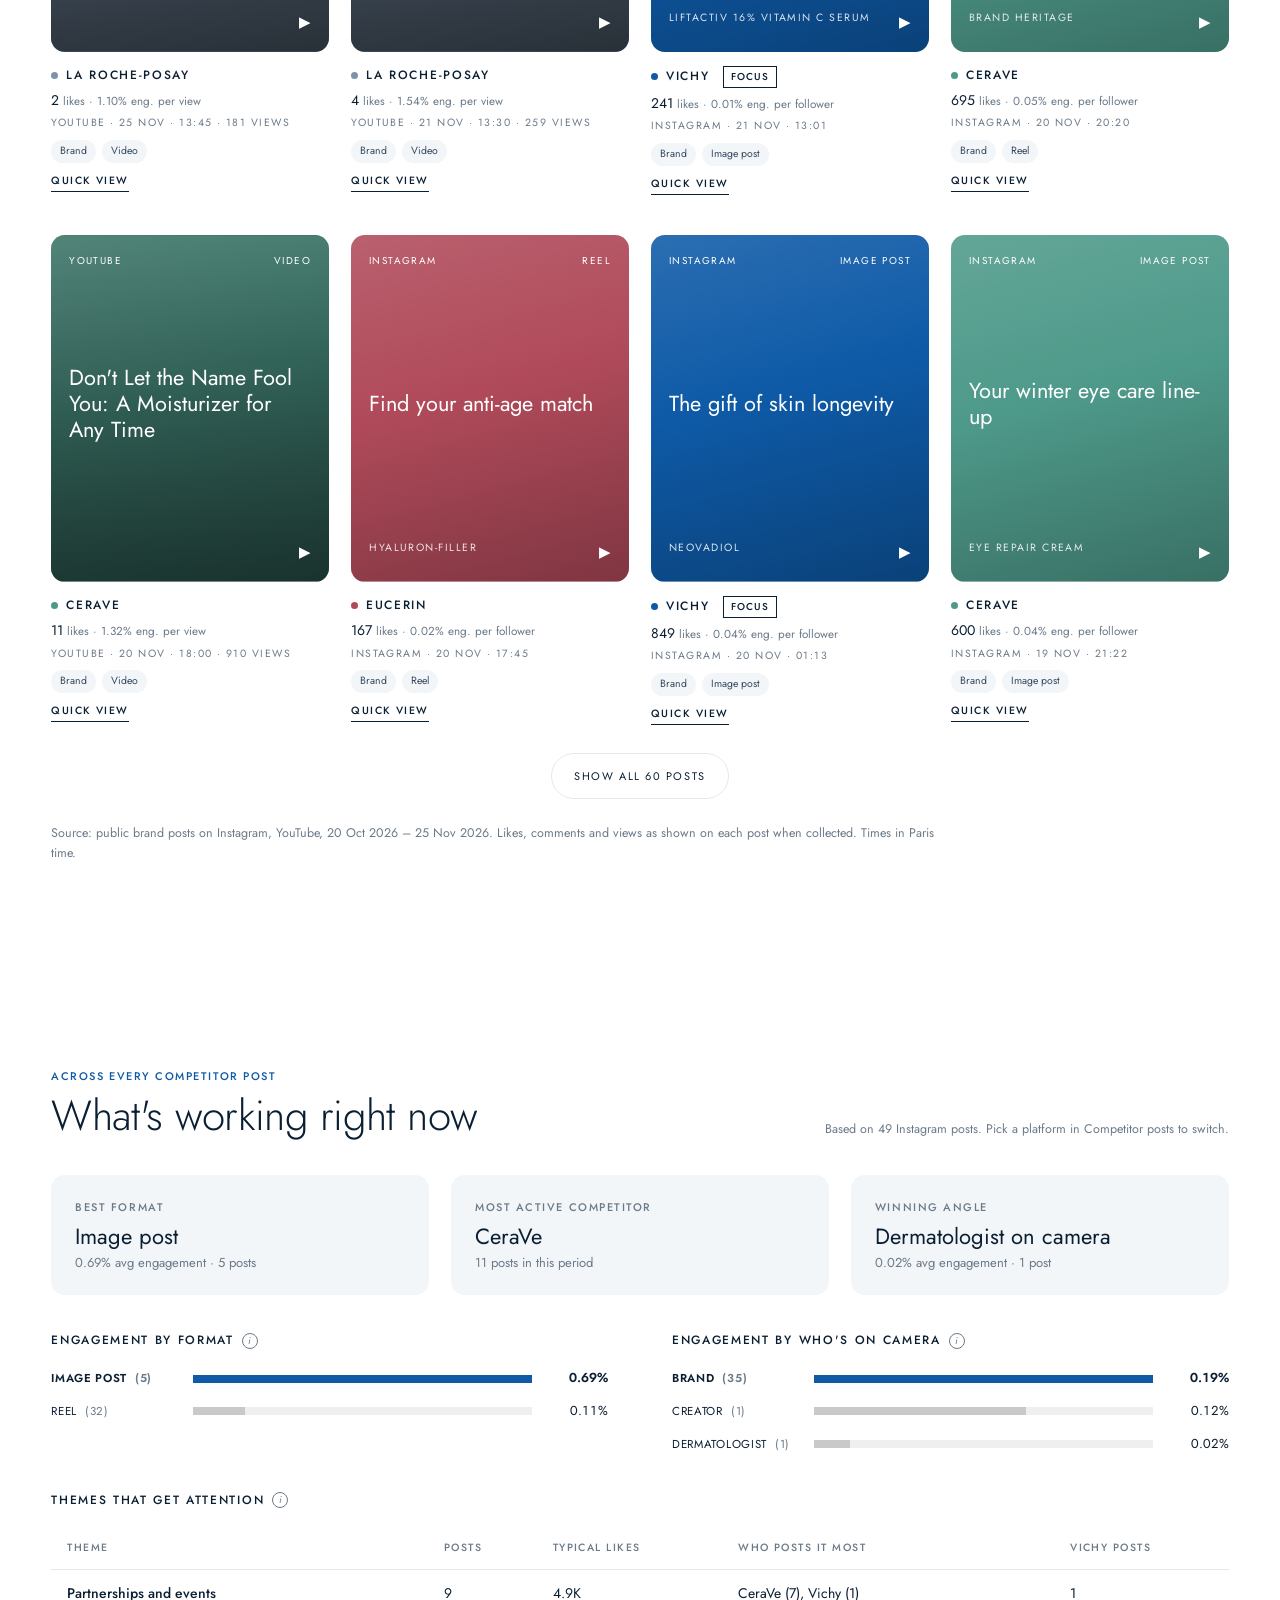
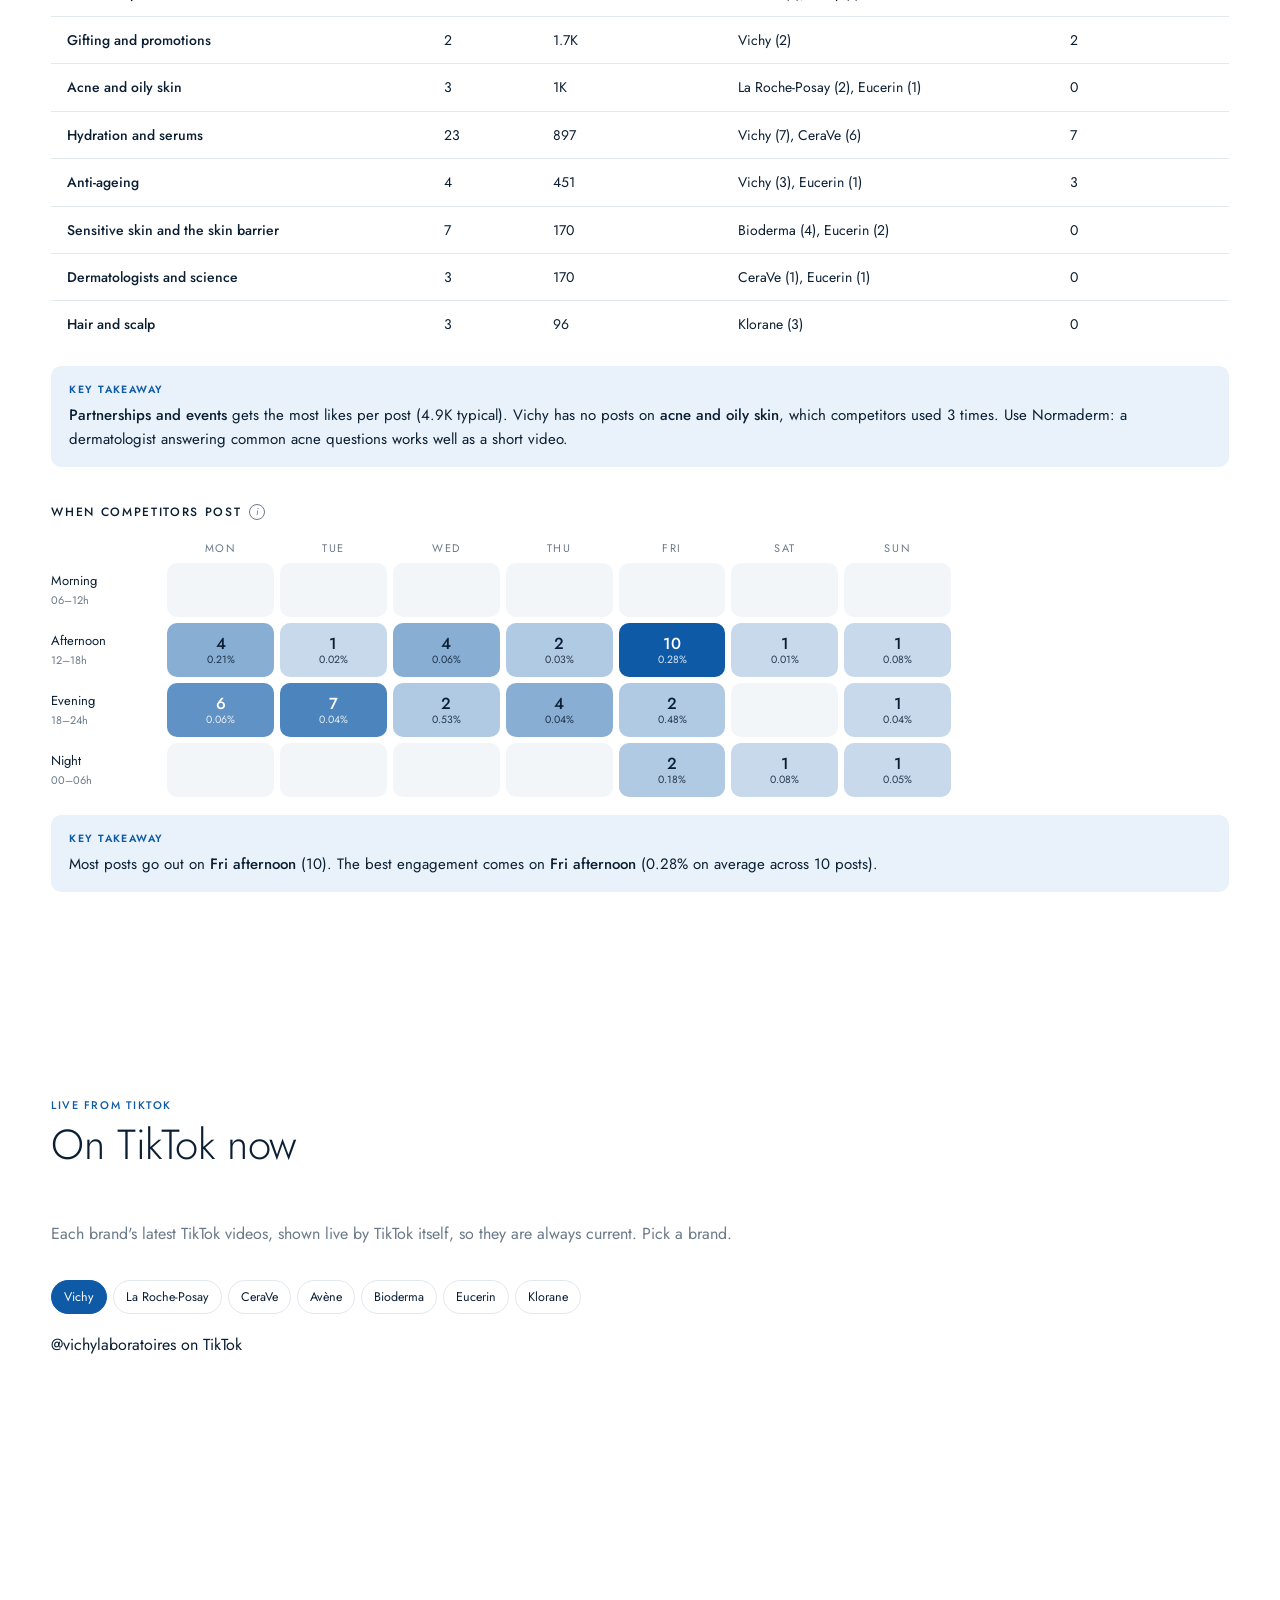
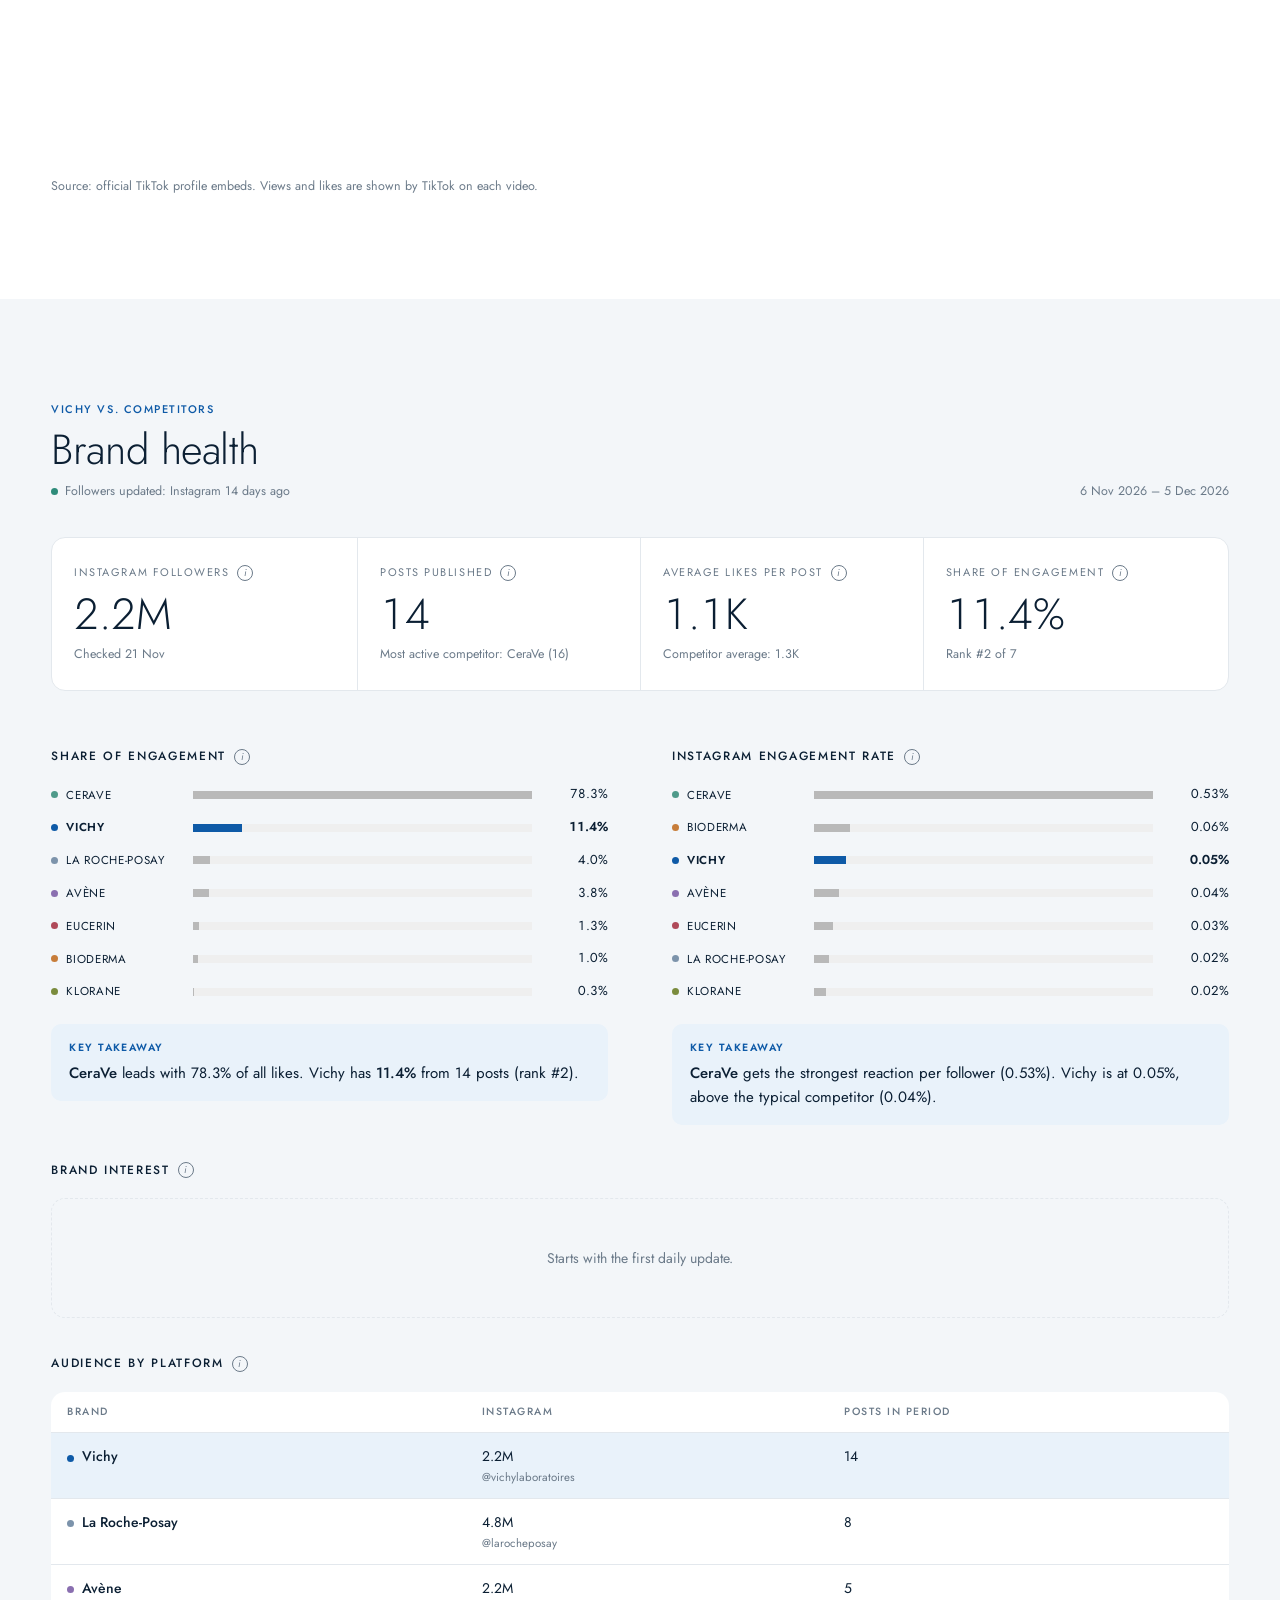
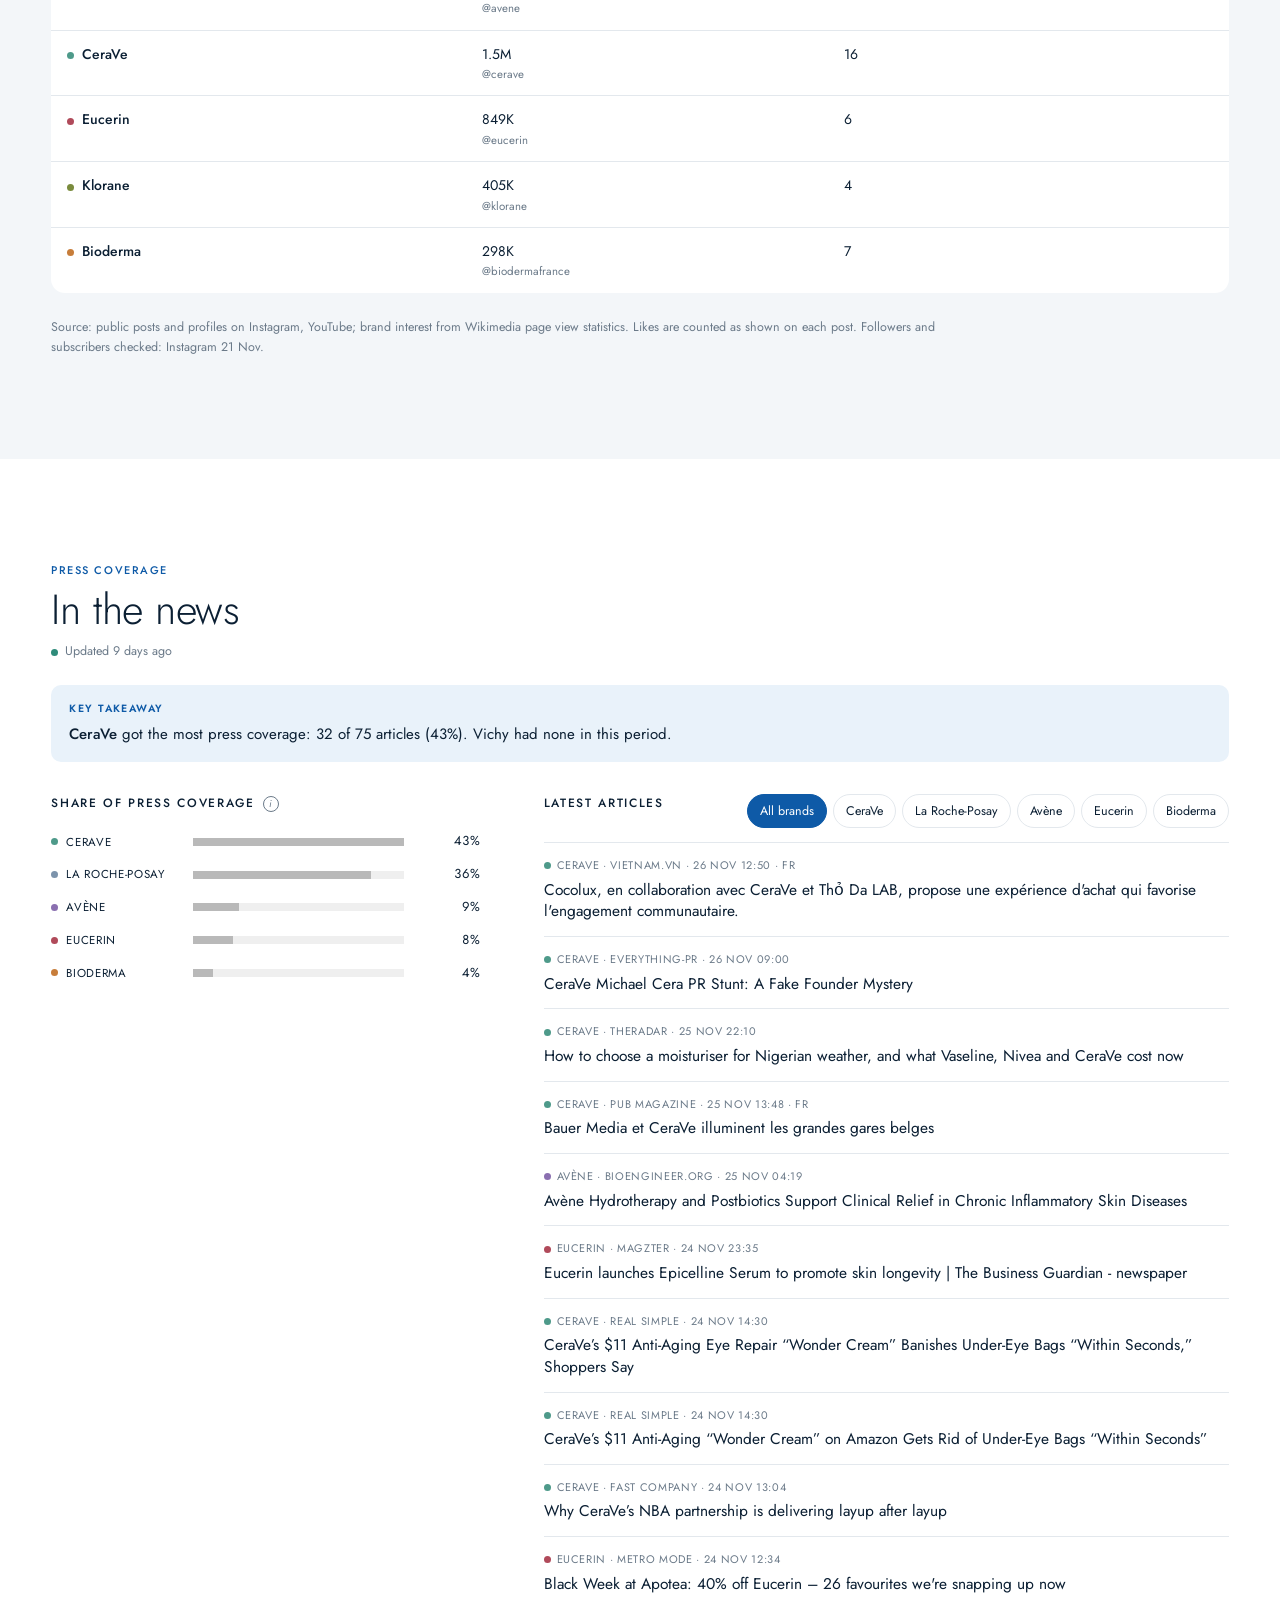
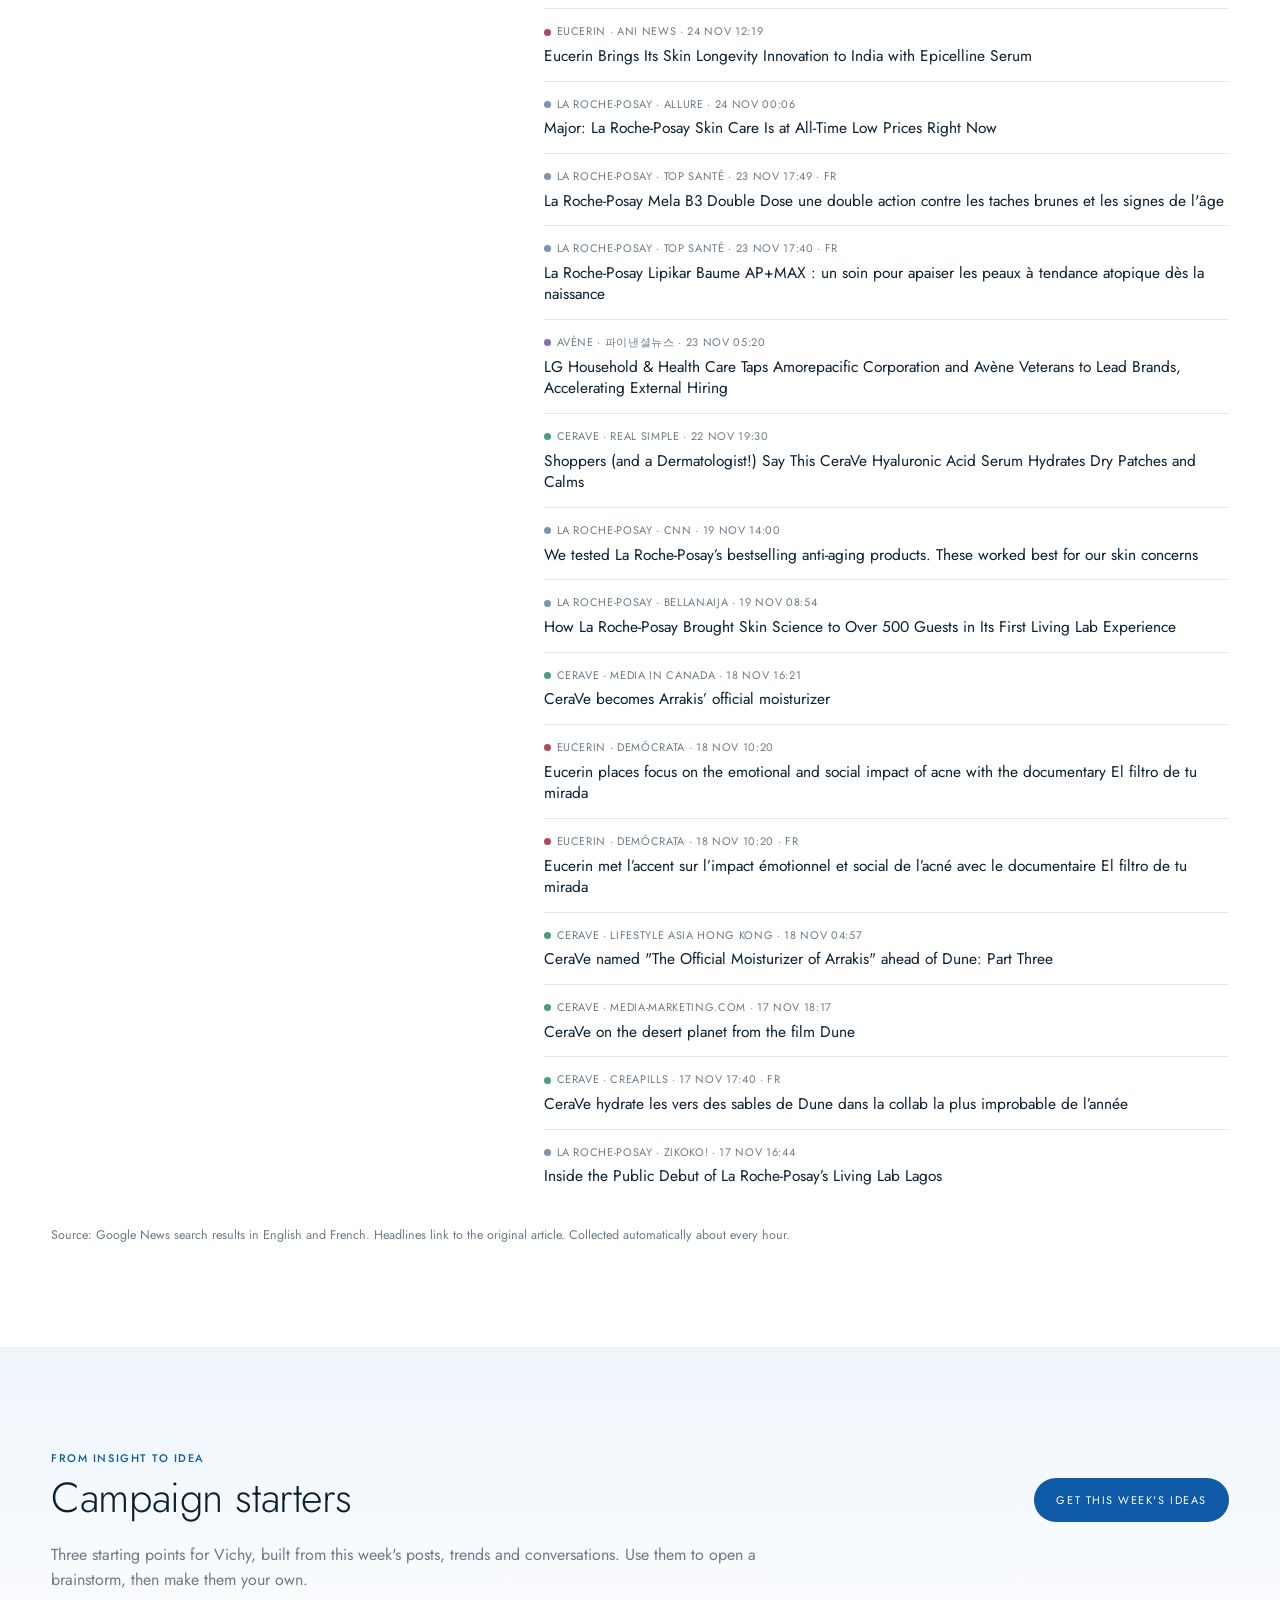
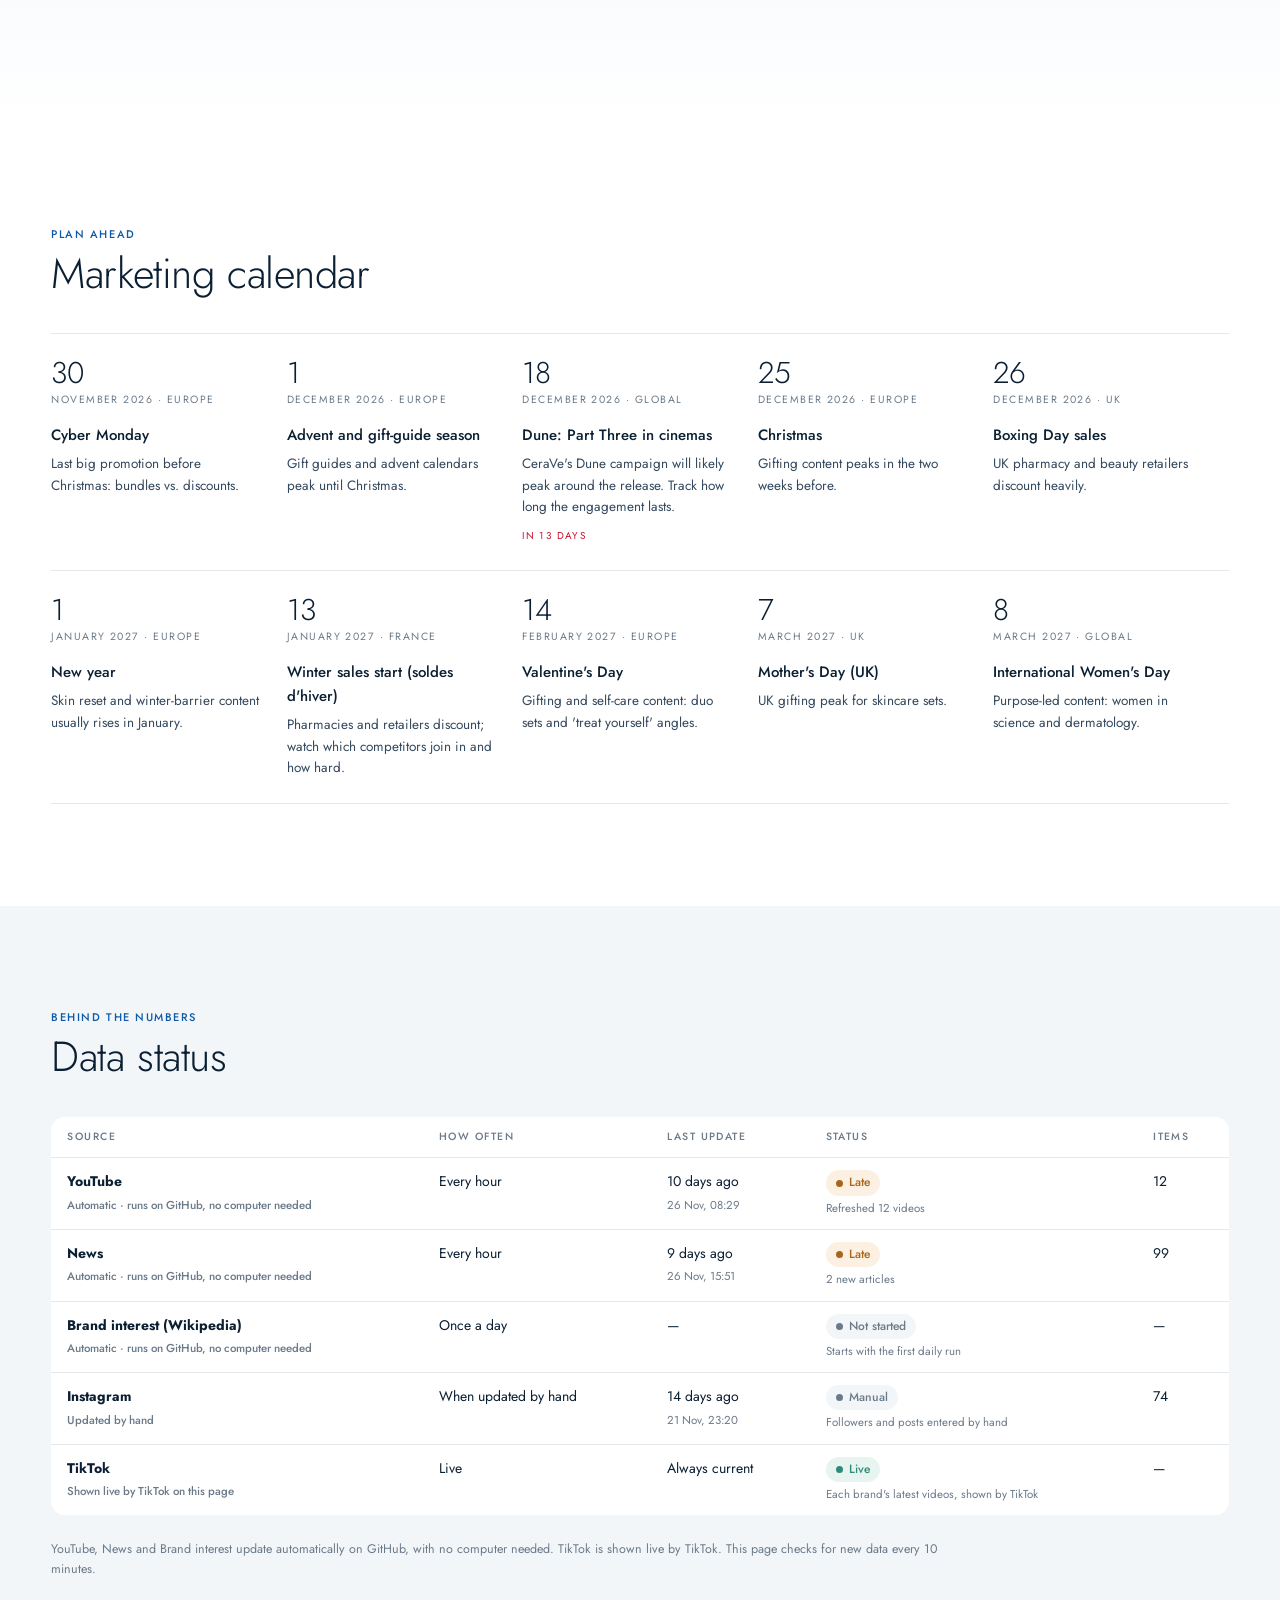
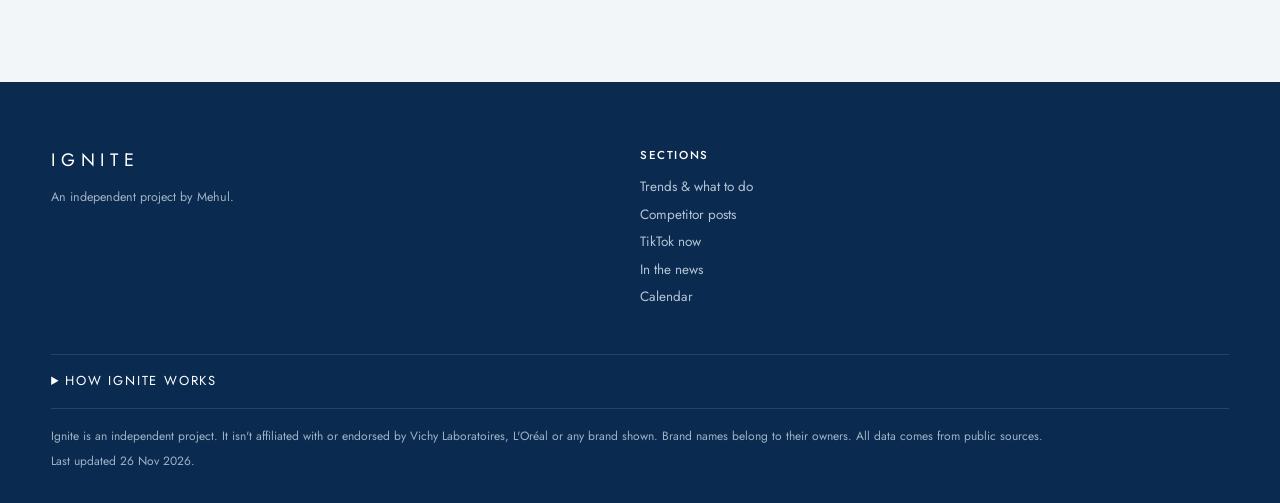
==== commit 8218732c: "Add files via upload" ====
--- a/ignite/index.html
+++ b/ignite/index.html
@@ -161,6 +161,11 @@
         </div>
       </div>
       <div class="mt">
+        <h3 class="block-title">Themes that get attention <button class="info" data-tip="Topics found in each post's title and caption (sun protection, acne, gifting, science…). Typical likes is the middle value, so one viral post can't skew it.">i</button></h3>
+        <div id="themeTable"></div>
+        <p class="sowhat sowhat--inline" id="themeSowhat"></p>
+      </div>
+      <div class="mt">
         <h3 class="block-title">When competitors post <button class="info" data-tip="Number of posts by day and time of day (Paris time) in the selected period. Darker = more posts. The figure under each count is the average engagement.">i</button></h3>
         <div id="timeHeatmap"></div>
         <p class="sowhat sowhat--inline" id="timeSowhat"></p>
@@ -206,7 +211,12 @@
         </div>
       </div>
       <div class="mt">
-        <h3 class="block-title">Audience by platform <button class="info" data-tip="Followers on each brand's main account, as shown on the public profile on the date checked.">i</button></h3>
+        <h3 class="block-title">Brand interest <button class="info" data-tip="How many times people opened each brand's Wikipedia page (French and English) in the last 30 days, from Wikimedia's public statistics. A free sign of how much people look a brand up. Updated daily.">i</button></h3>
+        <div id="interestChart" class="bars"></div>
+        <p class="sowhat" id="interestSowhat"></p>
+      </div>
+      <div class="mt">
+        <h3 class="block-title">Audience by platform <button class="info" data-tip="Followers (Instagram) and subscribers (YouTube) on each brand's main account, as shown on the public profile on the date checked. YouTube is updated automatically every hour.">i</button></h3>
         <div id="audienceTable"></div>
       </div>
       <p class="source" id="healthSource"></p>
@@ -277,7 +287,7 @@
         </div>
       </div>
       <div id="statusTable"></div>
-      <p class="source">YouTube and News update automatically on GitHub, with no computer needed. TikTok is shown live by TikTok. This page checks for new data every 10 minutes.</p>
+      <p class="source">YouTube, News and Brand interest update automatically on GitHub, with no computer needed. TikTok is shown live by TikTok. This page checks for new data every 10 minutes.</p>
     </section>
   </main>
 
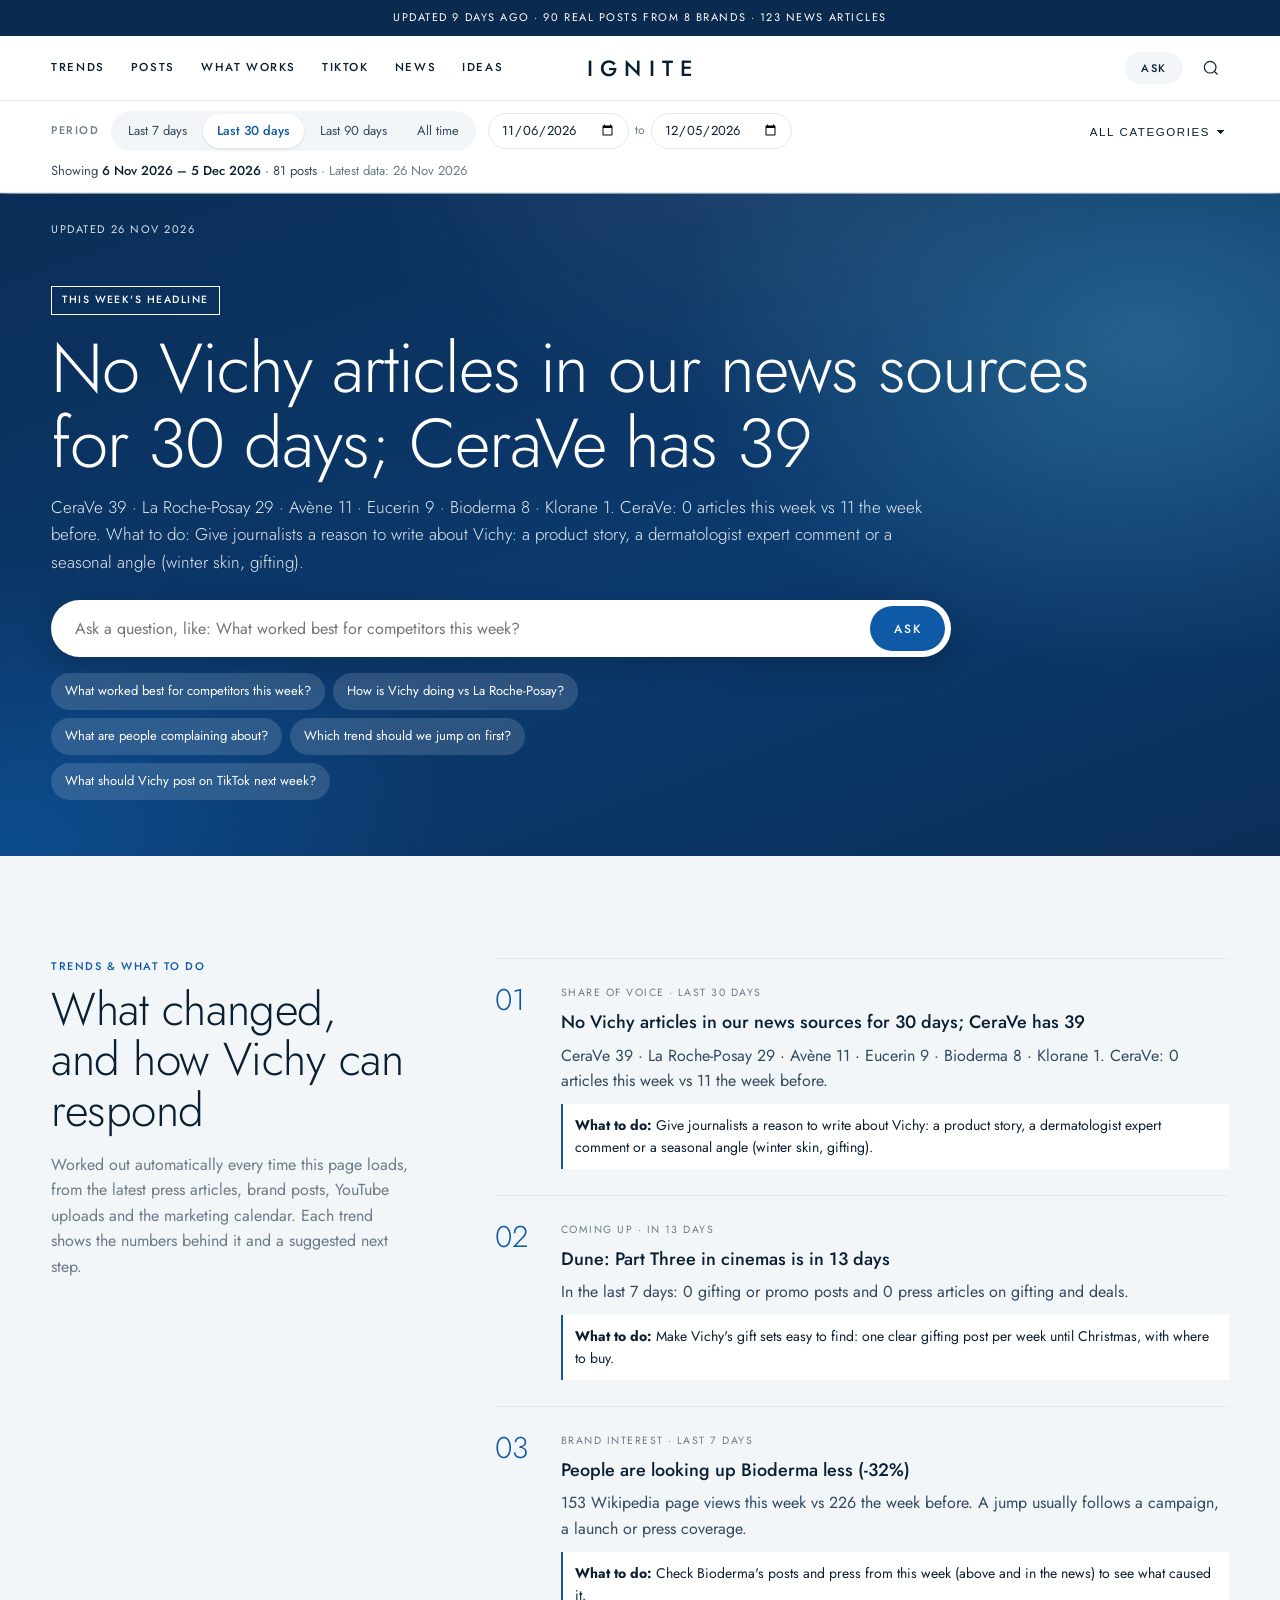
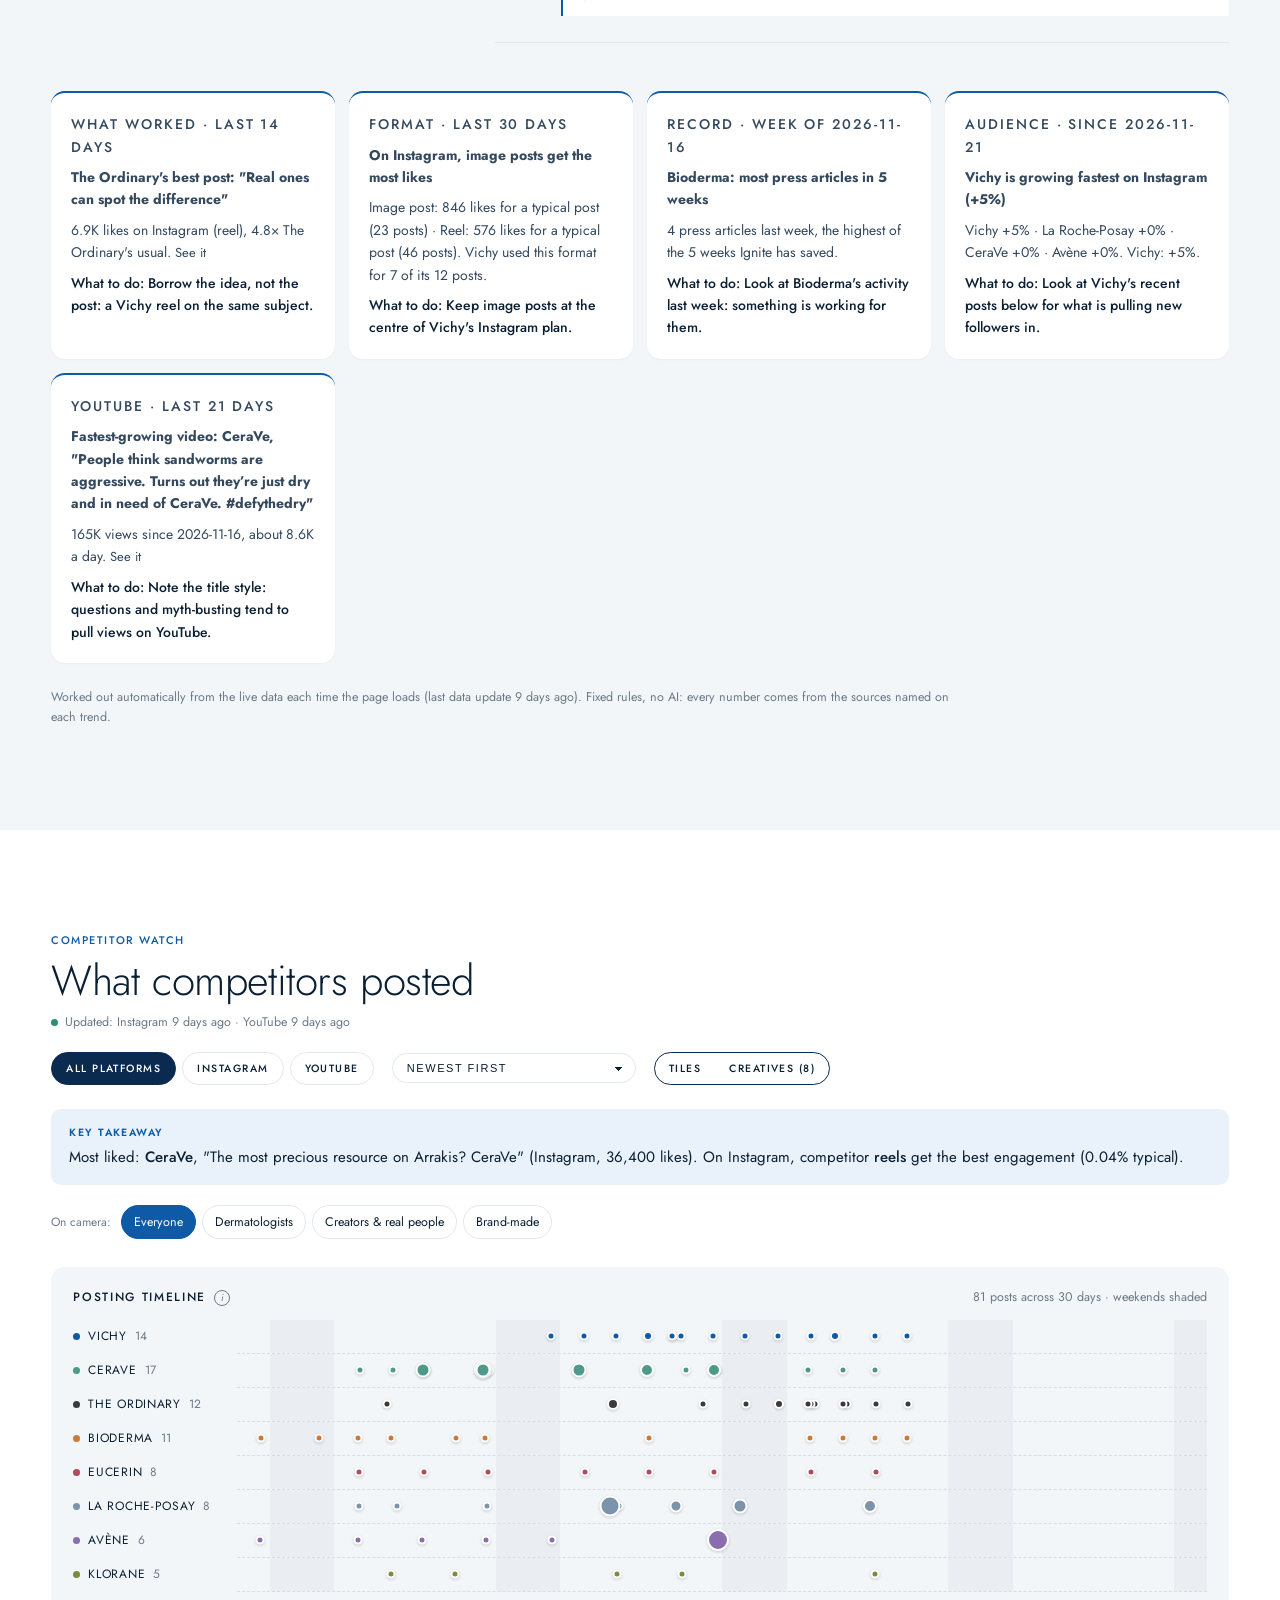
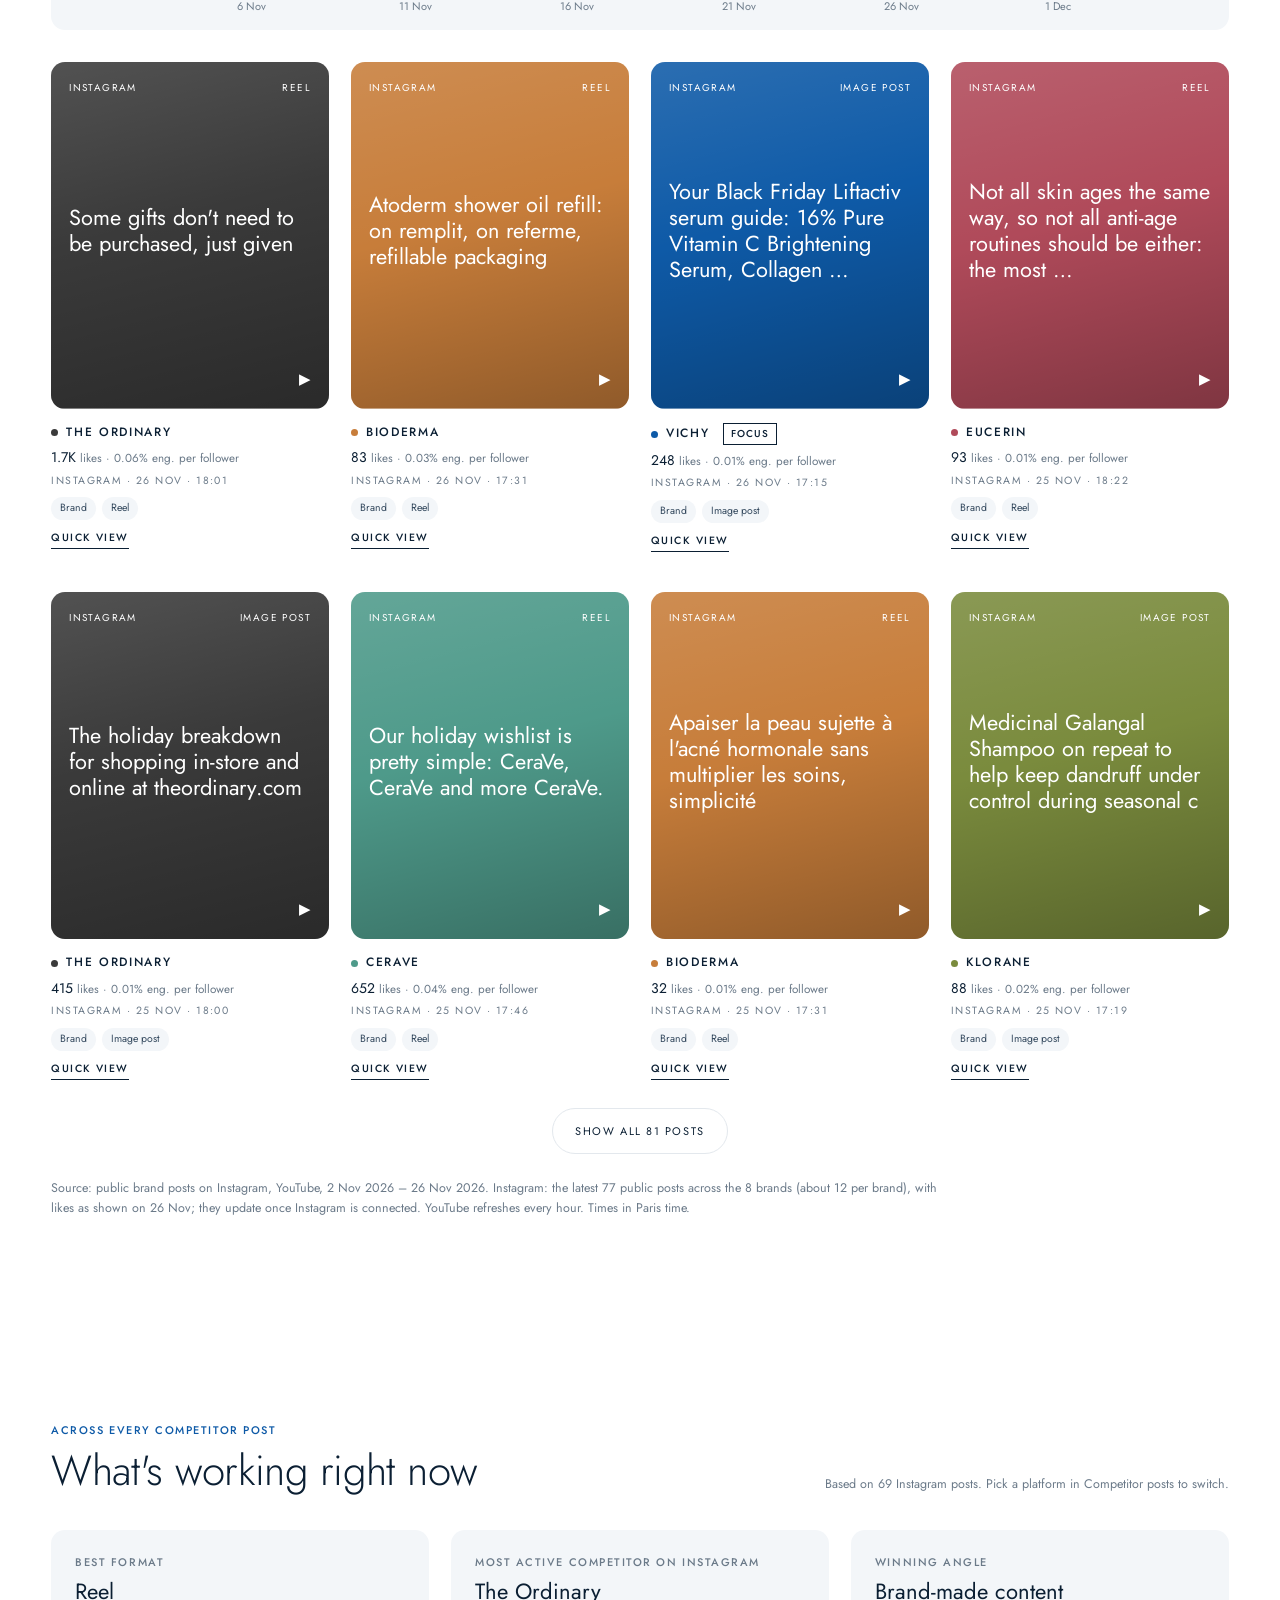
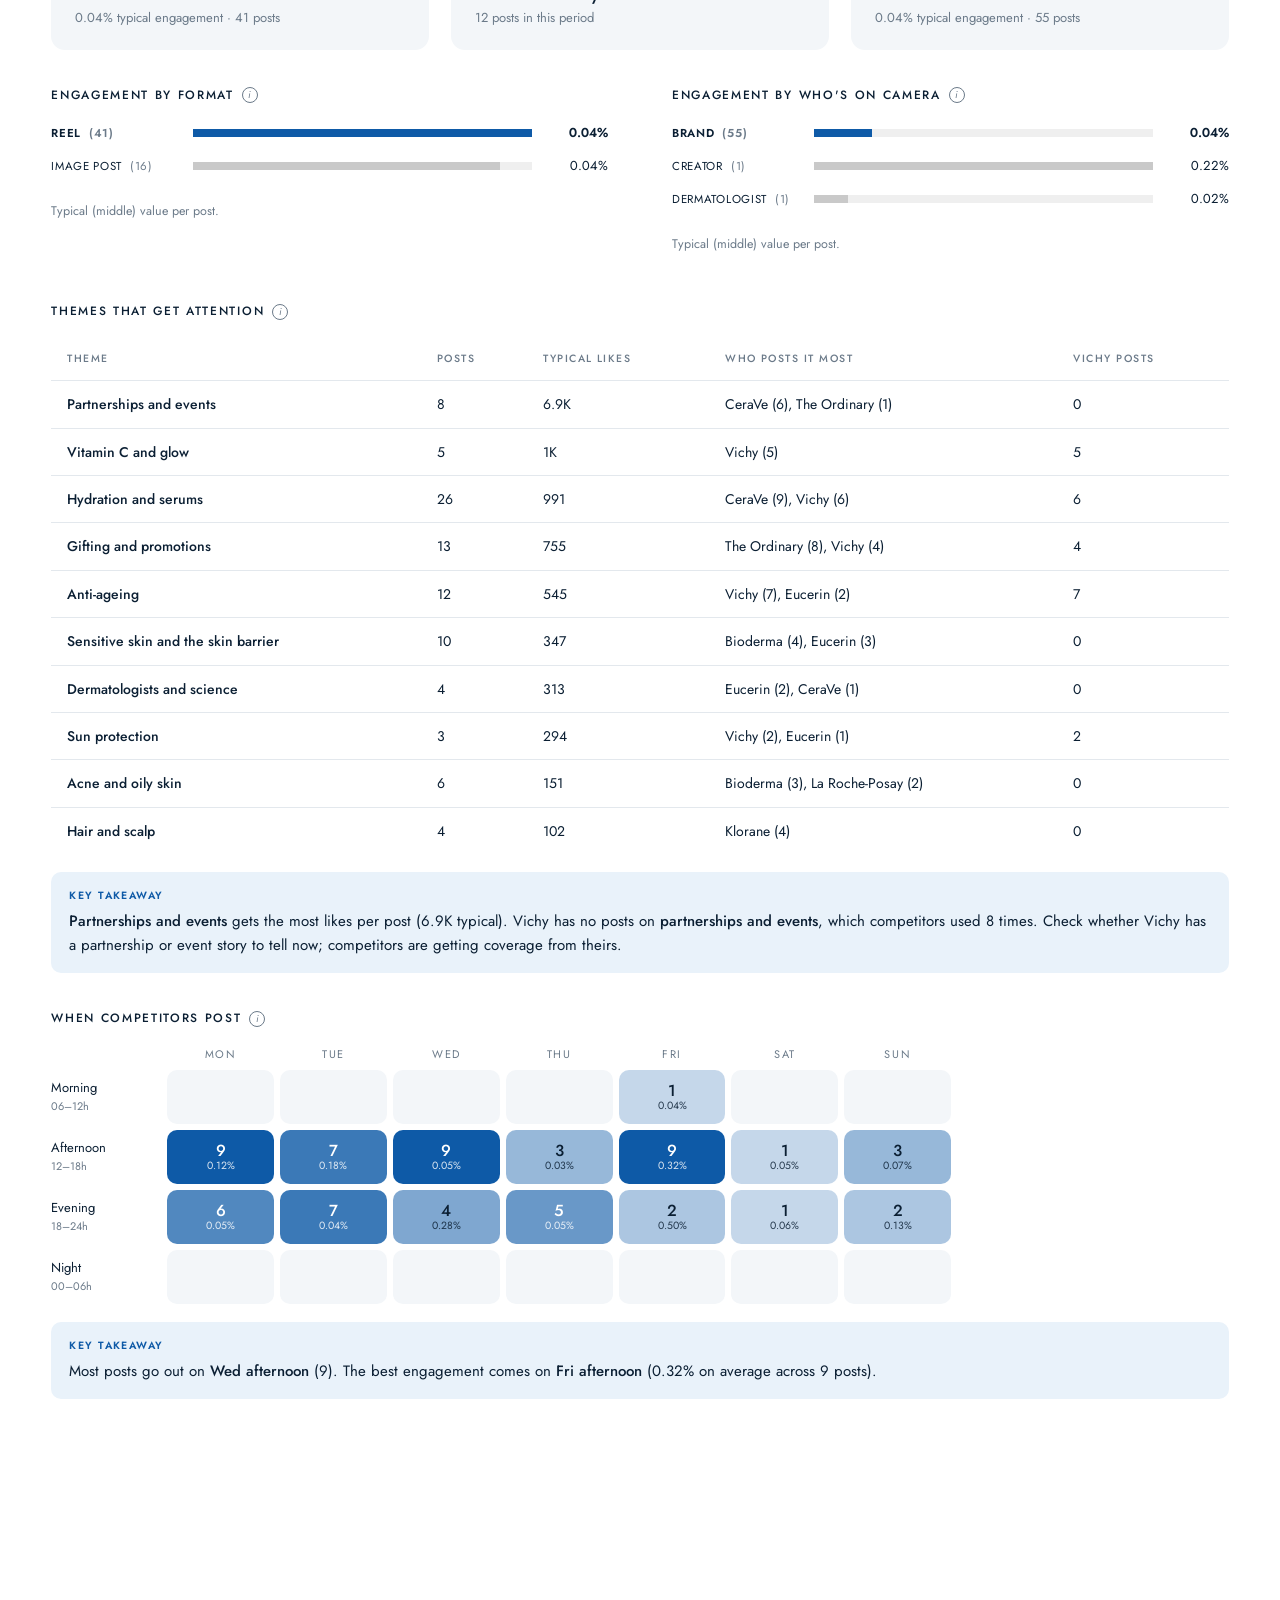
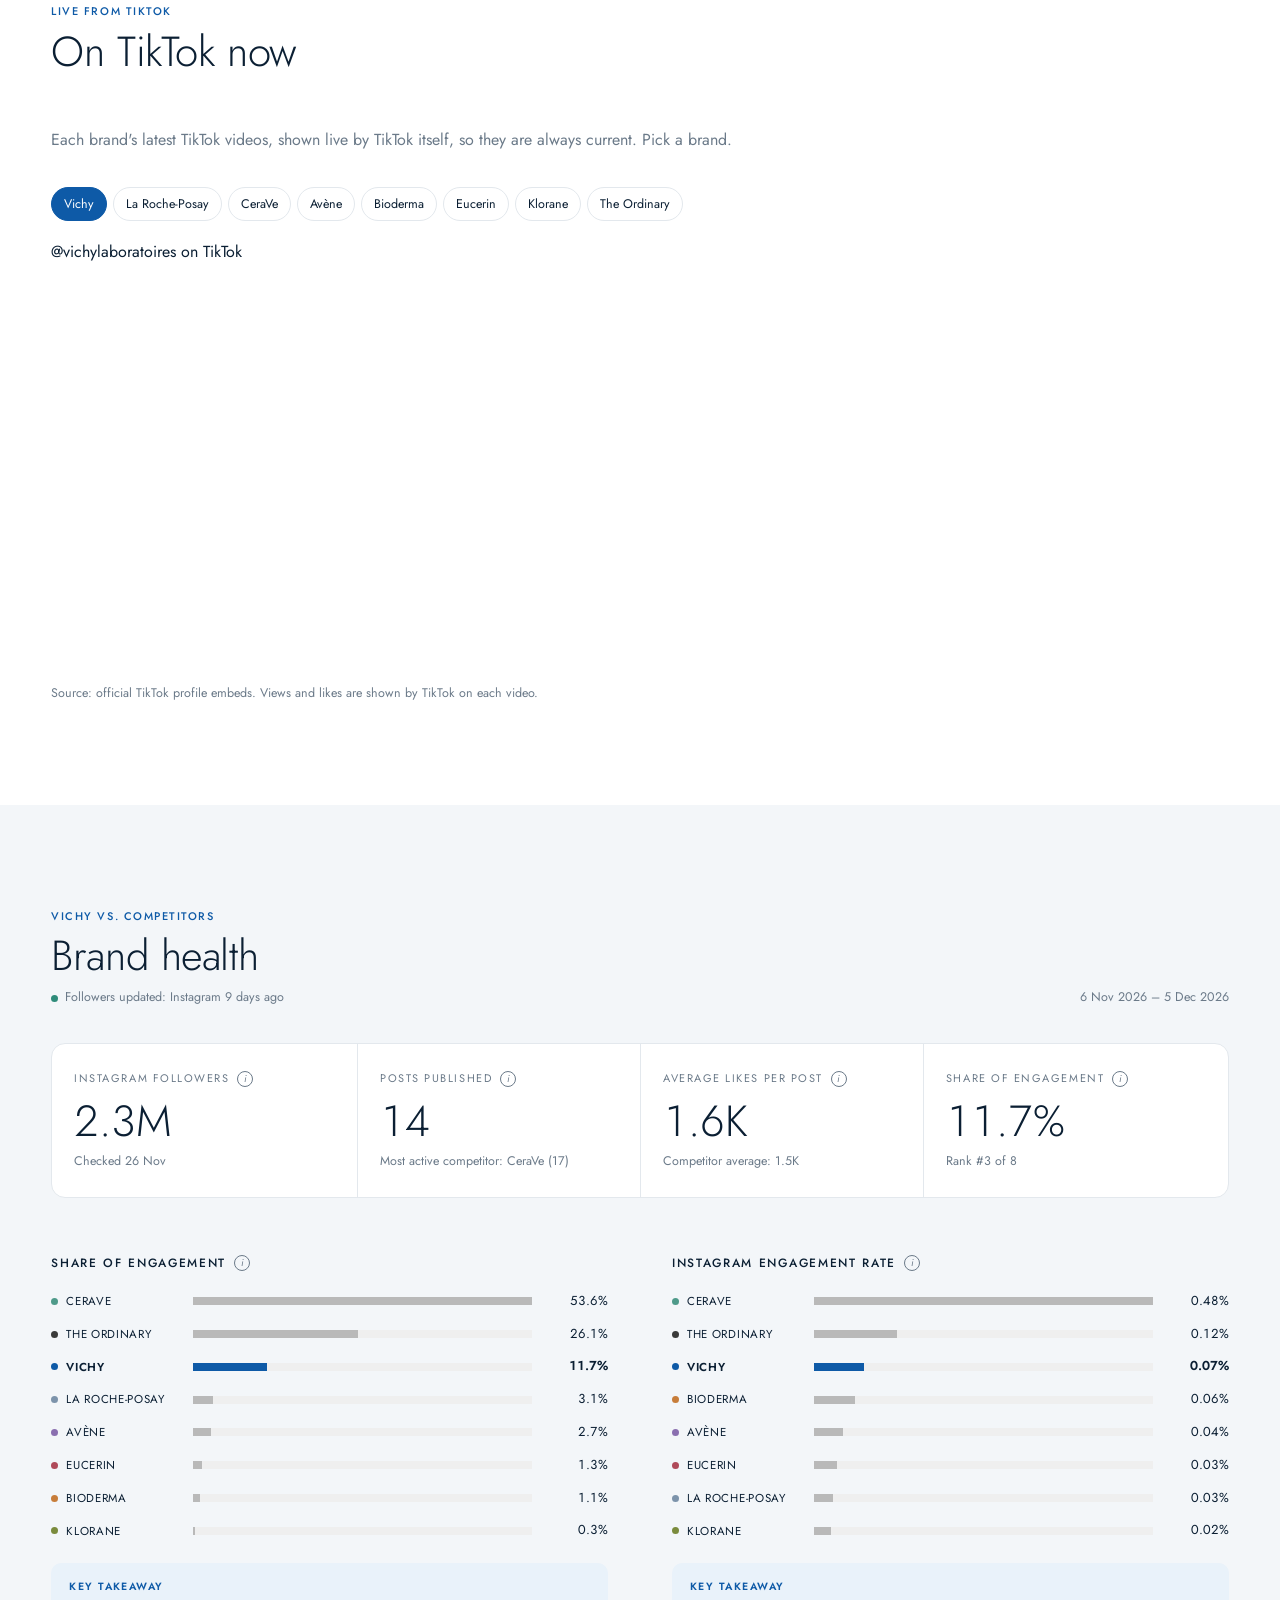
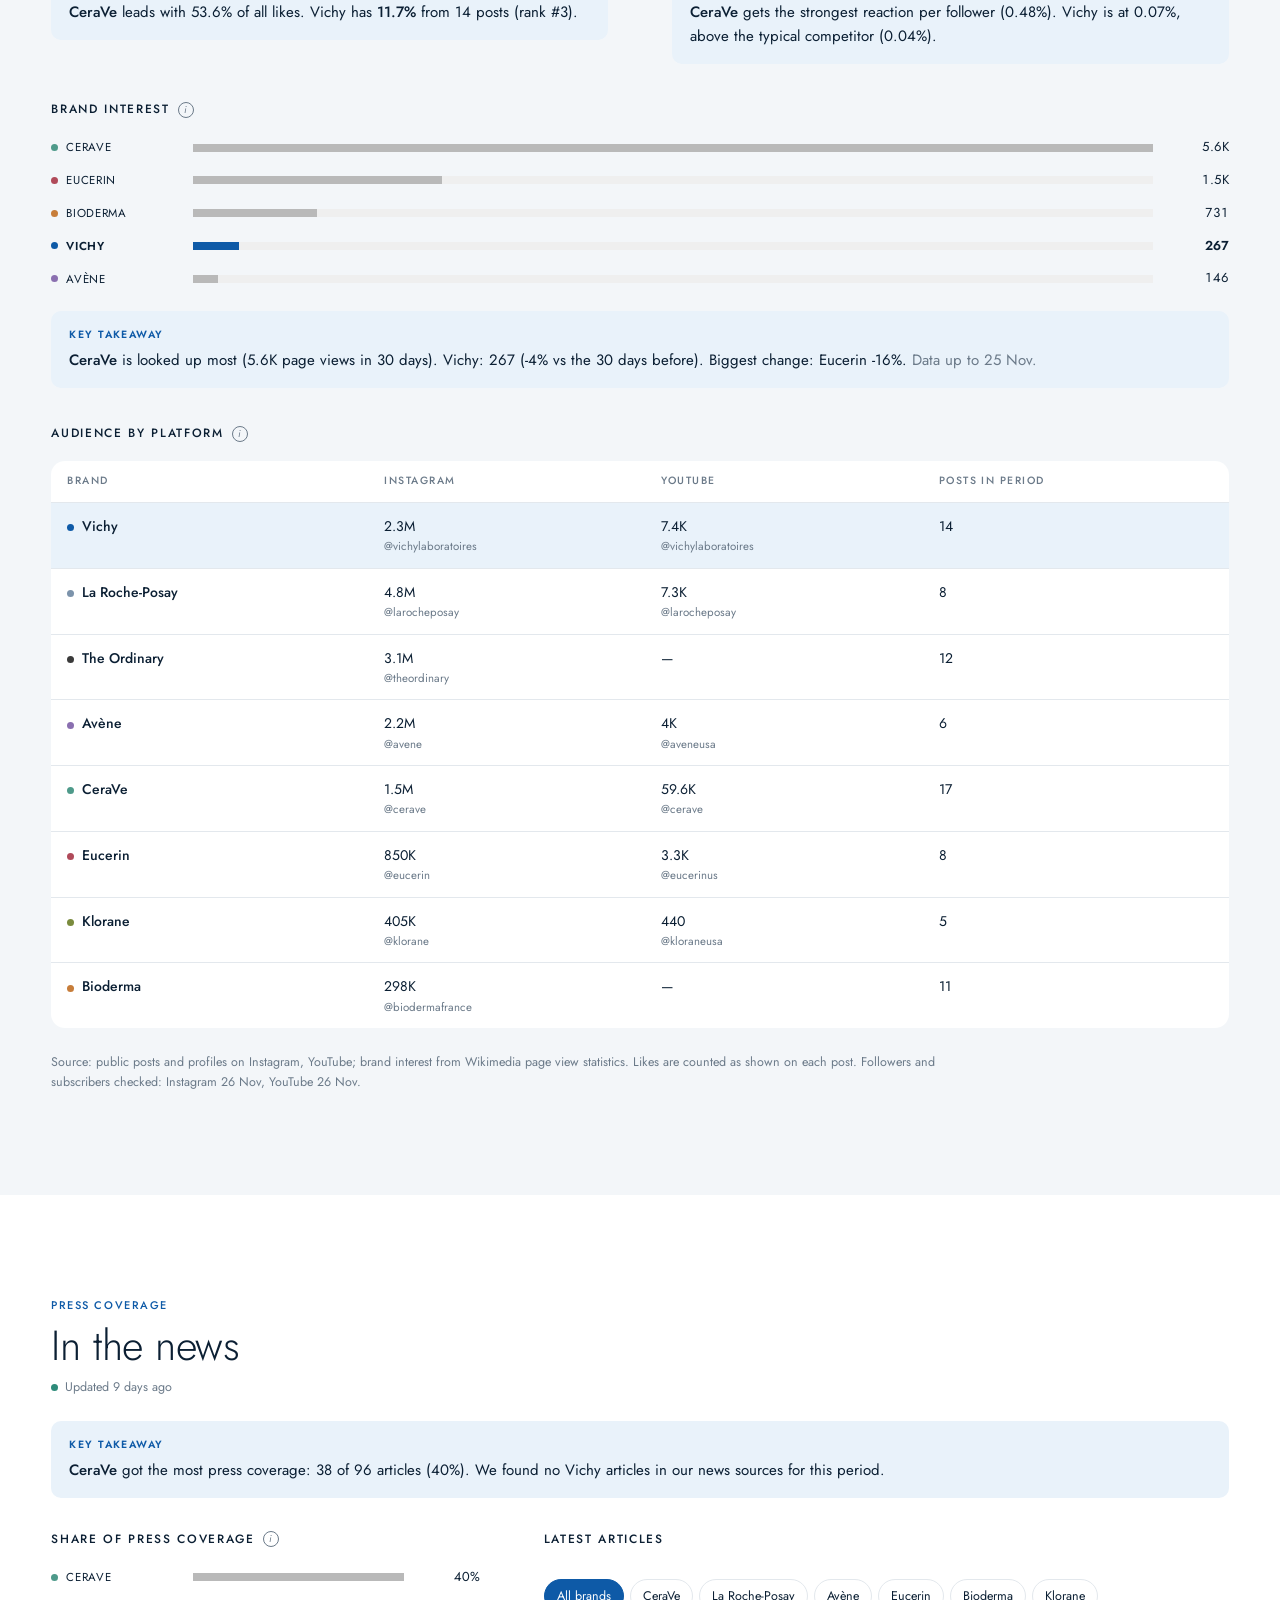
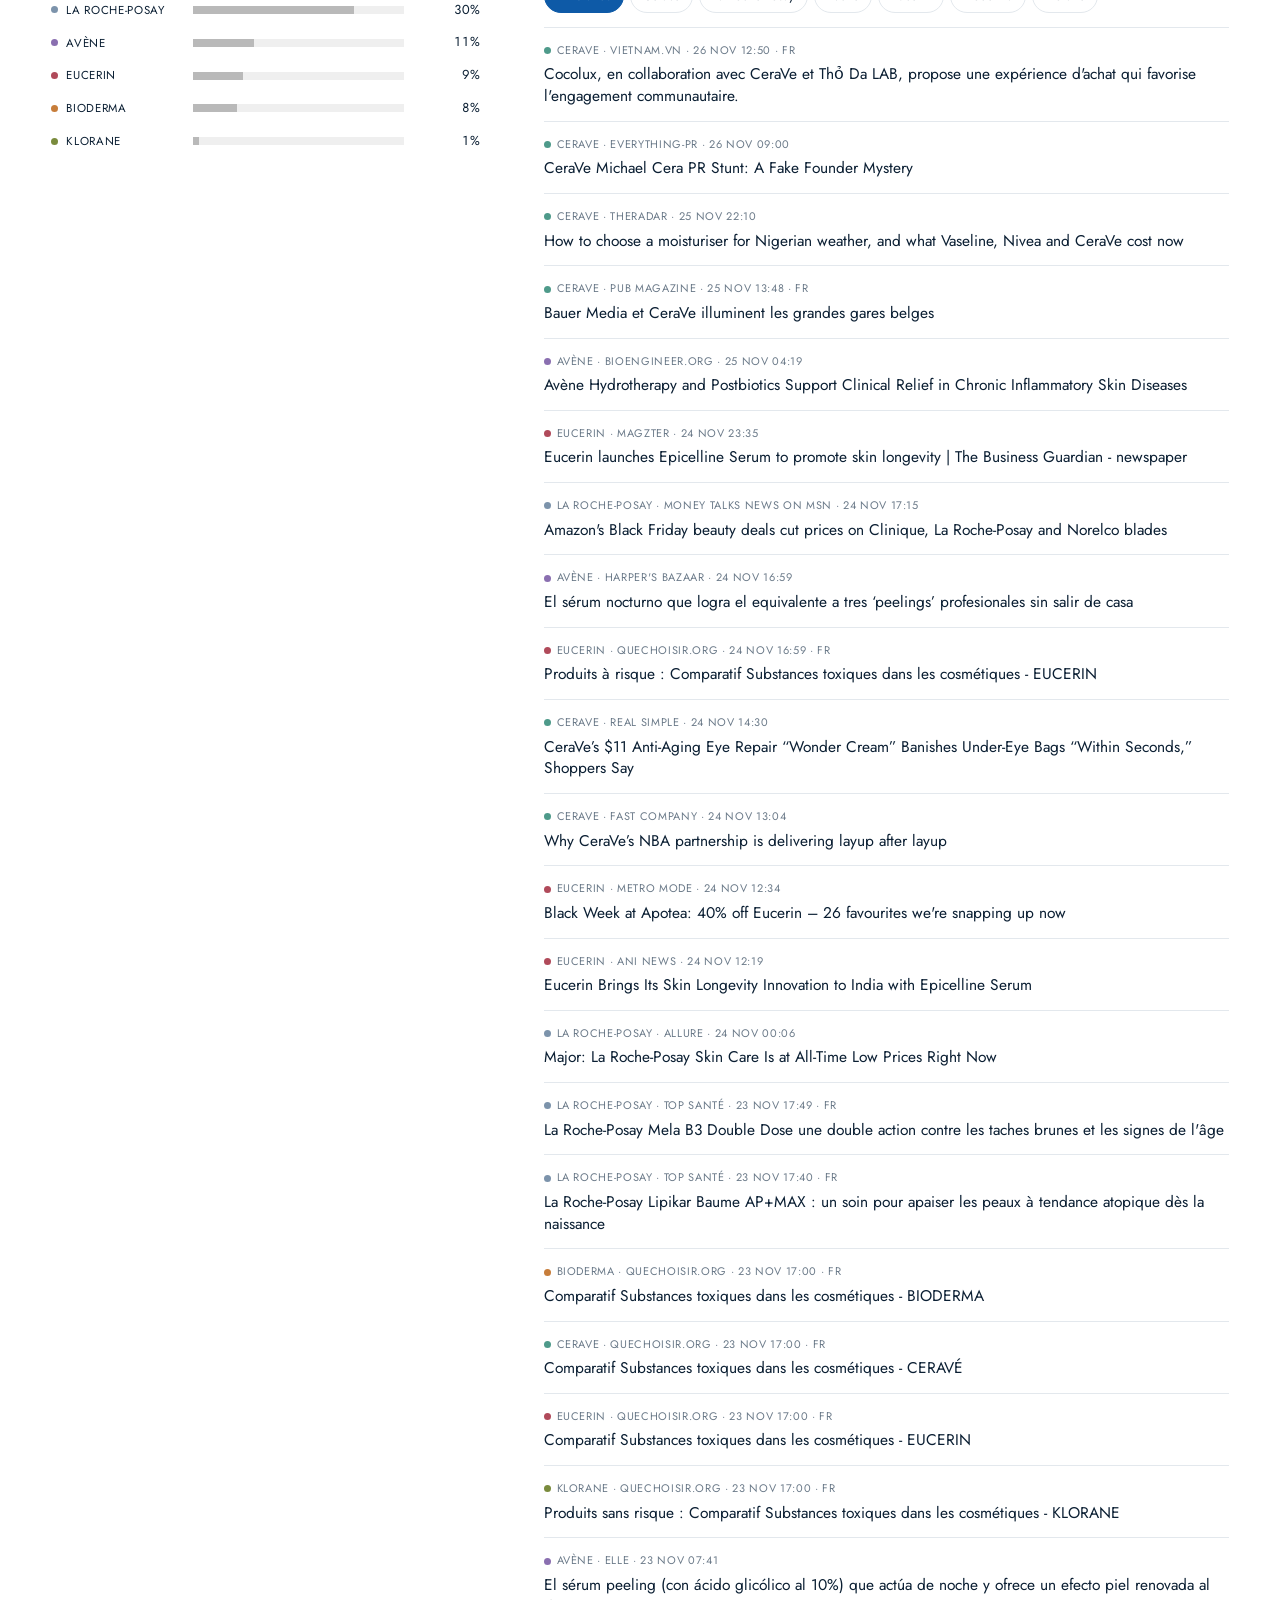
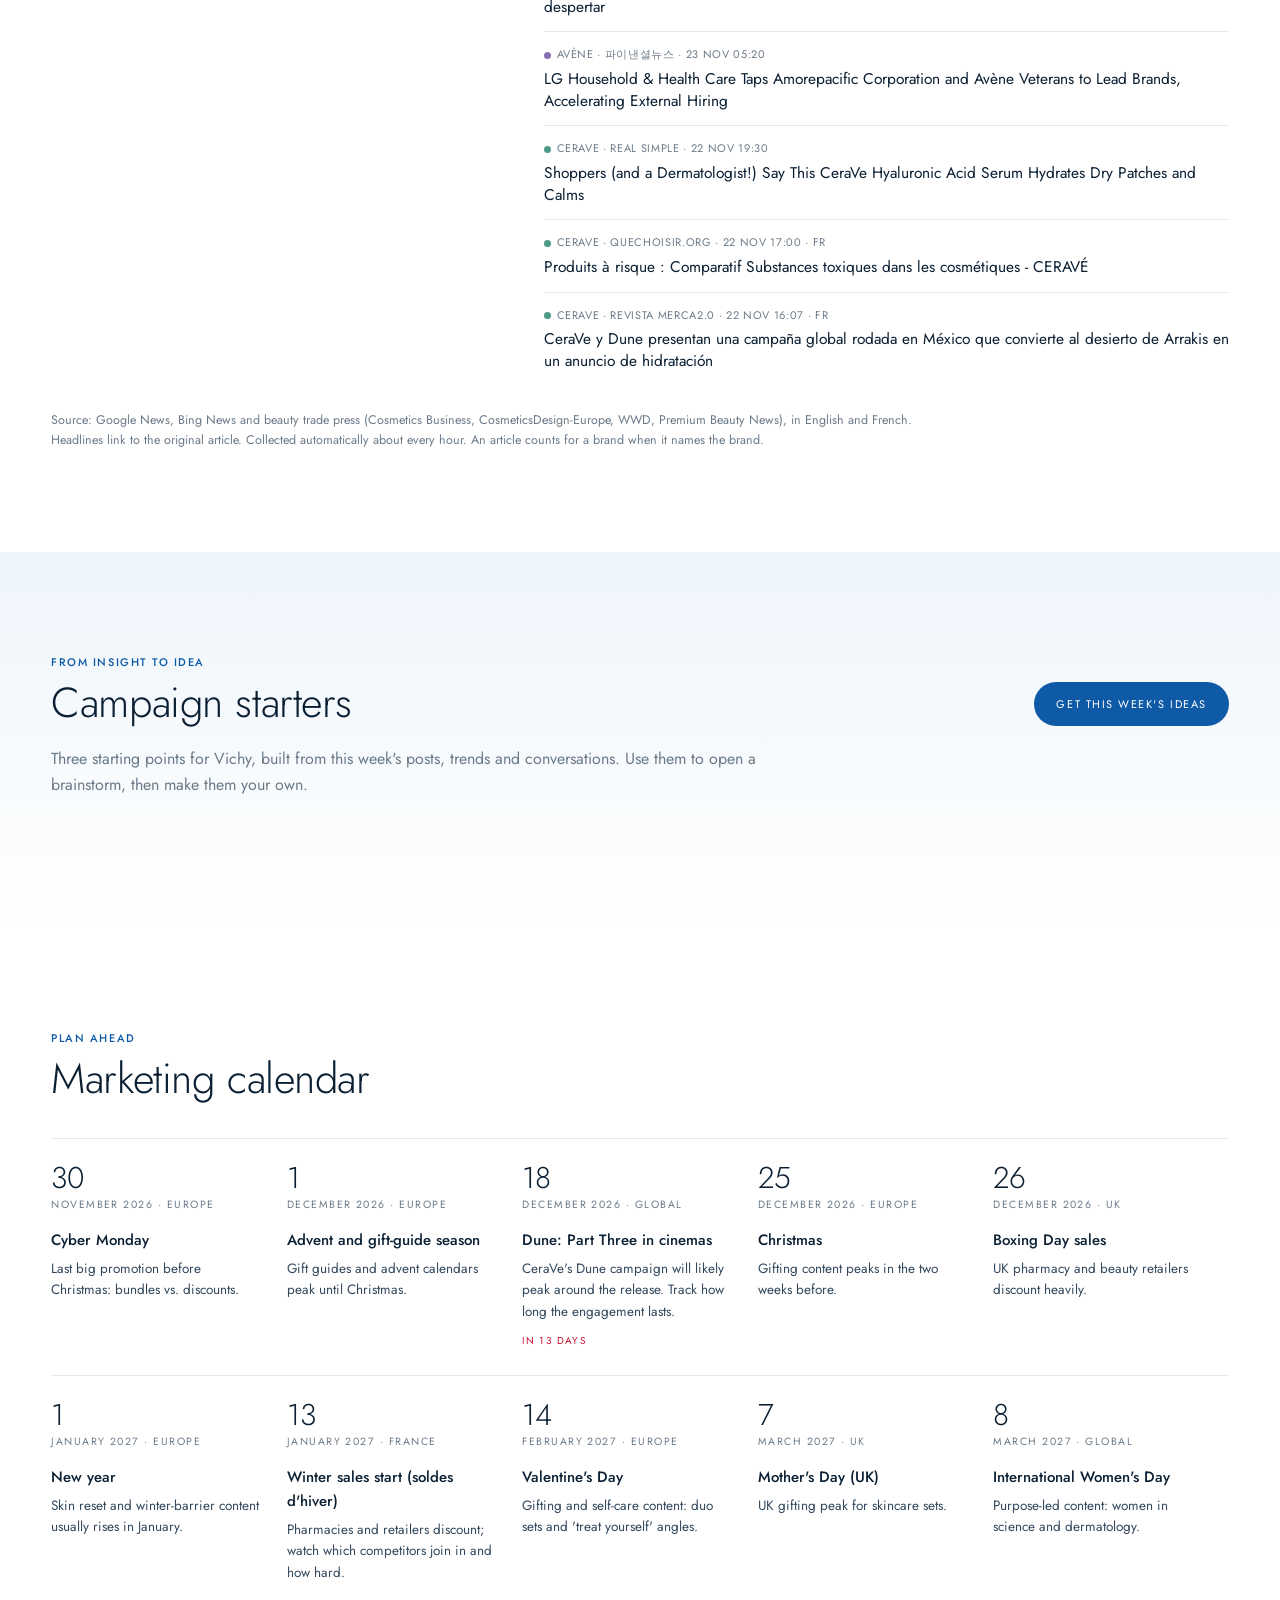
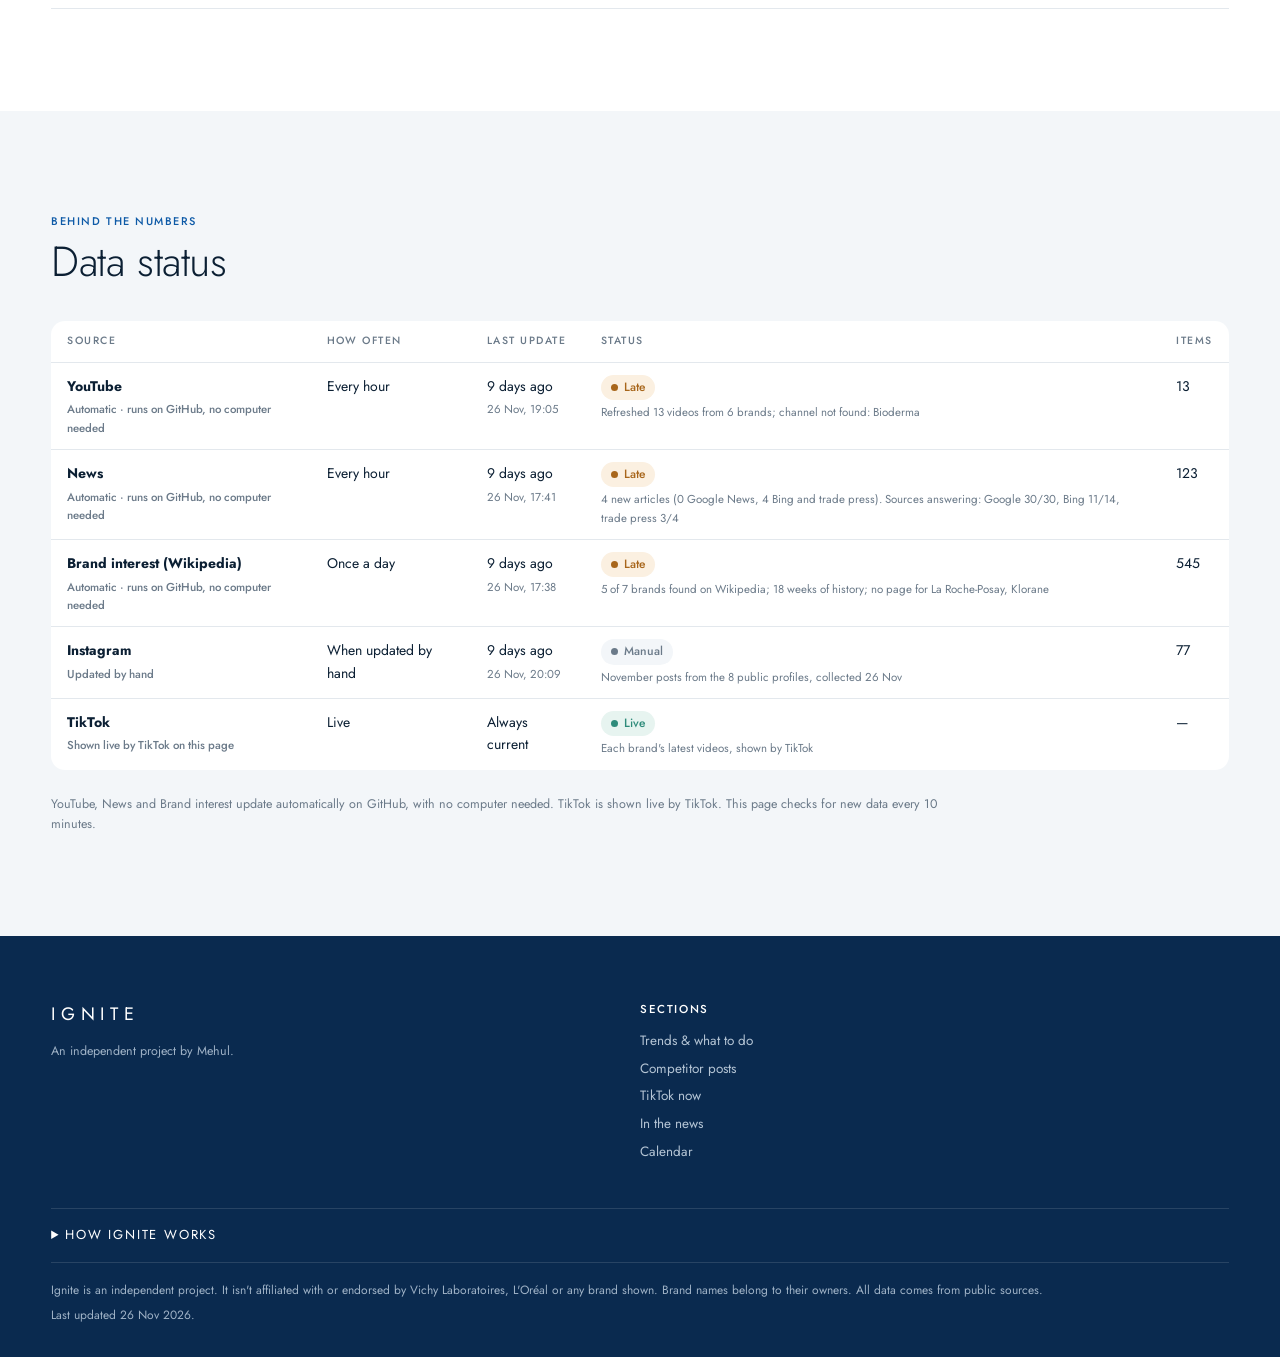
==== commit f8076c6a: "Add files via upload" ====
--- a/ignite/index.html
+++ b/ignite/index.html
@@ -238,7 +238,7 @@
       </div>
       <div class="news" id="newsBody">
         <div>
-          <h3 class="block-title">Share of press coverage <button class="info" data-tip="Each brand's share of all news articles about the seven brands in the selected period, from Google News (English and French). A simple, free stand-in for share of voice in the press.">i</button></h3>
+          <h3 class="block-title">Share of press coverage <button class="info" data-tip="Each brand's share of all news articles about the tracked brands in the selected period, from Google News, Bing and beauty trade press. A simple, free stand-in for share of voice in the press.">i</button></h3>
           <div id="pressChart" class="bars"></div>
         </div>
         <div>
@@ -305,7 +305,7 @@
     </div>
     <details class="footer__how" id="method">
       <summary>How Ignite works</summary>
-      <p>Ignite tracks what Vichy and six competitors (La Roche-Posay, Avène, Bioderma, CeraVe, Eucerin, Klorane) publish on their public Instagram, TikTok and YouTube accounts. Every number comes from those public pages: likes, comments and views as shown on each post, and followers as shown on each profile. Nothing is estimated or made up. Sections that aren't tracked yet say so.</p>
+      <p>Ignite tracks what Vichy and seven competitors (La Roche-Posay, Avène, Bioderma, CeraVe, Eucerin, Klorane, The Ordinary) publish on their public Instagram, TikTok and YouTube accounts. Every number comes from those public pages: likes, comments and views as shown on each post, and followers as shown on each profile. Nothing is estimated or made up. Sections that aren't tracked yet say so.</p>
       <p>How to read it: Instagram engagement is likes divided by followers; TikTok and YouTube engagement is likes and comments divided by views. The two aren't compared directly. Share of engagement is each brand's share of all likes on the tracked posts. Times are Paris time. The tool is free and built only on public data.</p>
     </details>
     <p class="footer__legal">Ignite is an independent project. It isn't affiliated with or endorsed by Vichy Laboratoires, L'Oréal or any brand shown. Brand names belong to their owners. All data comes from public sources.</p>
--- a/ignite/css/style.css
+++ b/ignite/css/style.css
@@ -723,3 +723,11 @@
 /* TikTok live feeds */
 #ttChips { margin: 18px 0 18px; }
 .tt-embed { min-height: 420px; }
+
+/* Hero: compact, text spread across the width (no picture) */
+.hero { min-height: 0; align-items: flex-start; }
+.hero__content { max-width: 1180px; width: 100%; padding-top: 92px; padding-bottom: 56px; }
+.hero__title { max-width: 1100px; margin: 16px 0 14px; }
+.hero__text { max-width: 900px; margin-bottom: 24px; }
+.ask-hero { max-width: 900px; }
+@media (max-width: 900px) { .hero__content { padding-top: 84px; padding-bottom: 40px; } }
